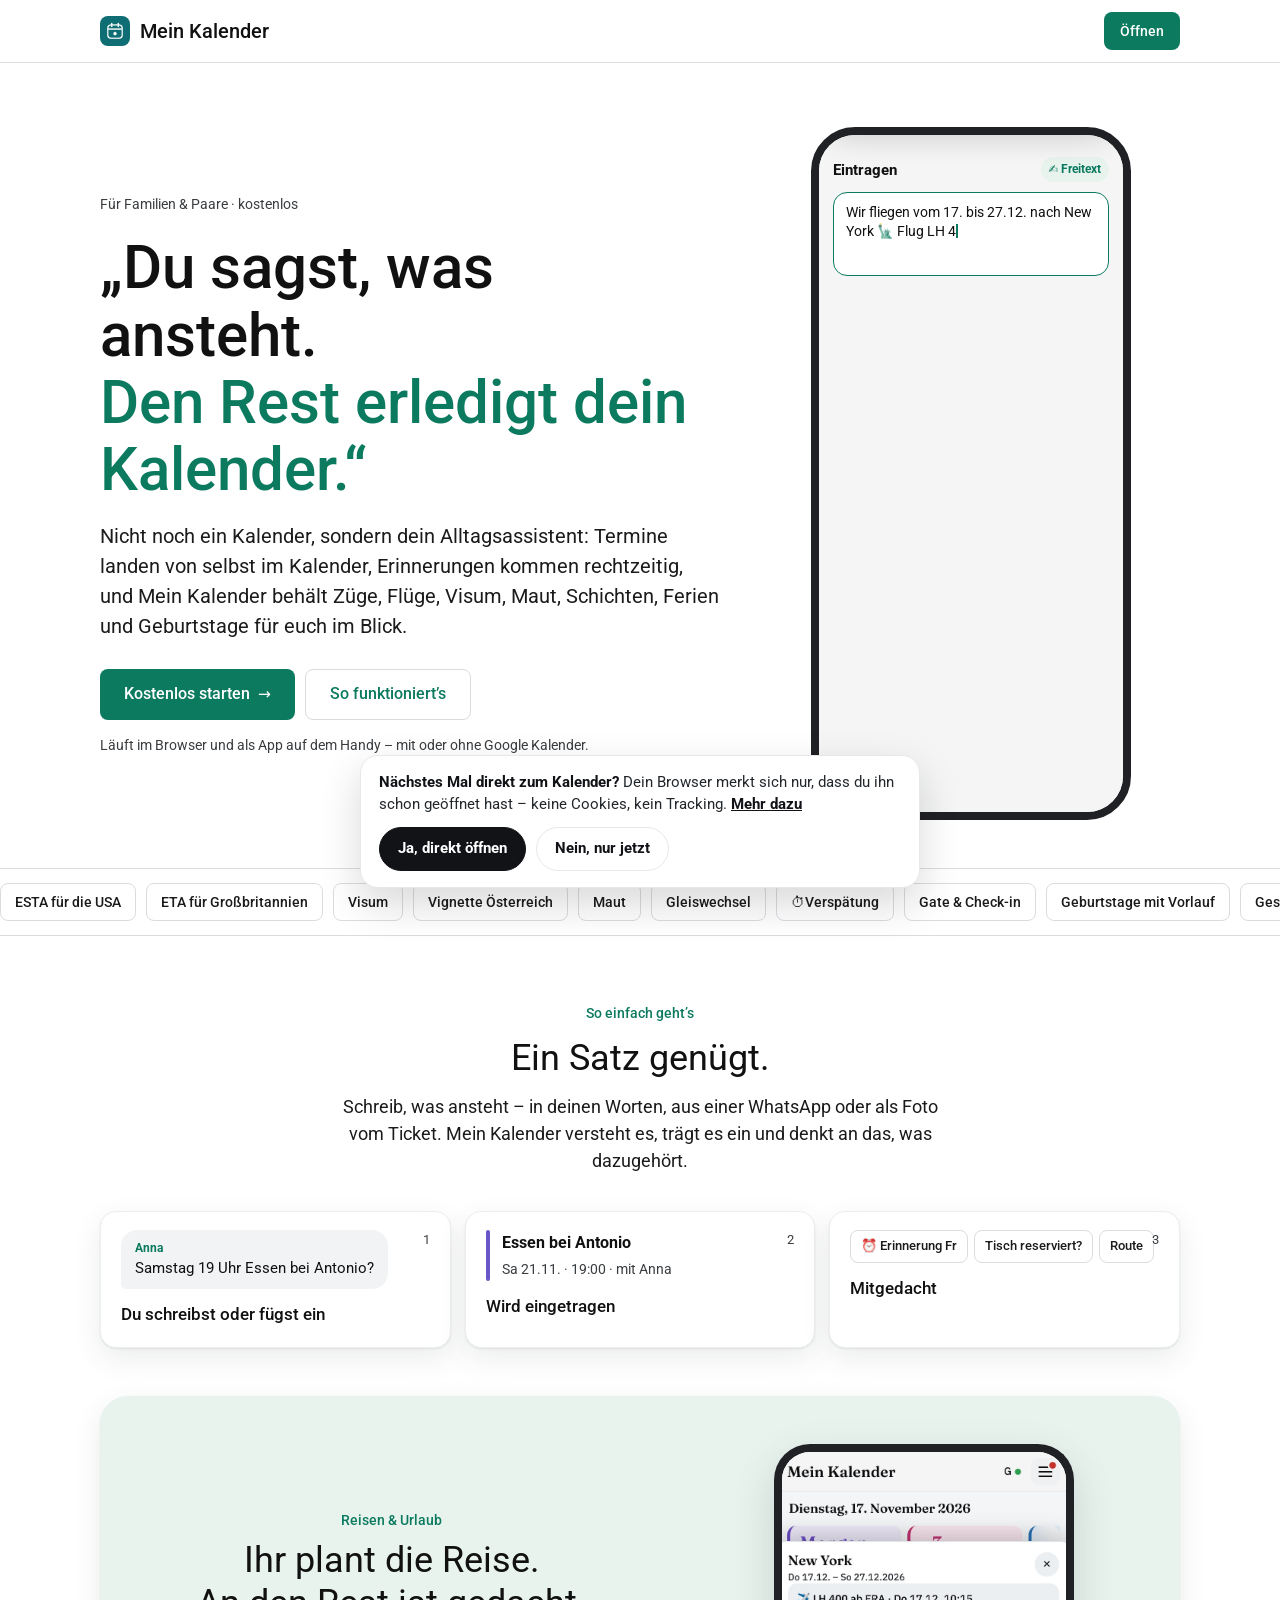
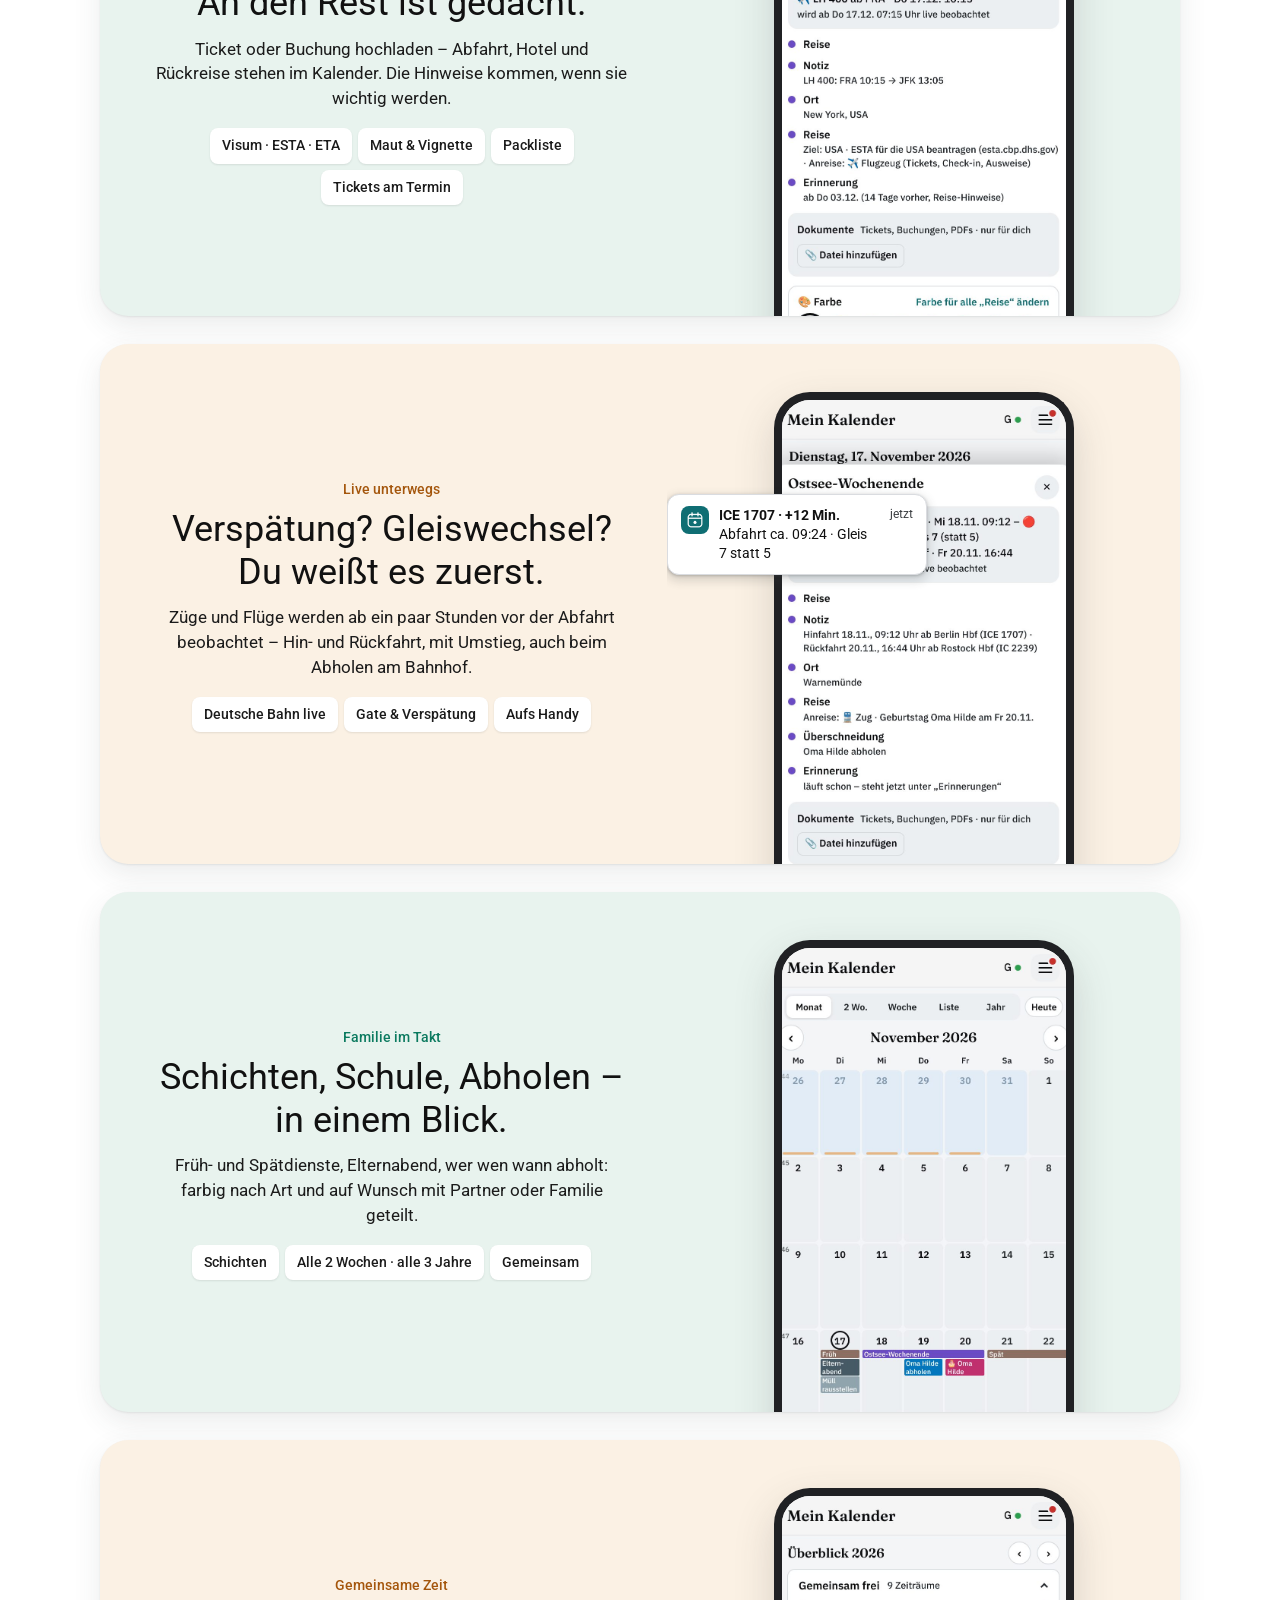
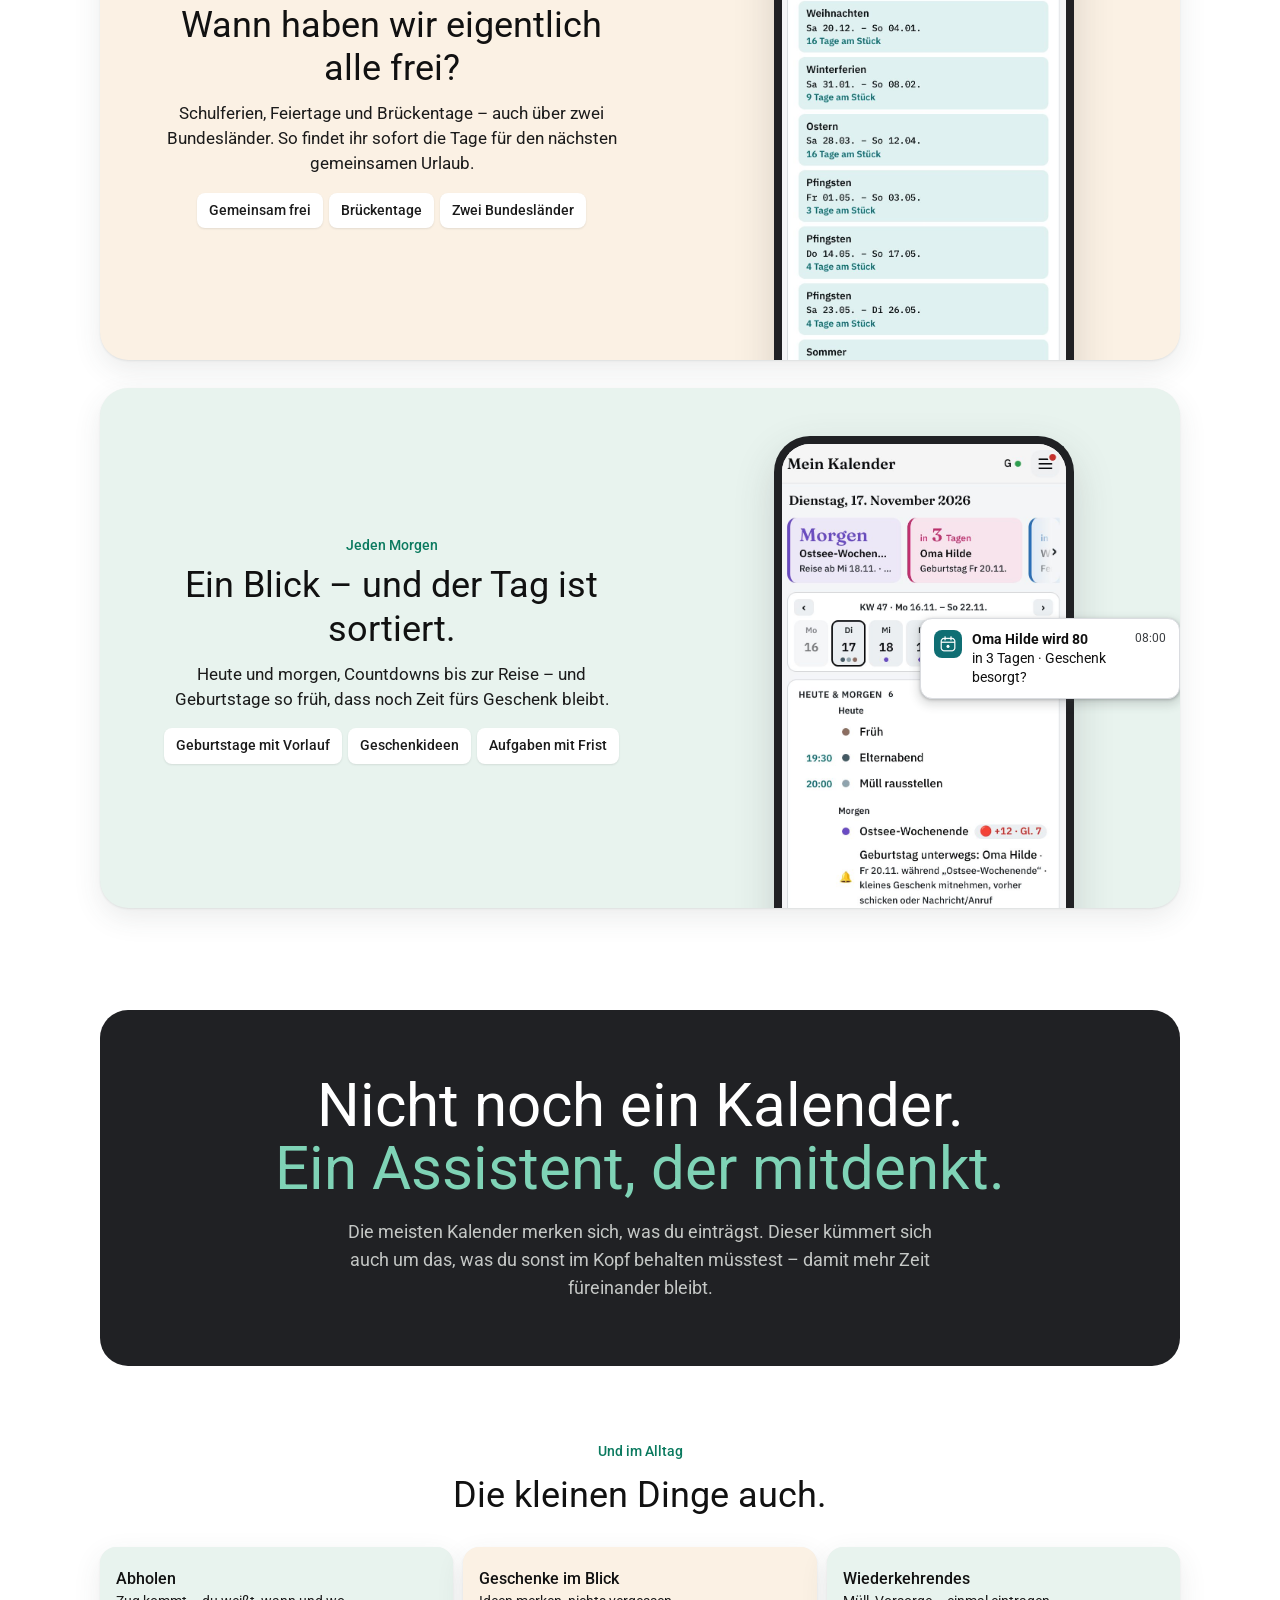
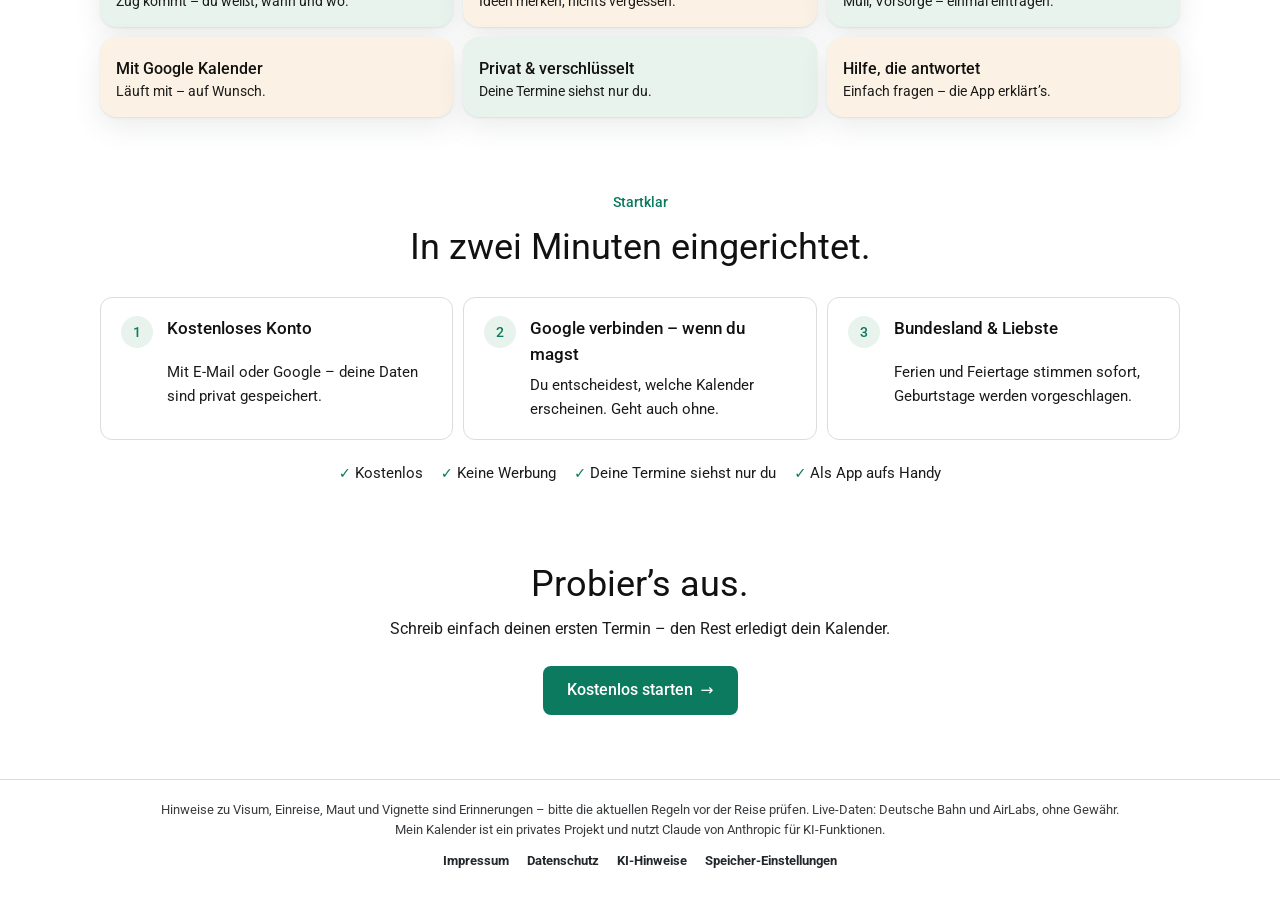
==== index.html @ 343e55b6 "Startseite: sattes Schwarz, Überschrift in Anführungszeichen und kräftiger, Karten „Ein Satz genügt“" ====
<!doctype html>
<html lang="de">
<head>
<script>if(/(^|[#&])(access_token|error)=|[?&]code=/.test(location.hash+"&"+location.search)&&!/^\/app/.test(location.pathname))location.replace("/app/"+location.search+location.hash)</script>
<script>if(/onrender\.com$/.test(location.hostname))location.replace("https://mein-kalender-czb.pages.dev"+location.pathname+location.search+location.hash)</script>
<meta charset="utf-8">
<meta name="viewport" content="width=device-width,initial-scale=1,viewport-fit=cover">
<title>Mein Kalender – dein Alltagsassistent für Familien und Paare</title>
<script>
  // Wer den Kalender schon einmal geöffnet hat (oder vom Startbildschirm kommt), landet direkt im Kalender.
  var CAL = /onrender\.com$/.test(location.hostname) ? "https://claude.ai/artifact/V4VhQBviYQpo7nLrFvfxC1" : "/app/";   // neue Domain: eigene App
  (function () { var q = new URLSearchParams(location.search), seen = false;
    try { seen = localStorage.getItem("mk-consent") === "yes" && localStorage.getItem("mk-open") === "1"; } catch (e) {}
    window.MK_INSTALL = q.has("install");
    if (window.MK_INSTALL) { history.replaceState(null, "", "/?app=1"); return; } // so öffnet das Symbol auf dem Startbildschirm direkt den Kalender
    if (!q.has("info") && (q.has("app") || seen) && !/^\/app/.test(location.pathname)) location.replace(CAL); })();
  function go() { try { if (localStorage.getItem("mk-consent") === "yes") localStorage.setItem("mk-open", "1"); } catch (e) {} location.href = CAL; }
  var GO_AFTER = false;
  function consent(v) { try { localStorage.setItem("mk-consent", v); if (v !== "yes") localStorage.removeItem("mk-open"); } catch (e) {} document.getElementById("consent").hidden = true; if (GO_AFTER) go(); }
  var BACK = new URLSearchParams(location.search).has("back"); // aus dem Kalender heraus geöffnet
  function openCal() { if (BACK) { backToApp(); return false; }
    var asked = true; try { asked = !!localStorage.getItem("mk-consent"); } catch (e) {}
    if (!asked) { GO_AFTER = true; document.getElementById("consent").hidden = false; return false; } // erst beim Öffnen fragen – nichts verdeckt den Button
    go(); return false; }
  function backToApp() { try { window.close(); } catch (e) {}
    setTimeout(function () { var h = document.getElementById("backhint"); if (h) h.hidden = false; }, 300); }
</script>
<meta name="description" content="Nicht noch ein Kalender, sondern dein Alltagsassistent: Du schreibst, was ansteht – Mein Kalender trägt ein, erinnert rechtzeitig und behält Züge, Flüge, Visum, Maut, Schichten, Ferien und Geburtstage im Blick.">
<meta name="theme-color" content="#0f6e73">
<meta property="og:type" content="website">
<meta property="og:site_name" content="Mein Kalender">
<meta property="og:title" content="Mein Kalender – dein Alltagsassistent">
<meta property="og:description" content="Du schreibst, was ansteht. Um den Rest kümmert sich Mein Kalender – Reisen, Zug- und Flug-Updates, Schichten, gemeinsame Ferien, Geburtstage.">
<meta property="og:image" content="https://mein-kalender-czb.pages.dev/og.png">
<meta property="og:image:width" content="1200">
<meta property="og:image:height" content="630">
<meta property="og:url" content="https://mein-kalender-czb.pages.dev/">
<meta name="twitter:card" content="summary_large_image">
<link rel="icon" href="/favicon.png">
<link rel="apple-touch-icon" href="/apple-touch-icon.png">
<meta name="apple-mobile-web-app-title" content="Kalender">
<link rel="stylesheet" href="/site.css">
<style>
  :root { --ink: #10161a; --text: #1f2a30; --soft: #4d5a61; --line: #dfe7e6; --bg: #ffffff; --card: #fff; --acc: #0f6e73; --acc-2: #e4f2f0; --acc-3: #c9e6e2; --warm: #b4610f; --warm-2: #fcefdc; --sh: 0 18px 50px rgba(15,60,62,.10), 0 2px 8px rgba(15,60,62,.06); }
  * { box-sizing: border-box; }
  html { scroll-behavior: smooth; }
  body { margin: 0; background: var(--bg); color: var(--ink); font: 16px/1.6 Inter, system-ui, -apple-system, sans-serif; -webkit-text-size-adjust: 100%; -webkit-font-smoothing: antialiased; overflow-x: hidden; }
  h1, h2, h3 { font-weight: 700; margin: 0; letter-spacing: -0.028em; }
  p { margin: 0; }
  .btn { display: inline-flex; align-items: center; gap: 8px; background: var(--ink); color: #fff; text-decoration: none; font-weight: 600; padding: 15px 26px; border-radius: 999px; font-size: 16.5px; border: 0; cursor: pointer; transition: transform .2s, box-shadow .2s; box-shadow: 0 8px 22px rgba(18,20,23,.18); }
  .btn:hover { transform: translateY(-1px); box-shadow: 0 12px 28px rgba(18,20,23,.22); }
  .btn.ghost { background: transparent; color: var(--ink); box-shadow: none; border: 1px solid var(--line); }
  .wrap { max-width: 1120px; margin: 0 auto; padding: 0 20px; }
  /* Navigation */
  .nav { position: sticky; top: 0; z-index: 20; background: color-mix(in srgb, var(--bg) 82%, transparent); -webkit-backdrop-filter: blur(12px); backdrop-filter: blur(12px); border-bottom: 1px solid transparent; transition: border-color .3s; }
  .nav.sc { border-color: var(--line); }
  .nav .wrap { display: flex; align-items: center; gap: 10px; padding-top: max(12px, env(safe-area-inset-top)); padding-bottom: 12px; font-weight: 700; font-size: 17px; }
  .nav img { width: 30px; height: 30px; border-radius: 9px; }
  .nav a.nb { margin-left: auto; font-size: 14px; font-weight: 600; text-decoration: none; color: #fff; background: var(--ink); padding: 8px 16px; border-radius: 999px; }
  /* Hero */
  .hero { padding: 36px 0 24px; }
  .hero .wrap { display: grid; gap: 36px; align-items: center; }
  .kick { display: inline-flex; align-items: center; gap: 8px; font-size: 13.5px; font-weight: 600; color: var(--acc); background: var(--acc-2); padding: 6px 13px; border-radius: 999px; }
  .hero h1 { font-size: clamp(40px, 7vw, 70px); line-height: 1.02; margin: 18px 0 18px; }
  .hero h1 em { font-style: normal; color: var(--acc); }
  .lead { font-size: clamp(17.5px, 2.2vw, 20px); line-height: 1.5; color: var(--text); max-width: 31em; }
  .ctas { display: flex; flex-wrap: wrap; gap: 10px; margin-top: 28px; }
  .free { margin-top: 14px; font-size: 14px; color: var(--soft); }
  /* Telefon */
  .phone { position: relative; width: min(78vw, 320px); aspect-ratio: 390/844; border-radius: 44px; border: 10px solid #15171b; background: #fff; overflow: hidden; box-shadow: 0 40px 80px rgba(18,20,23,.16), 0 8px 20px rgba(18,20,23,.08); justify-self: center; }
  .phone img { position: absolute; inset: 0; width: 100%; height: 100%; object-fit: cover; object-position: top; }
  /* Hero-Demo: Nachricht → Eintrag → Assistent */
  .demo { position: absolute; inset: 0; background: #f4f5f4; display: flex; flex-direction: column; padding: 22px 14px; gap: 10px; font-size: 13.5px; }
  .demo .hd { font-weight: 700; font-size: 15px; display: flex; justify-content: space-between; align-items: center; color: var(--ink); }
  .demo .hd span { font-weight: 600; font-size: 11.5px; color: var(--acc); background: var(--acc-2); padding: 3px 8px; border-radius: 999px; }
  .d-in { background: #fff; border: 1.5px solid var(--acc); border-radius: 14px; padding: 10px 12px; min-height: 84px; color: var(--ink); line-height: 1.45; }
  .d-in .cur { display: inline-block; width: 2px; height: 1.05em; background: var(--acc); vertical-align: -2px; animation: blink 1s steps(1) infinite; }
  @keyframes blink { 50% { opacity: 0; } }
  .d-st { opacity: 0; transform: translateY(8px); transition: opacity .8s ease, transform .8s ease; }
  .d-st.on { opacity: 1; transform: none; }
  .d-ev { background: #fff; border-radius: 14px; padding: 10px 12px; display: flex; gap: 10px; border: 1px solid var(--line); }
  .d-ev i { width: 4px; border-radius: 3px; background: #6b56c9; flex: none; }
  .d-ev b { display: block; font-size: 14.5px; } .d-ev small { color: var(--soft); font-size: 12.5px; }
  .d-lbl { font-size: 11px; font-weight: 700; letter-spacing: .08em; text-transform: uppercase; color: var(--soft); margin-top: 4px; }
  .d-ai { background: #fff; border-radius: 12px; padding: 8px 11px; border: 1px solid var(--line); display: flex; gap: 9px; align-items: flex-start; font-size: 12.8px; line-height: 1.4; }
  .d-ai .e { font-size: 15px; line-height: 1.2; }
  .d-ai b { color: var(--ink); }
  .d-push { position: absolute; left: 10px; right: 10px; top: 10px; background: rgba(255,255,255,.96); border-radius: 16px; padding: 10px 12px; box-shadow: 0 10px 30px rgba(0,0,0,.16); font-size: 12.8px; line-height: 1.4; display: flex; gap: 10px; transform: translateY(-130%); transition: transform .9s cubic-bezier(.2,.8,.2,1); }
  .d-push.on { transform: none; }
  .d-push img { width: 26px; height: 26px; border-radius: 7px; position: static; }
  .d-push b { display: block; font-size: 13px; }
  /* Laufband */
  .band { overflow: hidden; background: var(--acc-2); margin-top: 8px; }
  .band .rail { display: flex; gap: 10px; width: max-content; padding: 14px 0; animation: rail 70s linear infinite; }
  .band span { white-space: nowrap; font-size: 14.5px; font-weight: 600; color: #0b4f53; background: #fff; padding: 7px 14px; border-radius: 999px; box-shadow: 0 1px 3px rgba(15,60,62,.08); }
  @keyframes rail { to { transform: translateX(-50%); } }
  /* Abschnitte */
  section { padding: 64px 0 8px; }
  .eyebrow { display: inline-block; font-size: 13px; font-weight: 700; letter-spacing: .08em; text-transform: uppercase; color: var(--acc); margin-bottom: 12px; }
  .h2 { font-size: clamp(30px, 4.6vw, 46px); line-height: 1.08; }
  .sub { color: var(--text); font-size: 17.5px; line-height: 1.55; margin-top: 14px; max-width: 34em; }
  .center { text-align: center; } .center .sub { margin-left: auto; margin-right: auto; }
  /* Drei Schritte */
  .three { display: grid; gap: 14px; margin-top: 36px; }
  .s3 { background: var(--card); border: 1px solid var(--line); border-radius: 22px; padding: 18px 20px; text-align: left; position: relative; box-shadow: var(--sh); }
  .s3 .n { position: absolute; top: 18px; right: 20px; font-size: 13px; font-weight: 700; color: var(--soft); }
  .s3 h3 { font-size: 17px; margin: 12px 0 0; } .s3 p { display: none; }
  .bub { background: #e9f7ea; border-radius: 16px 16px 16px 5px; padding: 10px 14px; font-size: 15px; display: inline-block; line-height: 1.45; } .bub b { display: block; font-size: 12px; color: #2c7a3c; }
  .evc { display: flex; gap: 12px; } .evc i { width: 4px; border-radius: 4px; background: #6b56c9; } .evc b { display: block; } .evc span { color: var(--soft); font-size: 14px; }
  .chips { display: flex; flex-wrap: wrap; gap: 6px; } .chips span { font-size: 13px; font-weight: 600; background: var(--acc-2); color: var(--acc); padding: 5px 10px; border-radius: 999px; }
  /* Kapitel mit Handy */
  .ch { display: grid; gap: 34px; align-items: center; }
  .ch .txt { max-width: 34em; }
  .list { list-style: none; padding: 0; margin: 24px 0 0; display: grid; gap: 12px; }
  .list li { display: flex; gap: 12px; align-items: flex-start; font-size: 16px; color: var(--text); line-height: 1.5; }
  .list li .ic { flex: none; width: 36px; height: 36px; border-radius: 11px; background: var(--card); border: 1px solid var(--line); display: grid; place-items: center; font-size: 18px; }
  .list li b { color: var(--ink); display: block; font-size: 16px; }
  .stage { position: relative; justify-self: center; isolation: isolate; }
  .stage::before { content: ""; position: absolute; z-index: -1; inset: 10% -16% 6%; border-radius: 48px; background: var(--acc-2); transform: rotate(-3deg); }
  .ch.rev .stage::before { background: var(--warm-2); transform: rotate(3deg); }
  .note-card { position: absolute; background: #fff; border-radius: 16px; box-shadow: 0 16px 40px rgba(18,20,23,.14); padding: 11px 13px; font-size: 13.5px; line-height: 1.4; display: flex; gap: 10px; width: 260px; border: 1px solid var(--line); }
  .note-card img { width: 28px; height: 28px; border-radius: 8px; flex: none; position: static; }
  .note-card b { display: block; font-size: 13.5px; }
  .note-card .t { color: var(--soft); font-size: 11.5px; margin-left: auto; padding-left: 8px; white-space: nowrap; }
  .nc1 { left: -40px; top: 16%; } .nc2 { right: -46px; top: 46%; } .nc3 { left: -30px; bottom: 12%; }
  /* Kapitel als Karten, die sich beim Scrollen übereinanderschieben */
  .stack { position: relative; padding: 40px 0 10px; }
  .sk { position: sticky; top: calc(72px + var(--i) * 12px); margin: 0 auto 28px; max-width: 1080px; border-radius: 32px; background: var(--acc-2); box-shadow: var(--sh); overflow: hidden;
    display: grid; gap: 0; transform-origin: 50% 0; will-change: transform; }
  .sk:nth-child(even) { background: var(--warm-2); }
  .sk .tx { padding: 24px 22px 4px; }
  @media (max-width: 899px) { .sk p { font-size: 15.5px; margin-top: 10px; } .sk .chips { margin-top: 12px; } .sk .pv .phone { width: 240px; } }
  .sk h2 { font-size: clamp(28px, 4.4vw, 44px); line-height: 1.07; }
  .sk p { color: var(--text); font-size: 16.5px; line-height: 1.5; margin-top: 12px; max-width: 30em; }
  .sk .chips { margin-top: 16px; } .sk .chips span { background: #fff; color: #0b4f53; font-size: 13.5px; padding: 6px 11px; box-shadow: 0 1px 3px rgba(15,60,62,.08); }
  .sk:nth-child(even) .chips span { color: #7a420a; }
  .sk .eyebrow { margin-bottom: 8px; } .sk:nth-child(even) .eyebrow { color: var(--warm); }
  .sk .pv { position: relative; height: min(300px, calc(100svh - 470px)); min-height: 220px; overflow: hidden; display: flex; justify-content: center; padding-top: 18px; }
  .sk .pv .phone { width: 270px; height: auto; aspect-ratio: 390/844; border-bottom: 0; border-radius: 36px 36px 0 0; box-shadow: 0 20px 50px rgba(15,60,62,.18); align-self: flex-start; flex: none; }
  .sk .note-card { z-index: 2; }
  .sk .nc1 { left: 8px; top: 120px; } .sk .nc3 { left: auto; right: 8px; top: 150px; bottom: auto; }
  @media (min-width: 900px) {
    .sk { grid-template-columns: 1.05fr .95fr; align-items: center; min-height: 520px; }
    .sk .tx { padding: 48px 20px 48px 56px; }
    .sk .pv { height: 520px; padding-top: 48px; } .sk .pv .phone { width: 300px; }
    .sk .nc1 { left: 0; top: 150px; } .sk .nc3 { right: 0; top: 230px; }
  }
  /* Band in Farbe */
  .claim { background: var(--ink); color: #fff; border-radius: 32px; padding: 64px 26px; text-align: center; }
  .claim h2 { font-size: clamp(32px, 5.6vw, 60px); line-height: 1.05; } .claim h2 span { color: #8fd3cf; }
  .claim p { color: #c8ced4; max-width: 34em; margin: 18px auto 0; font-size: 17.5px; }
  /* Kacheln */
  .tiles { display: grid; gap: 10px; margin-top: 30px; grid-template-columns: repeat(2, minmax(0, 1fr)); text-align: left; }
  .tile { background: var(--acc-2); border-radius: 20px; padding: 16px; } .tile:nth-child(even) { background: var(--warm-2); }
  .tile .ic { font-size: 22px; } .tile b { display: block; font-size: 15.5px; margin: 6px 0 2px; line-height: 1.3; } .tile span { color: var(--text); font-size: 13.8px; line-height: 1.45; }
  /* Start */
  .steps { display: grid; gap: 10px; grid-template-columns: repeat(auto-fit, minmax(260px, 1fr)); margin-top: 28px; text-align: left; }
  .step { background: var(--card); border-radius: 20px; padding: 18px 20px; color: var(--text); font-size: 15px; box-shadow: var(--sh); display: grid; grid-template-columns: 32px 1fr; gap: 0 14px; } .step b { grid-row: span 2; margin: 0 !important; }
  .step b { display: grid; place-items: center; width: 32px; height: 32px; border-radius: 50%; background: var(--acc); color: #fff; font-size: 14px; margin-bottom: 12px; }
  .step strong { display: block; color: var(--ink); font-size: 16.5px; margin-bottom: 4px; }
  .trust { display: flex; flex-wrap: wrap; gap: 8px 18px; justify-content: center; margin-top: 22px; color: var(--text); font-size: 14.5px; } .trust span::before { content: "✓ "; color: var(--acc); font-weight: 700; }
  .cta { text-align: center; padding: 70px 20px 24px; } .cta h2 { font-size: clamp(30px, 4.6vw, 44px); margin-bottom: 10px; } .cta p { color: var(--text); margin-bottom: 24px; }
  footer { text-align: center; color: var(--soft); font-size: 13px; padding: 20px 20px max(36px, env(safe-area-inset-bottom)); line-height: 1.6; }
  /* Einblenden beim Scrollen – ruhig und langsam */
  .rv { opacity: 0; transform: translateY(26px); transition: opacity 1.1s ease, transform 1.1s cubic-bezier(.2,.7,.2,1); }
  .rv.in { opacity: 1; transform: none; }
  .rv.d1 { transition-delay: .25s; } .rv.d2 { transition-delay: .5s; } .rv.d3 { transition-delay: .75s; }
  .note-card.rv { transform: translateY(20px) scale(.97); } .note-card.rv.in { transform: none; }
  @media (prefers-reduced-motion: reduce) { .rv, .d-st, .d-push { opacity: 1 !important; transform: none !important; transition: none !important; } .band .rail { animation: none; } html { scroll-behavior: auto; } }
  @media (min-width: 900px) {
    .hero { padding: 64px 0 40px; } .hero .wrap { grid-template-columns: 1.2fr .8fr; }
    .three { grid-template-columns: repeat(3, 1fr); }
    .ch { grid-template-columns: 1fr 1fr; gap: 60px; } .ch.rev .stage { order: -1; }
    .tiles { grid-template-columns: repeat(3, 1fr); }
  }
  @media (max-width: 899px) {
    .note-card { width: 230px; font-size: 12.8px; } .nc1 { left: -14px; } .nc2 { right: -14px; } .nc3 { left: -10px; }
    .ch .stage { margin-top: 10px; }
  }
</style>
<style id="klar">
  @font-face { font-family: Roboto; font-weight: 300; font-display: swap; src: url(/fonts/roboto-latin-300-normal.woff2) format("woff2"); }
  @font-face { font-family: Roboto; font-weight: 400; font-display: swap; src: url(/fonts/roboto-latin-400-normal.woff2) format("woff2"); }
  @font-face { font-family: Roboto; font-weight: 500; font-display: swap; src: url(/fonts/roboto-latin-500-normal.woff2) format("woff2"); }
  @font-face { font-family: Roboto; font-weight: 700; font-display: swap; src: url(/fonts/roboto-latin-700-normal.woff2) format("woff2"); }
  :root { --ink: #111; --text: #1b1b1b; --soft: #3a3d40; --line: #dadce0; --bg: #fff; --card: #fff; --gray: #f1f3f4; --acc: #0b7a5f; --acc-2: #e8f3ee; --warm-2: #fbf1e4; --sh: none; --lift: 0 1px 2px rgba(60,64,67,.10), 0 10px 28px rgba(60,64,67,.10); }
  body { font-family: Roboto, system-ui, sans-serif; background: #fff; color: var(--ink); -webkit-font-smoothing: auto; }
  h1, h2, h3, .h2 { font-weight: 400; letter-spacing: 0; }
  .hero h1 { font-size: clamp(36px, 6vw, 60px); line-height: 1.12; font-weight: 500; } .hero h1 em { color: var(--acc); }
  .h2, .sk h2, .cta h2 { font-size: clamp(26px, 3.6vw, 36px); line-height: 1.2; }
  h3, .s3 h3, .step strong, .tile b, .list li b { font-weight: 500; }
  .lead, .sub, .sk p { color: var(--text); }
  .btn { border-radius: 8px; box-shadow: none; background: var(--acc); font-weight: 500; padding: 12px 24px; font-size: 15.5px; } .btn:hover { transform: none; box-shadow: none; background: #08664f; }
  .btn.ghost { background: #fff; color: var(--acc); border: 1px solid var(--line); } .btn.ghost:hover { background: var(--acc-2); }
  .nav { background: #fff; -webkit-backdrop-filter: none; backdrop-filter: none; border-bottom: 1px solid var(--line); }
  .nav .wrap { font-weight: 500; font-size: 20px; color: var(--ink); } .nav img { border-radius: 8px; }
  .nav a.nb { border-radius: 8px; background: var(--acc); font-weight: 500; }
  .kick { background: none; padding: 0; color: var(--soft); font-weight: 400; font-size: 14px; }
  .eyebrow { color: var(--acc); font-weight: 500; letter-spacing: 0; text-transform: none; font-size: 14px; }
  .free { color: var(--soft); }
  .band { background: #fff; border-top: 1px solid var(--line); border-bottom: 1px solid var(--line); }
  .band span { background: #fff; box-shadow: none; border: 1px solid var(--line); border-radius: 8px; color: var(--text); font-weight: 500; font-size: 14px; }
  .s3 { background: #fff; border: 1px solid #eceef0; border-radius: 16px; box-shadow: var(--lift); } .step { background: #fff; border: 1px solid var(--line); border-radius: 12px; box-shadow: none; }
  .s3 .n { color: var(--soft); font-weight: 400; }
  .bub { background: var(--gray); } .bub b { color: var(--acc); }
  .chips span, .sk .chips span, .sk:nth-child(even) .chips span { background: #fff; border: 1px solid var(--line); border-radius: 8px; color: var(--text); font-weight: 500; box-shadow: none; }
  .stage::before { display: none; }
  .phone { border-width: 8px; border-color: #202124; box-shadow: none; }
  .note-card { border-radius: 12px; box-shadow: 0 1px 3px rgba(60,64,67,.3), 0 4px 8px 3px rgba(60,64,67,.15); }
  /* Kapitel: helle Karten wie Store-Screenshots */
  .sk { background: var(--acc-2); box-shadow: var(--lift); border-radius: 28px; } .sk:nth-child(even) { background: var(--warm-2); }
  .sk .eyebrow { color: var(--acc); } .sk:nth-child(even) .eyebrow { color: #a4560c; }
  .sk .chips span, .sk:nth-child(even) .chips span { border-color: transparent; box-shadow: 0 1px 2px rgba(60,64,67,.12); }
  .sk .pv .phone { box-shadow: 0 16px 40px rgba(60,64,67,.18); }
  .sk .tx { text-align: center; } .sk .tx p { margin-left: auto; margin-right: auto; } .sk .chips { justify-content: center; }
  @media (min-width: 900px) { .sk .tx { padding: 48px 40px 48px 56px; } }
  .claim { background: #202124; color: #fff; border-radius: 28px; } .claim h2 { font-weight: 400; } .claim h2 span { color: #7fd3b6; } .claim p { color: #c4c7c5; }
  .tile { background: var(--acc-2); border: 0; border-radius: 16px; box-shadow: var(--lift); } .tile:nth-child(even) { background: var(--warm-2); }
  .tile .ic { display: none; } .tile > span:last-child { display: block; color: var(--text); }
  .step b { background: var(--acc-2); color: var(--acc); font-weight: 500; }
  .trust span::before { color: var(--acc); }
  .list li .ic { border-radius: 8px; }
  footer { border-top: 1px solid var(--line); margin-top: 40px; }
</style>
<script>
  document.addEventListener("DOMContentLoaded", function () {
    var re = /[\u{1F000}-\u{1FAFF}\u{2600}-\u{27BF}\u{2B00}-\u{2BFF}\u{FE0F}\u{200D}]+\s*/gu, w = document.createTreeWalker(document.body, NodeFilter.SHOW_TEXT), n;
    while ((n = w.nextNode())) { if (n.parentElement.closest(".phone,script,style")) continue; n.nodeValue = n.nodeValue.replace(re, ""); }
  });
</script>
</head>
<body>
<script>if (/[?&]geloescht=1/.test(location.search)) document.addEventListener("DOMContentLoaded", function () { var d = document.createElement("div"); d.setAttribute("role", "status"); d.style.cssText = "background:#0f6e73;color:#fff;padding:12px 16px;text-align:center;font-weight:600"; d.textContent = "Dein Konto und alle Daten wurden gelöscht. Danke, dass du Mein Kalender ausprobiert hast."; document.body.prepend(d); try { history.replaceState(null, "", "/?info"); } catch (e) {} });</script>
<div id="backhint" hidden style="position:fixed;left:12px;right:12px;top:max(12px,env(safe-area-inset-top));z-index:60;max-width:520px;margin:0 auto;background:#111317;color:#fff;border-radius:16px;padding:14px 16px;font-size:15px;line-height:1.5;box-shadow:0 12px 30px rgba(0,0,0,.25)">Tippe oben links auf <b>✕</b> bzw. „Zurück“ – dann bist du wieder in deinem Kalender.</div>

<nav class="nav" id="nav"><div class="wrap"><img src="icon-192.png" alt=""> Mein Kalender<a class="nb" href="https://claude.ai/artifact/V4VhQBviYQpo7nLrFvfxC1" onclick="return openCal()">Öffnen</a></div></nav>

<header class="hero">
  <div class="wrap">
    <div>
      <span class="kick">Für Familien &amp; Paare · kostenlos</span>
      <h1>„Du sagst, was ansteht.<br><em>Den Rest erledigt dein Kalender.“</em></h1>
      <p class="lead">Nicht noch ein Kalender, sondern dein Alltagsassistent: Termine landen von selbst im Kalender, Erinnerungen kommen rechtzeitig, und Mein Kalender behält Züge, Flüge, Visum, Maut, Schichten, Ferien und Geburtstage für euch im Blick.</p>
      <div class="ctas"><a class="btn" href="https://claude.ai/artifact/V4VhQBviYQpo7nLrFvfxC1" onclick="return openCal()">Kostenlos starten <span aria-hidden="true">→</span></a><a class="btn ghost" href="#so">So funktioniert’s</a></div>
      <p class="free">Läuft im Browser und als App auf dem Handy – mit oder ohne Google Kalender.</p>
    </div>
    <div class="phone" aria-label="Beispiel: Aus einer Nachricht wird eine Reise mit allem Drumherum">
      <div class="demo" id="demo" aria-hidden="true">
        <div class="hd">Eintragen <span>✍️ Freitext</span></div>
        <div class="d-in" id="d-in"><span id="d-txt"></span><span class="cur"></span></div>
        <div class="d-st" id="d1"><div class="d-lbl">Eingetragen</div><div class="d-ev"><i></i><div><b>New York</b><small>Do 17.12. – So 27.12. · ✈️ LH 400 ab Frankfurt 10:15</small></div></div></div>
        <div class="d-st" id="d2"><div class="d-lbl">Daran wird für euch gedacht</div></div>
        <div class="d-st" id="d3"><div class="d-ai"><span class="e">🛂</span><div><b>ESTA beantragen</b> – spätestens 72 Std. vor Abflug</div></div></div>
        <div class="d-st" id="d4"><div class="d-ai"><span class="e">🎒</span><div><b>Packliste</b> für 10 Tage USA im Winter</div></div></div>
        <div class="d-st" id="d5"><div class="d-ai"><span class="e">✈️</span><div><b>Flug wird live beobachtet</b> – Gate, Verspätung, Check-in</div></div></div>
        <div class="d-push" id="d-push"><img src="icon-192.png" alt=""><div><b>✈️ LH 400 · Gate Z25</b>Boarding 09:35 · pünktlich</div></div>
      </div>
    </div>
  </div>
</header>

<div class="band" aria-label="Woran Mein Kalender denkt"><div class="rail" id="rail">
  <span>🛂 ESTA für die USA</span><span>🇬🇧 ETA für Großbritannien</span><span>📄 Visum</span><span>🚗 Vignette Österreich</span><span>🛣️ Maut</span><span>🚆 Gleiswechsel</span><span>⏱️ Verspätung</span><span>✈️ Gate &amp; Check-in</span><span>🎂 Geburtstage mit Vorlauf</span><span>🎁 Geschenkideen</span><span>🎒 Packliste</span><span>🏖️ Gemeinsam frei in den Ferien</span><span>🕐 Schichten</span><span>🚉 Abholen am Bahnhof</span><span>🗑️ Müll alle 2 Wochen</span><span>📌 Fristen</span>
</div></div>

<section id="so">
  <div class="wrap center">
    <span class="eyebrow rv">So einfach geht’s</span>
    <h2 class="h2 rv">Ein Satz genügt.</h2>
    <p class="sub rv d1">Schreib, was ansteht – in deinen Worten, aus einer WhatsApp oder als Foto vom Ticket. Mein Kalender versteht es, trägt es ein und denkt an das, was dazugehört.</p>
    <div class="three">
      <div class="s3 rv"><span class="n">1</span><div class="bub"><b>Anna</b>Samstag 19 Uhr Essen bei Antonio? 🍝</div><h3>Du schreibst oder fügst ein</h3><p>Nachricht, Mail, Buchungsbestätigung oder ein Foto vom Ticket – egal wie.</p></div>
      <div class="s3 rv d1"><span class="n">2</span><div class="evc"><i></i><div><b>Essen bei Antonio</b><span>Sa 21.11. · 19:00 · mit Anna</span></div></div><h3>Wird eingetragen</h3><p>Datum, Uhrzeit, Ort und Personen landen an der richtigen Stelle – auch in Google Kalender.</p></div>
      <div class="s3 rv d2"><span class="n">3</span><div class="chips"><span>⏰ Erinnerung Fr</span><span>🍷 Tisch reserviert?</span><span>🗺️ Route</span></div><h3>Mitgedacht</h3><p>Rechtzeitig erinnert, mit dem, was dazugehört – und bei Reisen mit Live-Updates.</p></div>
    </div>
  </div>
</section>

<div class="stack wrap" id="stack">
  <article class="sk" style="--i:0">
    <div class="tx"><span class="eyebrow">Reisen &amp; Urlaub</span><h2>Ihr plant die Reise.<br>An den Rest ist gedacht.</h2>
      <p>Ticket oder Buchung hochladen – Abfahrt, Hotel und Rückreise stehen im Kalender. Die Hinweise kommen, wenn sie wichtig werden.</p>
      <div class="chips"><span>🛂 Visum · ESTA · ETA</span><span>🚗 Maut &amp; Vignette</span><span>🎒 Packliste</span><span>📎 Tickets am Termin</span></div></div>
    <div class="pv"><div class="phone"><img src="img/s-usa.jpg" alt="Reise nach New York mit Flugüberwachung und ESTA-Hinweis" loading="lazy"></div></div>
  </article>
  <article class="sk" style="--i:1">
    <div class="tx"><span class="eyebrow">Live unterwegs</span><h2>Verspätung? Gleiswechsel?<br>Du weißt es zuerst.</h2>
      <p>Züge und Flüge werden ab ein paar Stunden vor der Abfahrt beobachtet – Hin- und Rückfahrt, mit Umstieg, auch beim Abholen am Bahnhof.</p>
      <div class="chips"><span>🚆 Deutsche Bahn live</span><span>✈️ Gate &amp; Verspätung</span><span>🔔 Aufs Handy</span></div></div>
    <div class="pv"><div class="phone"><img src="img/s-reise.jpg" alt="Ostsee-Wochenende mit Live-Status von Hin- und Rückfahrt" loading="lazy"></div>
      <div class="note-card nc1"><img src="icon-192.png" alt=""><div><b>🚆 ICE 1707 · +12 Min.</b>Abfahrt ca. 09:24 · Gleis 7 statt 5</div><span class="t">jetzt</span></div></div>
  </article>
  <article class="sk" style="--i:2">
    <div class="tx"><span class="eyebrow">Familie im Takt</span><h2>Schichten, Schule, Abholen – in einem Blick.</h2>
      <p>Früh- und Spätdienste, Elternabend, wer wen wann abholt: farbig nach Art und auf Wunsch mit Partner oder Familie geteilt.</p>
      <div class="chips"><span>🕐 Schichten</span><span>🔁 Alle 2 Wochen · alle 3 Jahre</span><span>👨‍👩‍👧 Gemeinsam</span></div></div>
    <div class="pv"><div class="phone"><img src="img/s-monat.jpg" alt="Monatsansicht mit Schichten, Reise und Geburtstagen" loading="lazy"></div></div>
  </article>
  <article class="sk" style="--i:3">
    <div class="tx"><span class="eyebrow">Gemeinsame Zeit</span><h2>Wann haben wir eigentlich alle frei?</h2>
      <p>Schulferien, Feiertage und Brückentage – auch über zwei Bundesländer. So findet ihr sofort die Tage für den nächsten gemeinsamen Urlaub.</p>
      <div class="chips"><span>🏖️ Gemeinsam frei</span><span>🌉 Brückentage</span><span>🗺️ Zwei Bundesländer</span></div></div>
    <div class="pv"><div class="phone"><img src="img/s-ueberblick.jpg" alt="Gemeinsam freie Zeiträume für Berlin und Brandenburg" loading="lazy"></div></div>
  </article>
  <article class="sk" style="--i:4">
    <div class="tx"><span class="eyebrow">Jeden Morgen</span><h2>Ein Blick – und der Tag ist sortiert.</h2>
      <p>Heute und morgen, Countdowns bis zur Reise – und Geburtstage so früh, dass noch Zeit fürs Geschenk bleibt.</p>
      <div class="chips"><span>🎂 Geburtstage mit Vorlauf</span><span>🎁 Geschenkideen</span><span>✅ Aufgaben mit Frist</span></div></div>
    <div class="pv"><div class="phone"><img src="img/s-heute.jpg" alt="Heute-Seite mit Countdowns, Terminen, Aufgaben und Zug-Status" loading="lazy"></div>
      <div class="note-card nc3"><img src="icon-192.png" alt=""><div><b>🎂 Oma Hilde wird 80</b>in 3 Tagen · Geschenk besorgt?</div><span class="t">08:00</span></div></div>
  </article>
</div>

<section>
  <div class="wrap">
    <div class="claim rv"><h2>Nicht noch ein Kalender.<br><span>Ein Assistent, der mitdenkt.</span></h2>
      <p>Die meisten Kalender merken sich, was du einträgst. Dieser kümmert sich auch um das, was du sonst im Kopf behalten müsstest – damit mehr Zeit füreinander bleibt.</p></div>
  </div>
</section>

<section class="center">
  <div class="wrap">
    <span class="eyebrow rv">Und im Alltag</span>
    <h2 class="h2 rv">Die kleinen Dinge auch.</h2>
    <div class="tiles">
      <div class="tile rv"><span class="ic">🚉</span><b>Abholen</b><span>Zug kommt – du weißt, wann und wo.</span></div>
      <div class="tile rv d1"><span class="ic">🎁</span><b>Geschenke im Blick</b><span>Ideen merken, nichts vergessen.</span></div>
      <div class="tile rv d2"><span class="ic">🔁</span><b>Wiederkehrendes</b><span>Müll, Vorsorge – einmal eintragen.</span></div>
      <div class="tile rv"><span class="ic">📅</span><b>Mit Google Kalender</b><span>Läuft mit – auf Wunsch.</span></div>
      <div class="tile rv d1"><span class="ic">🔒</span><b>Privat &amp; verschlüsselt</b><span>Deine Termine siehst nur du.</span></div>
      <div class="tile rv d2"><span class="ic">❓</span><b>Hilfe, die antwortet</b><span>Einfach fragen – die App erklärt’s.</span></div>
    </div>
  </div>
</section>

<section class="center">
  <div class="wrap">
    <span class="eyebrow rv">Startklar</span>
    <h2 class="h2 rv">In zwei Minuten eingerichtet.</h2>
    <div class="steps">
      <div class="step rv"><b>1</b><strong>Kostenloses Konto</strong>Mit E-Mail oder Google – deine Daten sind privat gespeichert.</div>
      <div class="step rv d1"><b>2</b><strong>Google verbinden – wenn du magst</strong>Du entscheidest, welche Kalender erscheinen. Geht auch ohne.</div>
      <div class="step rv d2"><b>3</b><strong>Bundesland &amp; Liebste</strong>Ferien und Feiertage stimmen sofort, Geburtstage werden vorgeschlagen.</div>
    </div>
    <div class="trust"><span>Kostenlos</span><span>Keine Werbung</span><span>Deine Termine siehst nur du</span><span>Als App aufs Handy</span></div>
  </div>
</section>

<div class="cta"><h2>Probier’s aus.</h2><p>Schreib einfach deinen ersten Termin – den Rest erledigt dein Kalender.</p><a class="btn" href="https://claude.ai/artifact/V4VhQBviYQpo7nLrFvfxC1" onclick="return openCal()">Kostenlos starten <span aria-hidden="true">→</span></a></div>
<footer>Hinweise zu Visum, Einreise, Maut und Vignette sind Erinnerungen – bitte die aktuellen Regeln vor der Reise prüfen. Live-Daten: Deutsche Bahn und AirLabs, ohne Gewähr.<br>
  Mein Kalender ist ein privates Projekt und nutzt Claude von Anthropic für KI-Funktionen.
  <div class="foot-links"><a href="/impressum.html">Impressum</a><a href="/datenschutz.html">Datenschutz</a><a href="/ki-hinweise.html">KI-Hinweise</a><a href="#" onclick="document.getElementById('consent').hidden=false;return false">Speicher-Einstellungen</a></div></footer>
<div class="consent" id="consent" hidden role="dialog" aria-label="Speicher-Einstellungen">
  <b>Nächstes Mal direkt zum Kalender?</b> Dein Browser merkt sich nur, dass du ihn schon geöffnet hast – keine Cookies, kein Tracking. <a href="/datenschutz.html">Mehr dazu</a>
  <div class="row"><button class="ok" onclick="consent('yes')">Ja, direkt öffnen</button><button onclick="consent('no')">Nein, nur jetzt</button></div></div>
<script>if (BACK) document.querySelectorAll('a[onclick="return openCal()"]').forEach(function (a) { a.innerHTML = a.classList.contains("nb") ? "Zurück" : "← Zurück zum Kalender"; });</script>
<script>if (!/onrender\.com$/.test(location.hostname)) document.querySelectorAll('a[href^="https://claude.ai/artifact/"]').forEach(function (a) { a.href = "/app/"; });</script>
<script>if (BACK) document.querySelectorAll('a[onclick="return openCal()"]').forEach(function (a) { a.innerHTML = a.classList.contains("nb") ? "Zurück" : "← Zurück zum Kalender"; });</script>
<script>if (!/onrender\.com$/.test(location.hostname)) document.querySelectorAll('a[href^="https://claude.ai/artifact/"]').forEach(function (a) { a.href = "/app/"; });</script>
<script>
(function () {
  var reduce = matchMedia("(prefers-reduced-motion: reduce)").matches;
  // Navigation bekommt beim Scrollen eine feine Linie
  var nav = document.getElementById("nav"); addEventListener("scroll", function () { nav.classList.toggle("sc", scrollY > 8); }, { passive: true });
  // Laufband doppeln, damit es nahtlos läuft
  var rail = document.getElementById("rail"); rail.innerHTML += rail.innerHTML;
  // Einblenden beim Scrollen
  var els = document.querySelectorAll(".rv");
  if (reduce || !("IntersectionObserver" in window)) els.forEach(function (e) { e.classList.add("in"); });
  else { var io = new IntersectionObserver(function (es) { es.forEach(function (x) { if (x.isIntersecting) { x.target.classList.add("in"); io.unobserve(x.target); } }); }, { rootMargin: "0px 0px -12% 0px", threshold: .12 }); els.forEach(function (e) { io.observe(e); }); }
  // Hero-Demo: ruhig getaktet, damit man jeden Schritt mitlesen kann
  var T = "Wir fliegen vom 17. bis 27.12. nach New York 🗽 Flug LH 400 ab Frankfurt um 10:15", txt = document.getElementById("d-txt"), st = ["d1", "d2", "d3", "d4", "d5"].map(function (i) { return document.getElementById(i); }), push = document.getElementById("d-push");
  if (reduce) { txt.textContent = T; st.forEach(function (e) { e.classList.add("on"); }); return; }
  var timers = []; function at(ms, f) { timers.push(setTimeout(f, ms)); }
  function run() {
    timers.forEach(clearTimeout); timers = []; txt.textContent = ""; st.forEach(function (e) { e.classList.remove("on"); }); push.classList.remove("on");
    var i = 0; (function type() { if (i <= T.length) { txt.textContent = T.slice(0, i++); timers.push(setTimeout(type, 55)); } })();
    var t0 = T.length * 55 + 1200;
    at(t0, function () { st[0].classList.add("on"); });
    at(t0 + 2200, function () { st[1].classList.add("on"); });
    at(t0 + 3200, function () { st[2].classList.add("on"); });
    at(t0 + 5000, function () { st[3].classList.add("on"); });
    at(t0 + 6800, function () { st[4].classList.add("on"); });
    at(t0 + 9500, function () { push.classList.add("on"); });
    at(t0 + 15500, run);
  }
  try { if (!localStorage.getItem("mk-consent") && !BACK) setTimeout(function () { document.getElementById("consent").hidden = false; }, 1800); } catch (e) {}
  // gestapelte Karten: die untere Karte tritt leicht zurück, wenn die nächste darüber gleitet
  var cards = [].slice.call(document.querySelectorAll(".sk"));
  if (!reduce && cards.length) { var tick = false; function upd() { tick = false; cards.forEach(function (c, i) { var n = cards[i + 1]; if (!n) return; var r = n.getBoundingClientRect(), top = parseFloat(getComputedStyle(n).top) || 80, h = c.offsetHeight || 1; var p = Math.min(1, Math.max(0, 1 - (r.top - top) / h)); c.style.transform = p ? "scale(" + (1 - p * .06) + ")" : ""; c.style.filter = p ? "brightness(" + (1 - p * .08) + ")" : ""; }); }
    addEventListener("scroll", function () { if (!tick) { tick = true; requestAnimationFrame(upd); } }, { passive: true }); upd(); }
  var started = false, demo = document.getElementById("demo");
  var io2 = new IntersectionObserver(function (es) { if (es[0].isIntersecting && !started) { started = true; run(); } }, { threshold: .3 }); io2.observe(demo);
})();
</script>
</body>
</html>
---- site.css ----
@font-face { font-family: Inter; font-weight: 400; font-display: swap; src: url(/fonts/inter-latin-400-normal.woff2) format("woff2"); }
@font-face { font-family: Inter; font-weight: 500; font-display: swap; src: url(/fonts/inter-latin-500-normal.woff2) format("woff2"); }
@font-face { font-family: Inter; font-weight: 600; font-display: swap; src: url(/fonts/inter-latin-600-normal.woff2) format("woff2"); }
@font-face { font-family: Inter; font-weight: 700; font-display: swap; src: url(/fonts/inter-latin-700-normal.woff2) format("woff2"); }
.legal { max-width: 760px; margin: 0 auto; padding: 24px 20px 60px; }
.legal h1 { font-size: clamp(30px, 5vw, 40px); margin: 28px 0 8px; }
.legal h2 { font-size: 20px; margin: 30px 0 8px; letter-spacing: -0.01em; }
.legal p, .legal li { color: #22272c; font-size: 16px; line-height: 1.65; }
.legal .ph { background: #fff4cc; padding: 0 4px; border-radius: 4px; }
.legal .back { display: inline-block; margin-top: 8px; font-weight: 600; color: #111317; }
.foot-links { display: flex; flex-wrap: wrap; gap: 8px 18px; justify-content: center; margin-top: 10px; }
.foot-links a { color: #22272c; text-decoration: none; font-weight: 600; } .foot-links a:hover { text-decoration: underline; }
.consent { position: fixed; left: 12px; right: 12px; bottom: max(12px, env(safe-area-inset-bottom)); z-index: 40; max-width: 560px; margin: 0 auto; background: #fff; border: 1px solid #e7e8ea; border-radius: 18px; box-shadow: 0 16px 40px rgba(17,19,23,.16); padding: 16px 18px; font-size: 14.5px; line-height: 1.5; color: #22272c; }
.consent[hidden] { display: none; }
.consent b { color: #111317; } .consent a { color: #111317; font-weight: 600; }
.consent .row { display: flex; gap: 10px; margin-top: 12px; flex-wrap: wrap; }
.consent button { font: inherit; font-weight: 600; border-radius: 999px; padding: 10px 18px; cursor: pointer; border: 1px solid #e7e8ea; background: #fff; color: #111317; }
.consent button.ok { background: #111317; color: #fff; border-color: #111317; }
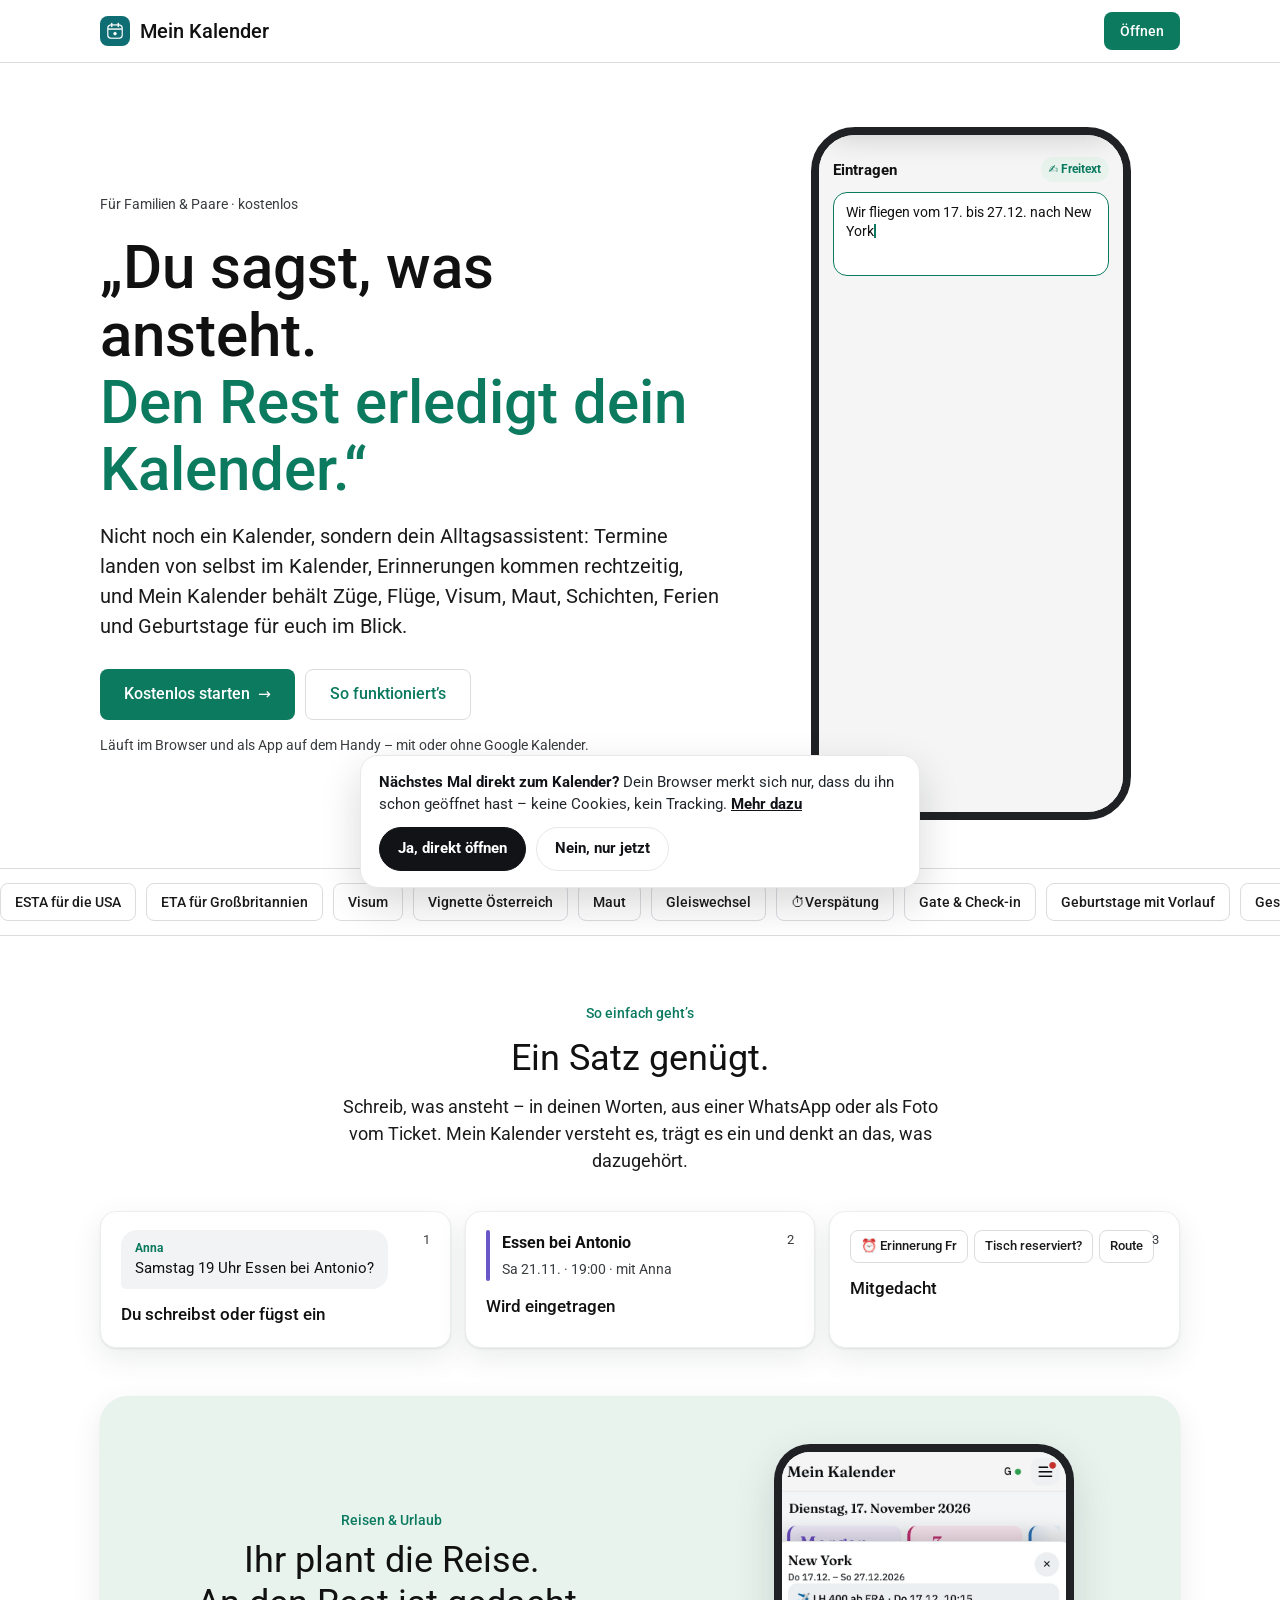
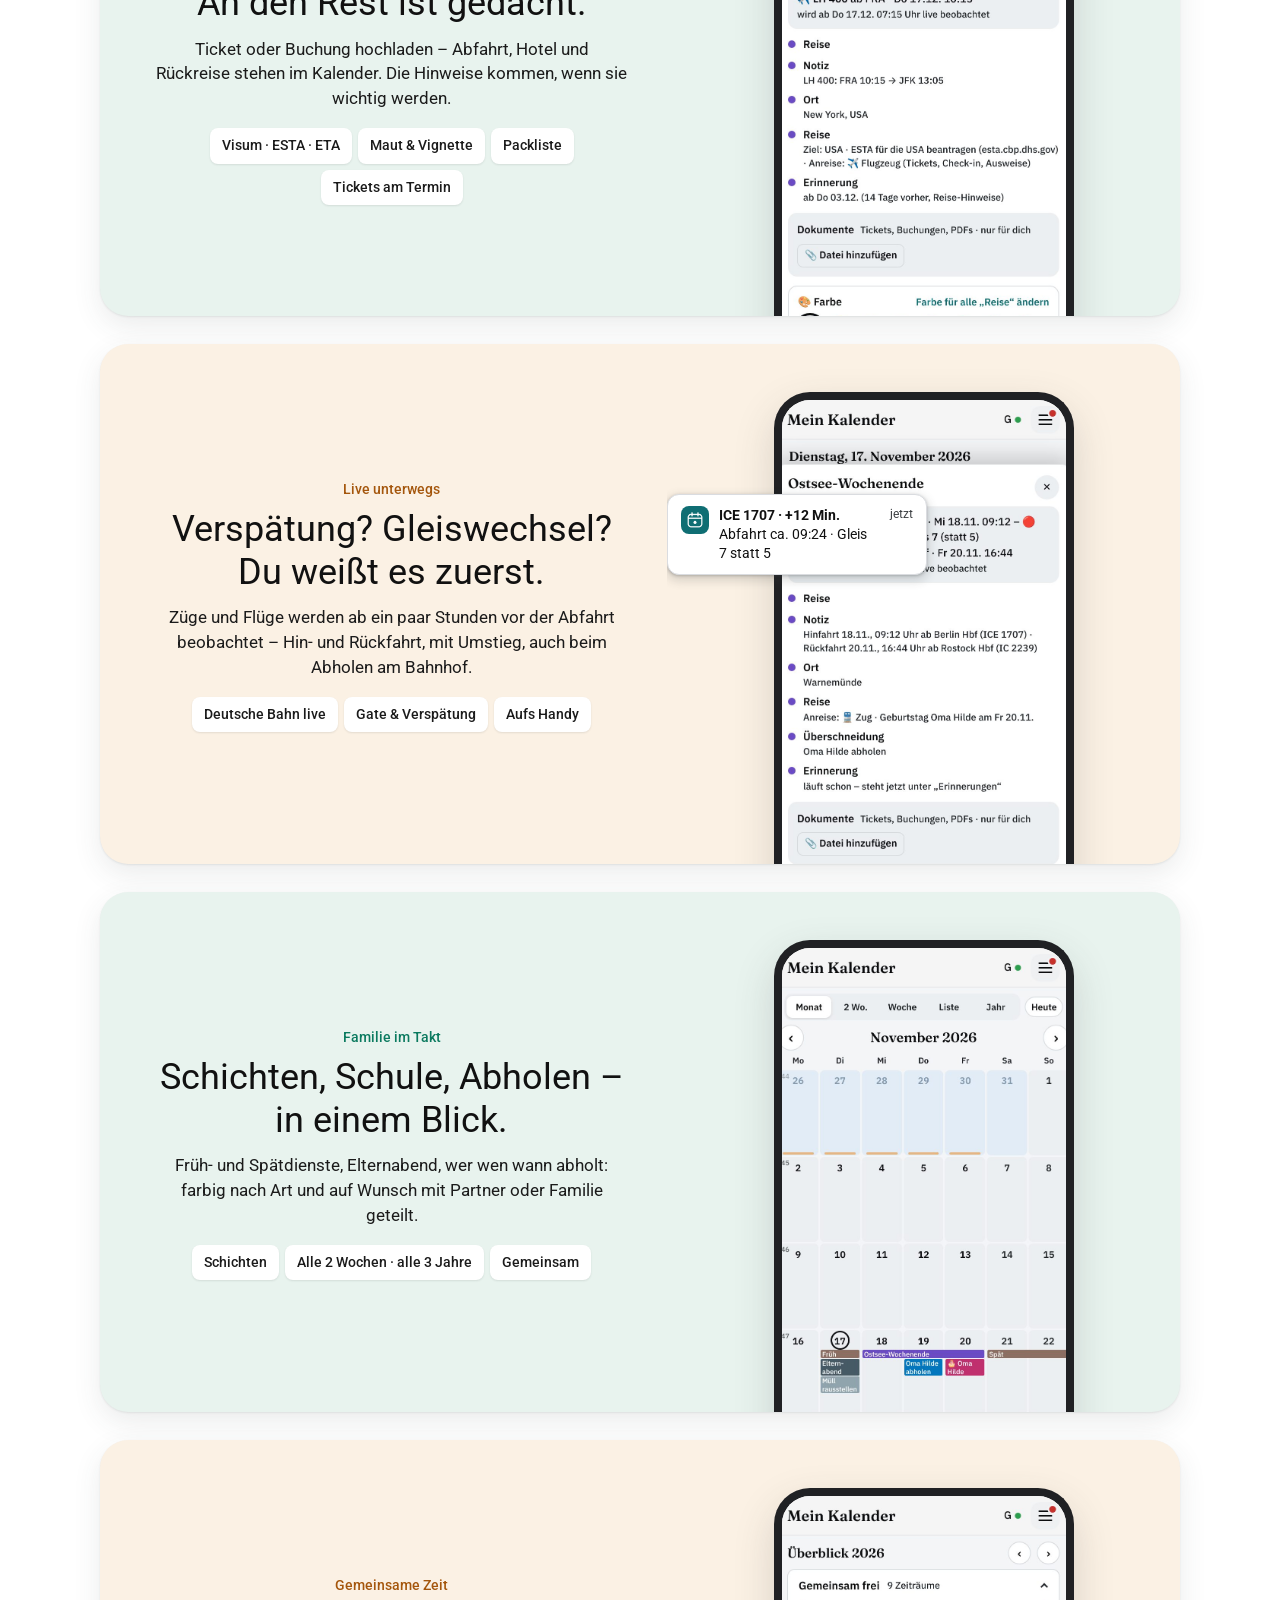
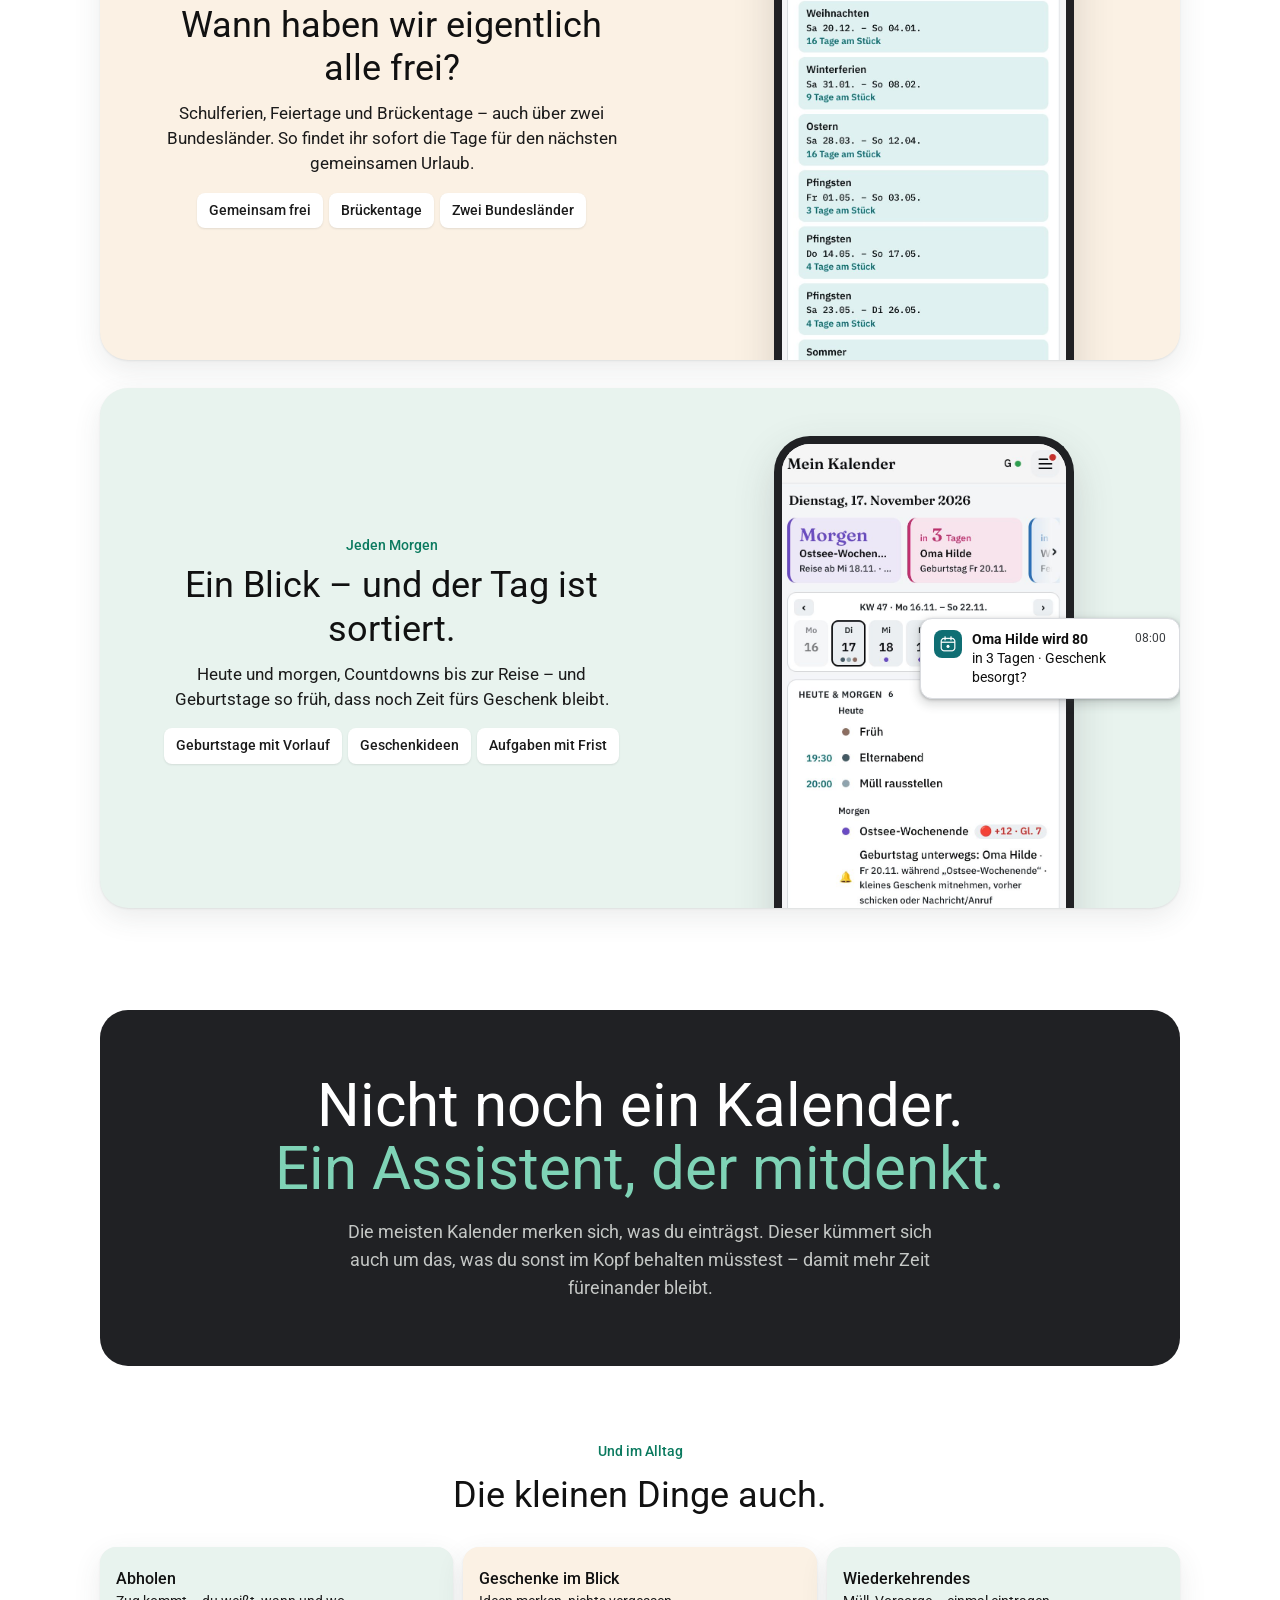
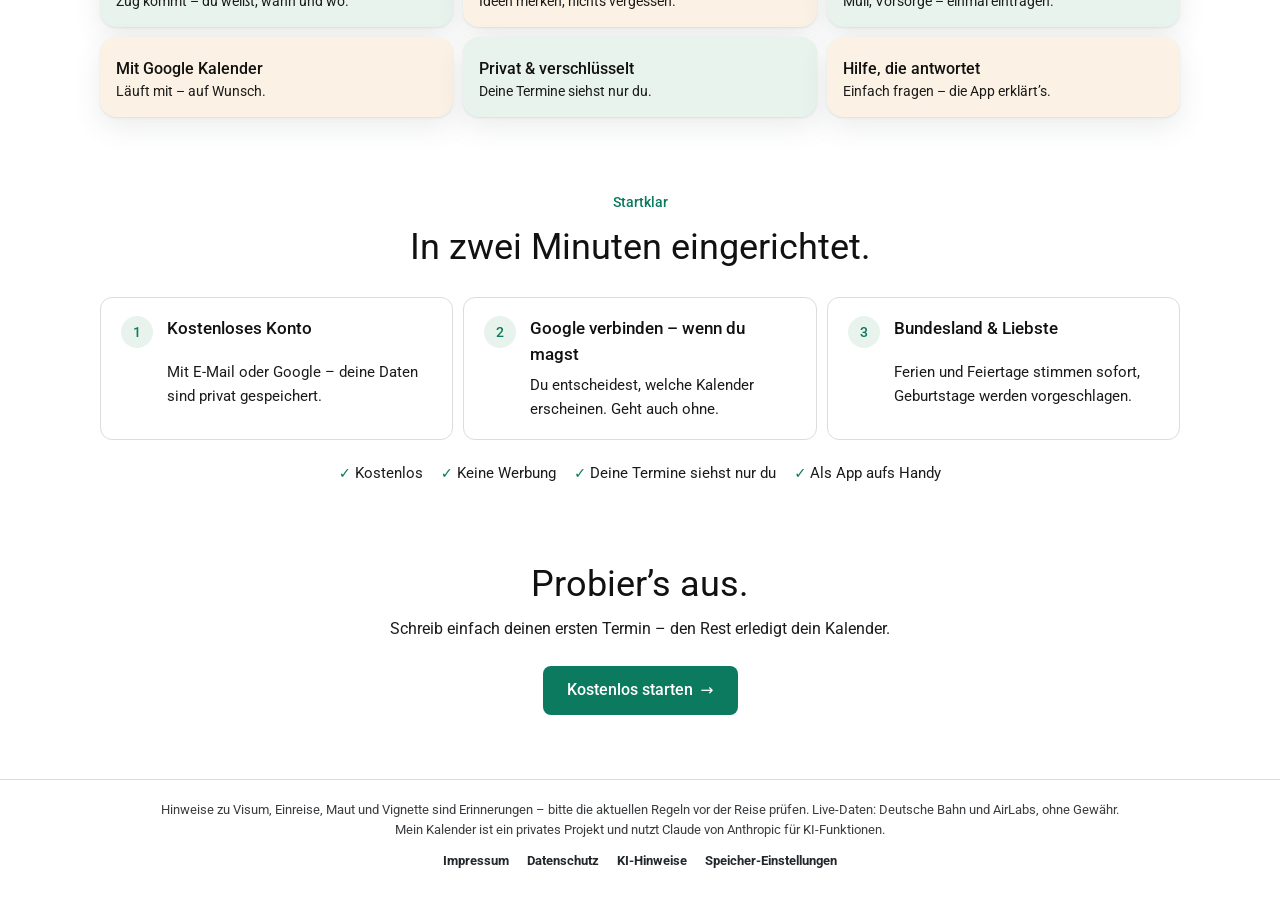
==== commit ba8e65ba: "Umzug auf planflink.de: alte Adressen und www leiten weiter, Hinweis nach dem Umzug, Vorschaubilder/" ====
--- a/index.html
+++ b/index.html
@@ -2,7 +2,7 @@
 <html lang="de">
 <head>
 <script>if(/(^|[#&])(access_token|error)=|[?&]code=/.test(location.hash+"&"+location.search)&&!/^\/app/.test(location.pathname))location.replace("/app/"+location.search+location.hash)</script>
-<script>if(/onrender\.com$/.test(location.hostname))location.replace("https://mein-kalender-czb.pages.dev"+location.pathname+location.search+location.hash)</script>
+<script>if(/onrender\.com$|pages\.dev$|^www\./.test(location.hostname))location.replace("https://planflink.de"+location.pathname+location.search+location.hash)</script>
 <meta charset="utf-8">
 <meta name="viewport" content="width=device-width,initial-scale=1,viewport-fit=cover">
 <title>Mein Kalender – dein Alltagsassistent für Familien und Paare</title>
@@ -31,10 +31,10 @@
 <meta property="og:site_name" content="Mein Kalender">
 <meta property="og:title" content="Mein Kalender – dein Alltagsassistent">
 <meta property="og:description" content="Du schreibst, was ansteht. Um den Rest kümmert sich Mein Kalender – Reisen, Zug- und Flug-Updates, Schichten, gemeinsame Ferien, Geburtstage.">
-<meta property="og:image" content="https://mein-kalender-czb.pages.dev/og.png">
+<meta property="og:image" content="https://planflink.de/og.png">
 <meta property="og:image:width" content="1200">
 <meta property="og:image:height" content="630">
-<meta property="og:url" content="https://mein-kalender-czb.pages.dev/">
+<meta property="og:url" content="https://planflink.de/">
 <meta name="twitter:card" content="summary_large_image">
 <link rel="icon" href="/favicon.png">
 <link rel="apple-touch-icon" href="/apple-touch-icon.png">
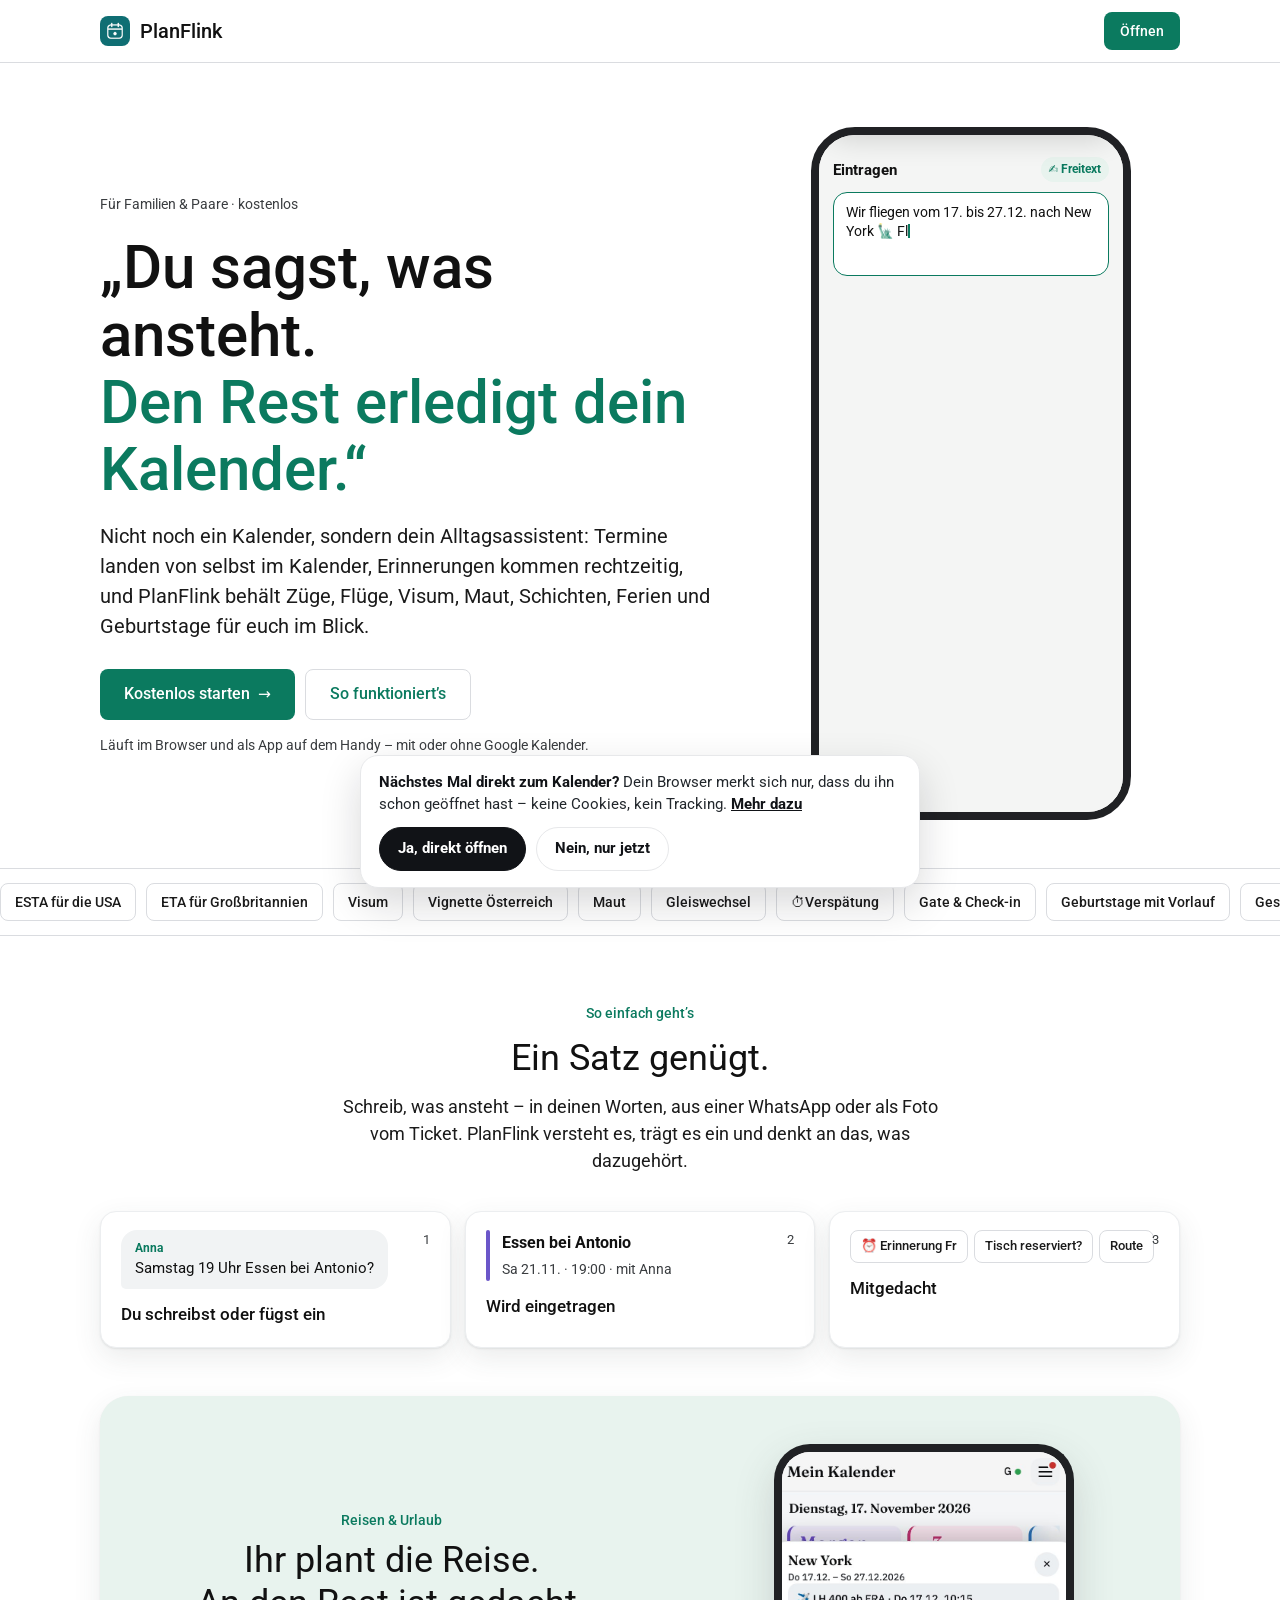
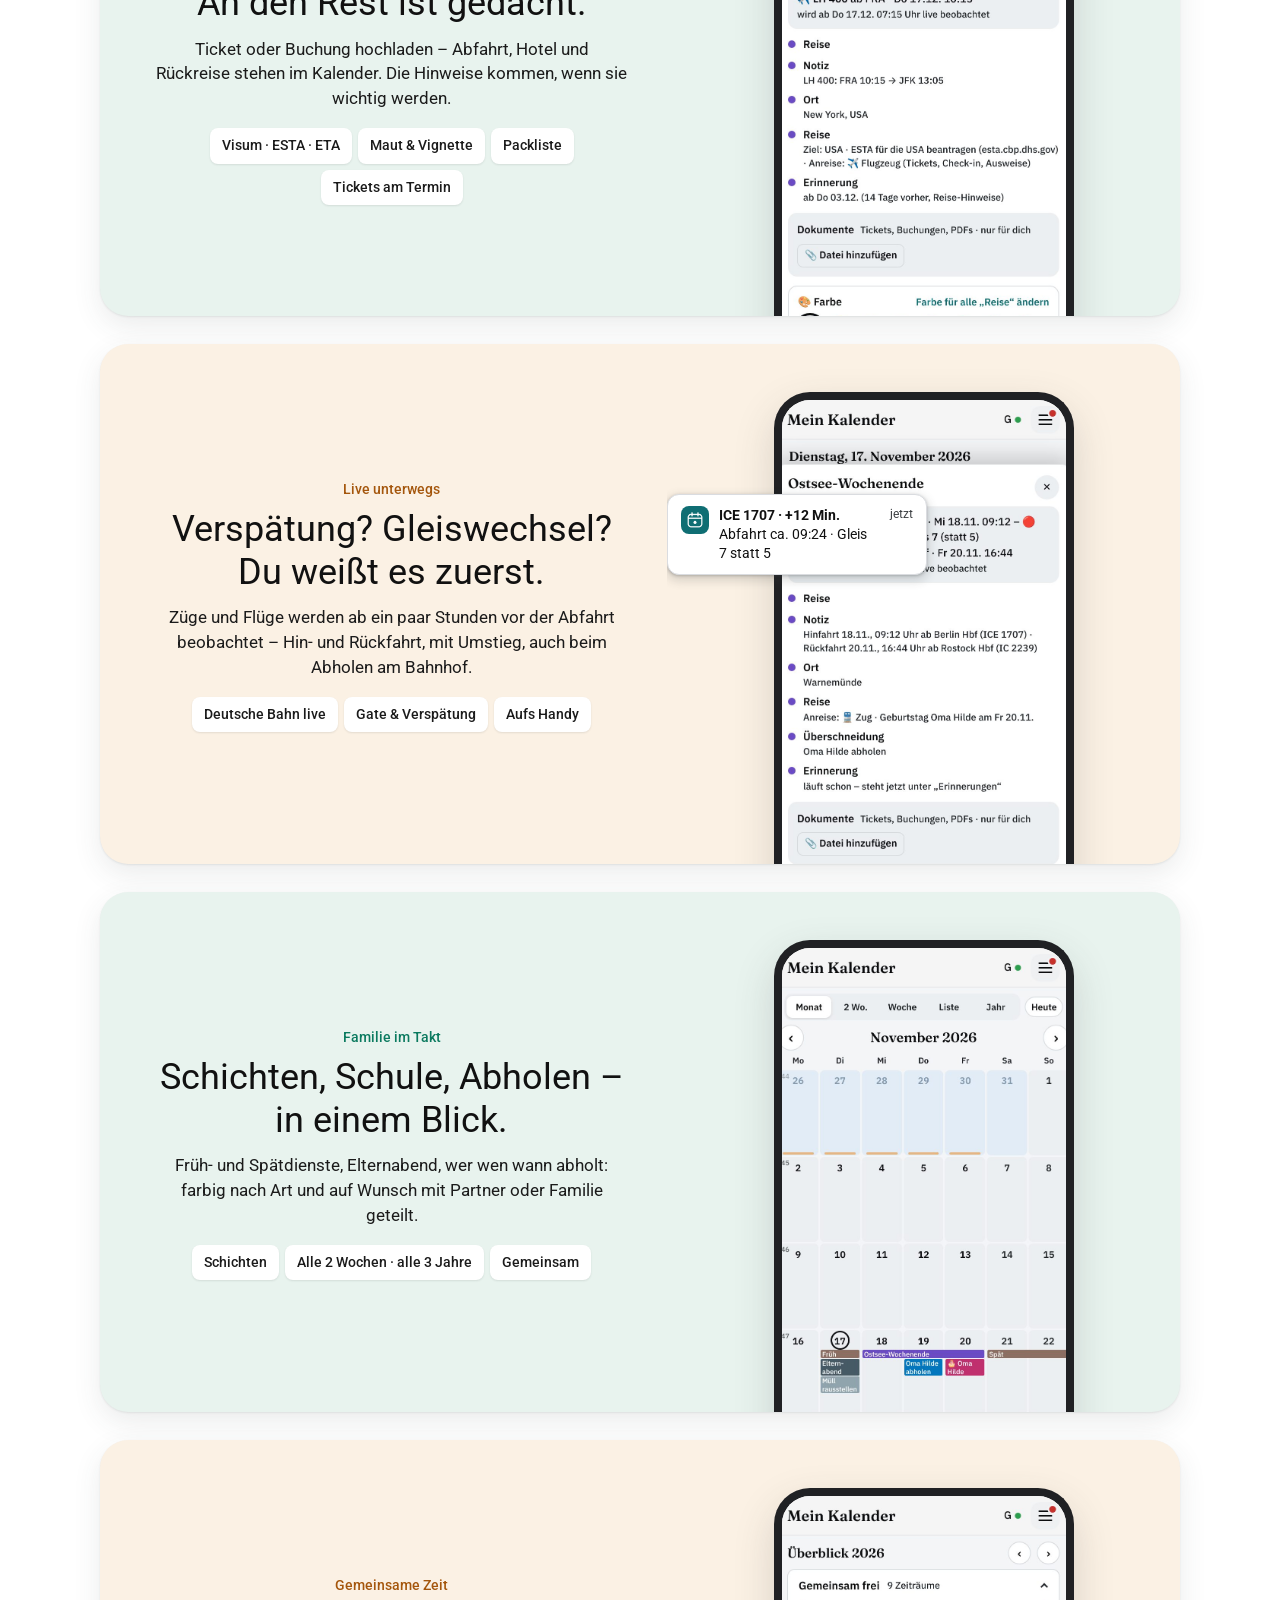
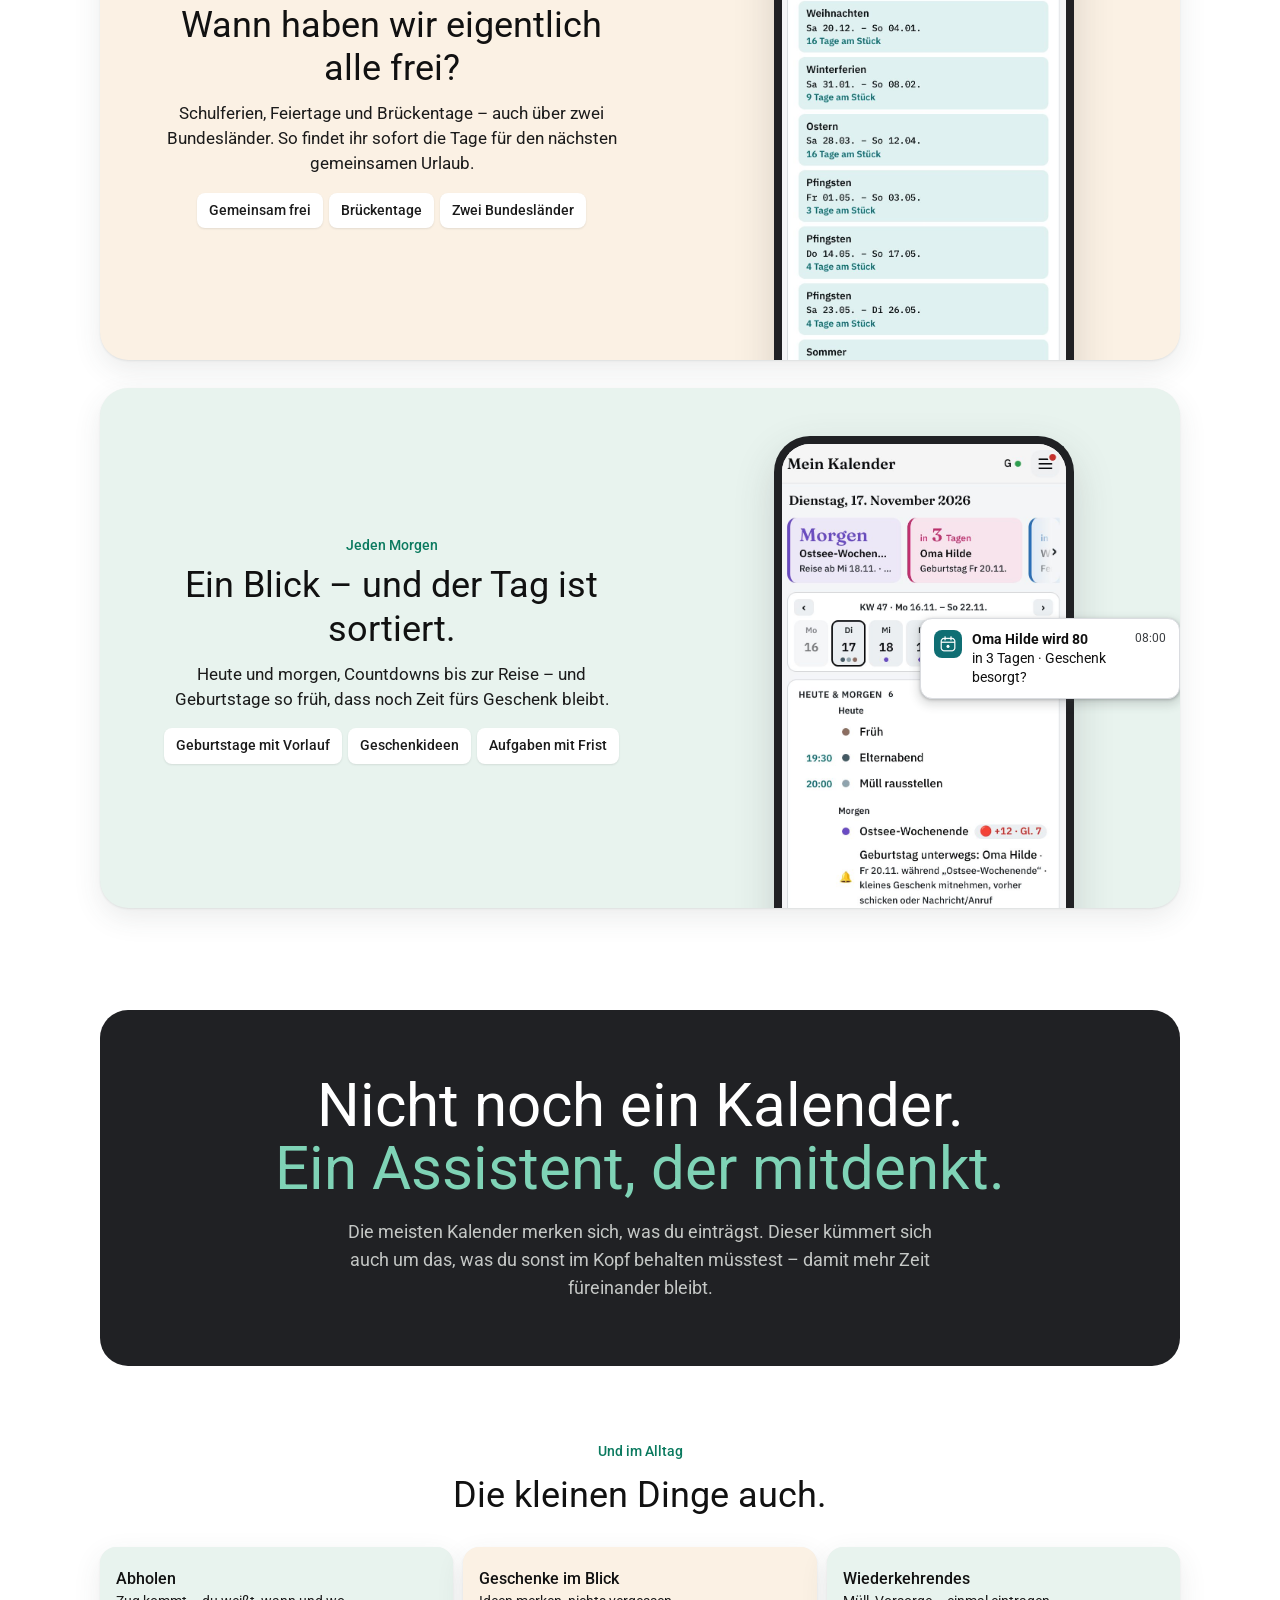
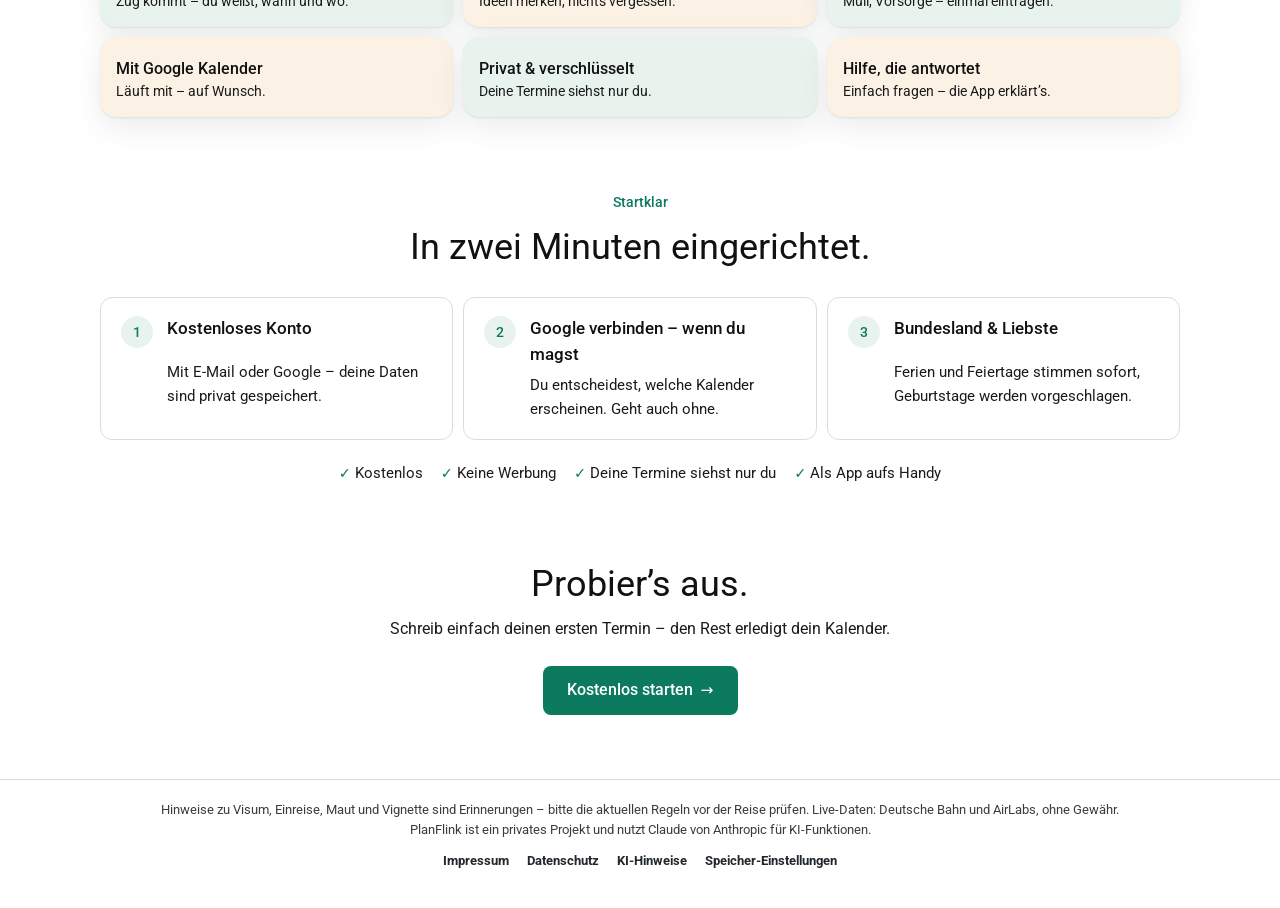
==== commit dcbe4942: "Umbenennung: Mein Kalender → PlanFlink (App, Startseite, Rechtliches, Manifest, Benachrichtigungen, " ====
--- a/index.html
+++ b/index.html
@@ -5,7 +5,7 @@
 <script>if(/onrender\.com$|pages\.dev$|^www\./.test(location.hostname))location.replace("https://planflink.de"+location.pathname+location.search+location.hash)</script>
 <meta charset="utf-8">
 <meta name="viewport" content="width=device-width,initial-scale=1,viewport-fit=cover">
-<title>Mein Kalender – dein Alltagsassistent für Familien und Paare</title>
+<title>PlanFlink – dein Alltagsassistent für Familien und Paare</title>
 <script>
   // Wer den Kalender schon einmal geöffnet hat (oder vom Startbildschirm kommt), landet direkt im Kalender.
   var CAL = /onrender\.com$/.test(location.hostname) ? "https://claude.ai/artifact/V4VhQBviYQpo7nLrFvfxC1" : "/app/";   // neue Domain: eigene App
@@ -25,12 +25,12 @@
   function backToApp() { try { window.close(); } catch (e) {}
     setTimeout(function () { var h = document.getElementById("backhint"); if (h) h.hidden = false; }, 300); }
 </script>
-<meta name="description" content="Nicht noch ein Kalender, sondern dein Alltagsassistent: Du schreibst, was ansteht – Mein Kalender trägt ein, erinnert rechtzeitig und behält Züge, Flüge, Visum, Maut, Schichten, Ferien und Geburtstage im Blick.">
+<meta name="description" content="Nicht noch ein Kalender, sondern dein Alltagsassistent: Du schreibst, was ansteht – PlanFlink trägt ein, erinnert rechtzeitig und behält Züge, Flüge, Visum, Maut, Schichten, Ferien und Geburtstage im Blick.">
 <meta name="theme-color" content="#0f6e73">
 <meta property="og:type" content="website">
-<meta property="og:site_name" content="Mein Kalender">
-<meta property="og:title" content="Mein Kalender – dein Alltagsassistent">
-<meta property="og:description" content="Du schreibst, was ansteht. Um den Rest kümmert sich Mein Kalender – Reisen, Zug- und Flug-Updates, Schichten, gemeinsame Ferien, Geburtstage.">
+<meta property="og:site_name" content="PlanFlink">
+<meta property="og:title" content="PlanFlink – dein Alltagsassistent">
+<meta property="og:description" content="Du schreibst, was ansteht. Um den Rest kümmert sich PlanFlink – Reisen, Zug- und Flug-Updates, Schichten, gemeinsame Ferien, Geburtstage.">
 <meta property="og:image" content="https://planflink.de/og.png">
 <meta property="og:image:width" content="1200">
 <meta property="og:image:height" content="630">
@@ -230,17 +230,17 @@
 </script>
 </head>
 <body>
-<script>if (/[?&]geloescht=1/.test(location.search)) document.addEventListener("DOMContentLoaded", function () { var d = document.createElement("div"); d.setAttribute("role", "status"); d.style.cssText = "background:#0f6e73;color:#fff;padding:12px 16px;text-align:center;font-weight:600"; d.textContent = "Dein Konto und alle Daten wurden gelöscht. Danke, dass du Mein Kalender ausprobiert hast."; document.body.prepend(d); try { history.replaceState(null, "", "/?info"); } catch (e) {} });</script>
+<script>if (/[?&]geloescht=1/.test(location.search)) document.addEventListener("DOMContentLoaded", function () { var d = document.createElement("div"); d.setAttribute("role", "status"); d.style.cssText = "background:#0f6e73;color:#fff;padding:12px 16px;text-align:center;font-weight:600"; d.textContent = "Dein Konto und alle Daten wurden gelöscht. Danke, dass du PlanFlink ausprobiert hast."; document.body.prepend(d); try { history.replaceState(null, "", "/?info"); } catch (e) {} });</script>
 <div id="backhint" hidden style="position:fixed;left:12px;right:12px;top:max(12px,env(safe-area-inset-top));z-index:60;max-width:520px;margin:0 auto;background:#111317;color:#fff;border-radius:16px;padding:14px 16px;font-size:15px;line-height:1.5;box-shadow:0 12px 30px rgba(0,0,0,.25)">Tippe oben links auf <b>✕</b> bzw. „Zurück“ – dann bist du wieder in deinem Kalender.</div>
 
-<nav class="nav" id="nav"><div class="wrap"><img src="icon-192.png" alt=""> Mein Kalender<a class="nb" href="https://claude.ai/artifact/V4VhQBviYQpo7nLrFvfxC1" onclick="return openCal()">Öffnen</a></div></nav>
+<nav class="nav" id="nav"><div class="wrap"><img src="icon-192.png" alt=""> PlanFlink<a class="nb" href="https://claude.ai/artifact/V4VhQBviYQpo7nLrFvfxC1" onclick="return openCal()">Öffnen</a></div></nav>
 
 <header class="hero">
   <div class="wrap">
     <div>
       <span class="kick">Für Familien &amp; Paare · kostenlos</span>
       <h1>„Du sagst, was ansteht.<br><em>Den Rest erledigt dein Kalender.“</em></h1>
-      <p class="lead">Nicht noch ein Kalender, sondern dein Alltagsassistent: Termine landen von selbst im Kalender, Erinnerungen kommen rechtzeitig, und Mein Kalender behält Züge, Flüge, Visum, Maut, Schichten, Ferien und Geburtstage für euch im Blick.</p>
+      <p class="lead">Nicht noch ein Kalender, sondern dein Alltagsassistent: Termine landen von selbst im Kalender, Erinnerungen kommen rechtzeitig, und PlanFlink behält Züge, Flüge, Visum, Maut, Schichten, Ferien und Geburtstage für euch im Blick.</p>
       <div class="ctas"><a class="btn" href="https://claude.ai/artifact/V4VhQBviYQpo7nLrFvfxC1" onclick="return openCal()">Kostenlos starten <span aria-hidden="true">→</span></a><a class="btn ghost" href="#so">So funktioniert’s</a></div>
       <p class="free">Läuft im Browser und als App auf dem Handy – mit oder ohne Google Kalender.</p>
     </div>
@@ -259,7 +259,7 @@
   </div>
 </header>
 
-<div class="band" aria-label="Woran Mein Kalender denkt"><div class="rail" id="rail">
+<div class="band" aria-label="Woran PlanFlink denkt"><div class="rail" id="rail">
   <span>🛂 ESTA für die USA</span><span>🇬🇧 ETA für Großbritannien</span><span>📄 Visum</span><span>🚗 Vignette Österreich</span><span>🛣️ Maut</span><span>🚆 Gleiswechsel</span><span>⏱️ Verspätung</span><span>✈️ Gate &amp; Check-in</span><span>🎂 Geburtstage mit Vorlauf</span><span>🎁 Geschenkideen</span><span>🎒 Packliste</span><span>🏖️ Gemeinsam frei in den Ferien</span><span>🕐 Schichten</span><span>🚉 Abholen am Bahnhof</span><span>🗑️ Müll alle 2 Wochen</span><span>📌 Fristen</span>
 </div></div>
 
@@ -267,7 +267,7 @@
   <div class="wrap center">
     <span class="eyebrow rv">So einfach geht’s</span>
     <h2 class="h2 rv">Ein Satz genügt.</h2>
-    <p class="sub rv d1">Schreib, was ansteht – in deinen Worten, aus einer WhatsApp oder als Foto vom Ticket. Mein Kalender versteht es, trägt es ein und denkt an das, was dazugehört.</p>
+    <p class="sub rv d1">Schreib, was ansteht – in deinen Worten, aus einer WhatsApp oder als Foto vom Ticket. PlanFlink versteht es, trägt es ein und denkt an das, was dazugehört.</p>
     <div class="three">
       <div class="s3 rv"><span class="n">1</span><div class="bub"><b>Anna</b>Samstag 19 Uhr Essen bei Antonio? 🍝</div><h3>Du schreibst oder fügst ein</h3><p>Nachricht, Mail, Buchungsbestätigung oder ein Foto vom Ticket – egal wie.</p></div>
       <div class="s3 rv d1"><span class="n">2</span><div class="evc"><i></i><div><b>Essen bei Antonio</b><span>Sa 21.11. · 19:00 · mit Anna</span></div></div><h3>Wird eingetragen</h3><p>Datum, Uhrzeit, Ort und Personen landen an der richtigen Stelle – auch in Google Kalender.</p></div>
@@ -348,7 +348,7 @@
 
 <div class="cta"><h2>Probier’s aus.</h2><p>Schreib einfach deinen ersten Termin – den Rest erledigt dein Kalender.</p><a class="btn" href="https://claude.ai/artifact/V4VhQBviYQpo7nLrFvfxC1" onclick="return openCal()">Kostenlos starten <span aria-hidden="true">→</span></a></div>
 <footer>Hinweise zu Visum, Einreise, Maut und Vignette sind Erinnerungen – bitte die aktuellen Regeln vor der Reise prüfen. Live-Daten: Deutsche Bahn und AirLabs, ohne Gewähr.<br>
-  Mein Kalender ist ein privates Projekt und nutzt Claude von Anthropic für KI-Funktionen.
+  PlanFlink ist ein privates Projekt und nutzt Claude von Anthropic für KI-Funktionen.
   <div class="foot-links"><a href="/impressum.html">Impressum</a><a href="/datenschutz.html">Datenschutz</a><a href="/ki-hinweise.html">KI-Hinweise</a><a href="#" onclick="document.getElementById('consent').hidden=false;return false">Speicher-Einstellungen</a></div></footer>
 <div class="consent" id="consent" hidden role="dialog" aria-label="Speicher-Einstellungen">
   <b>Nächstes Mal direkt zum Kalender?</b> Dein Browser merkt sich nur, dass du ihn schon geöffnet hast – keine Cookies, kein Tracking. <a href="/datenschutz.html">Mehr dazu</a>
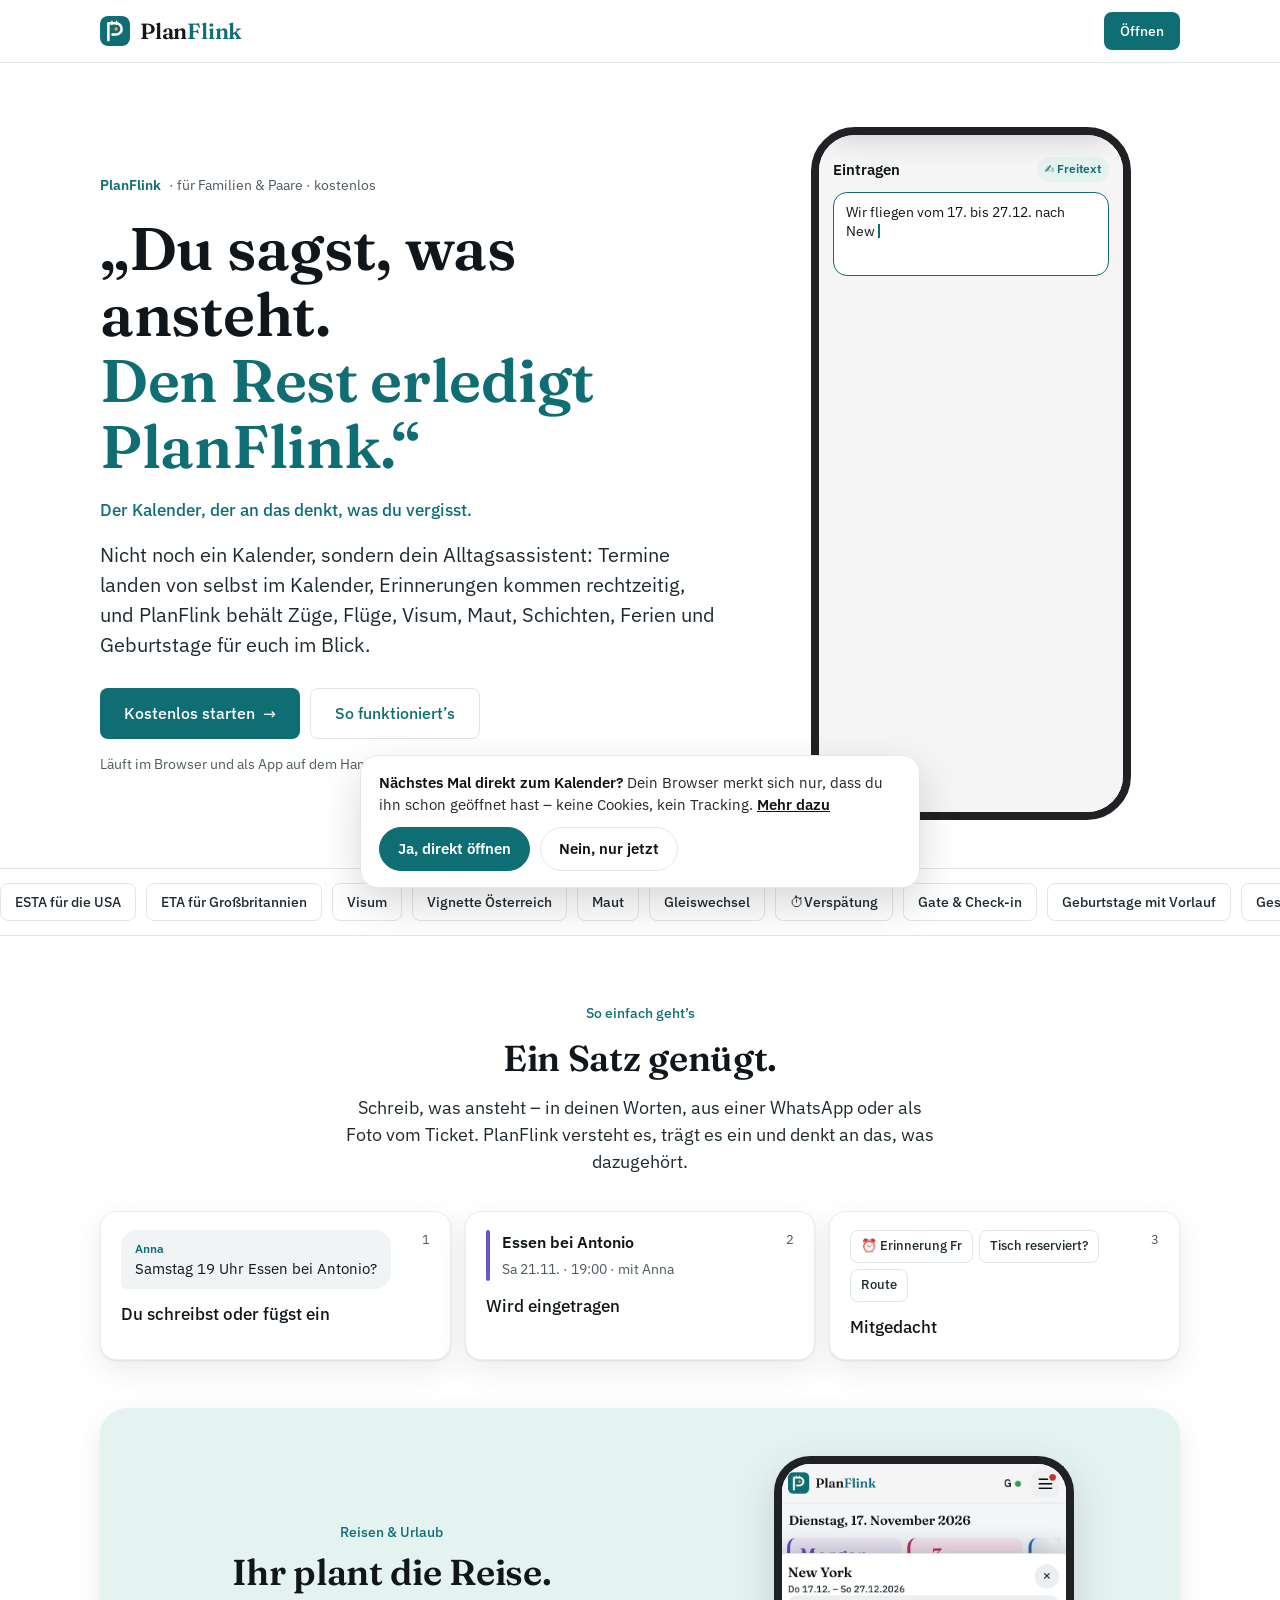
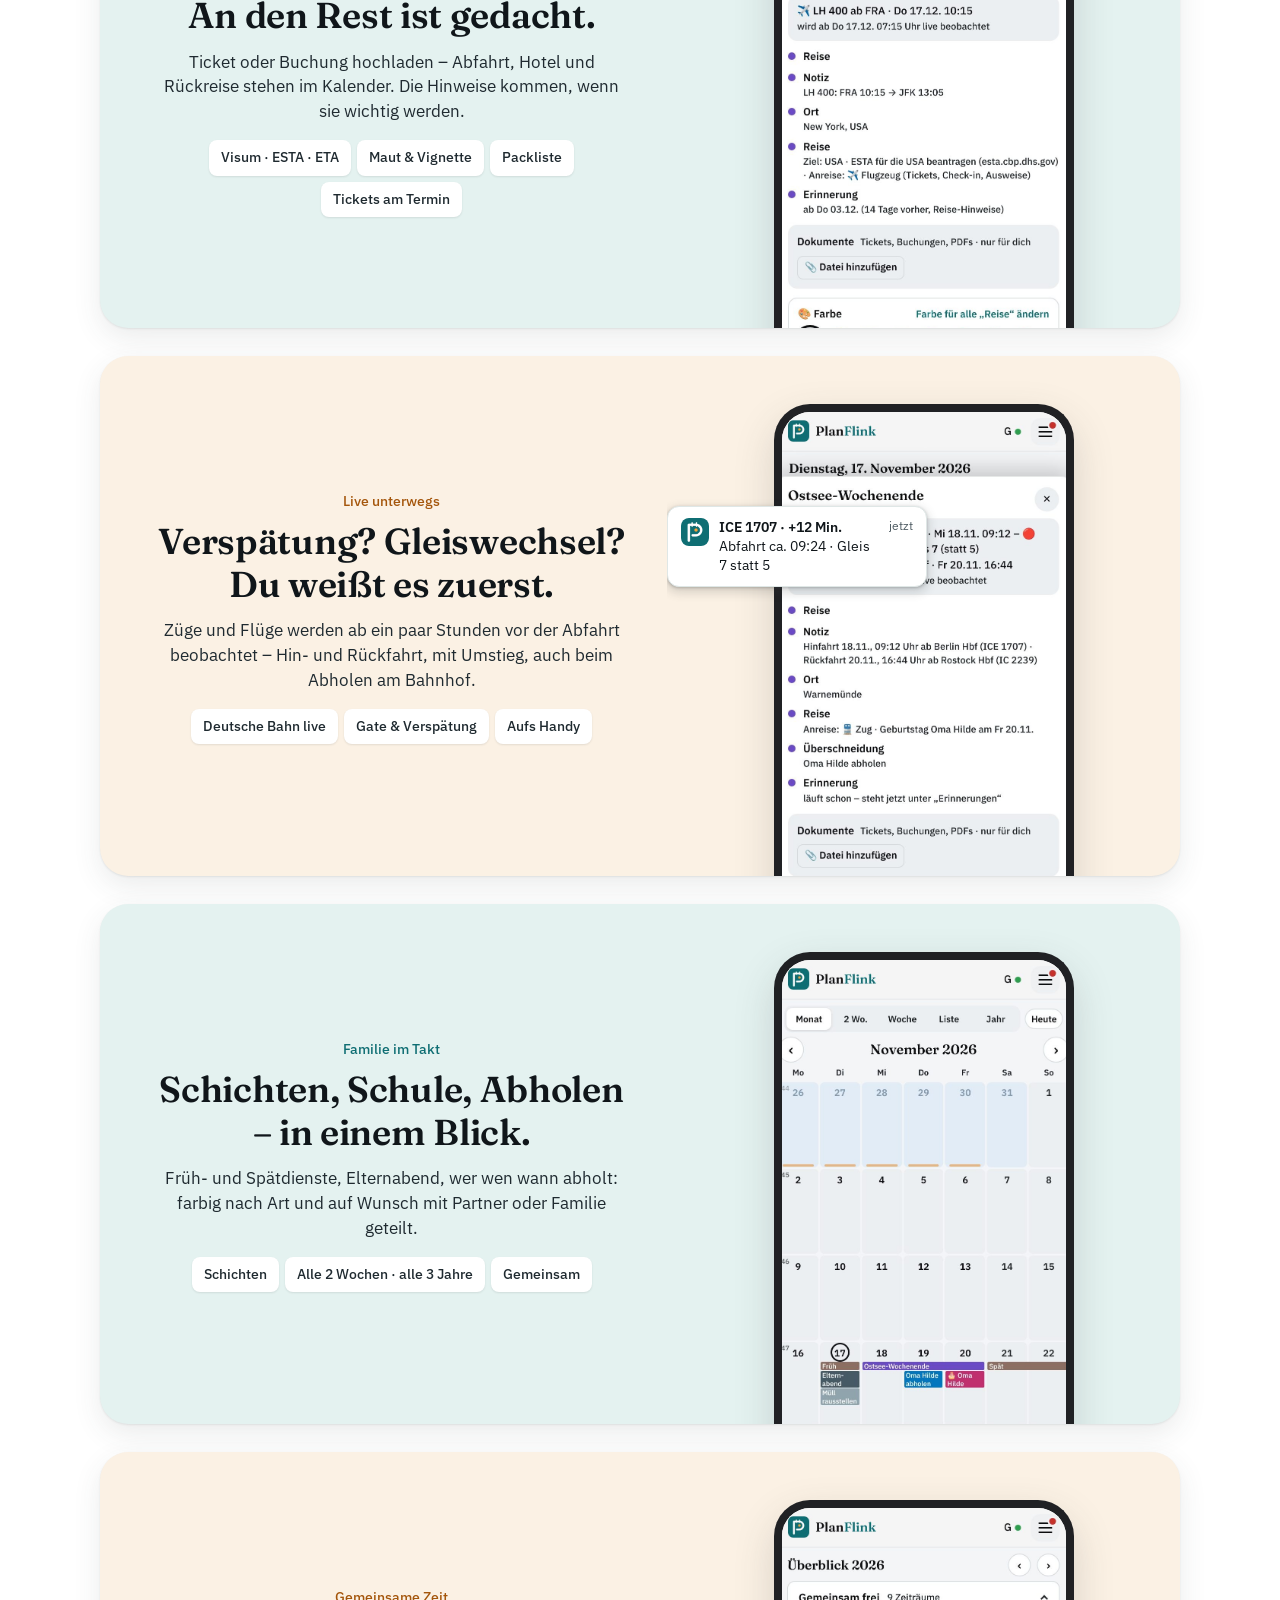
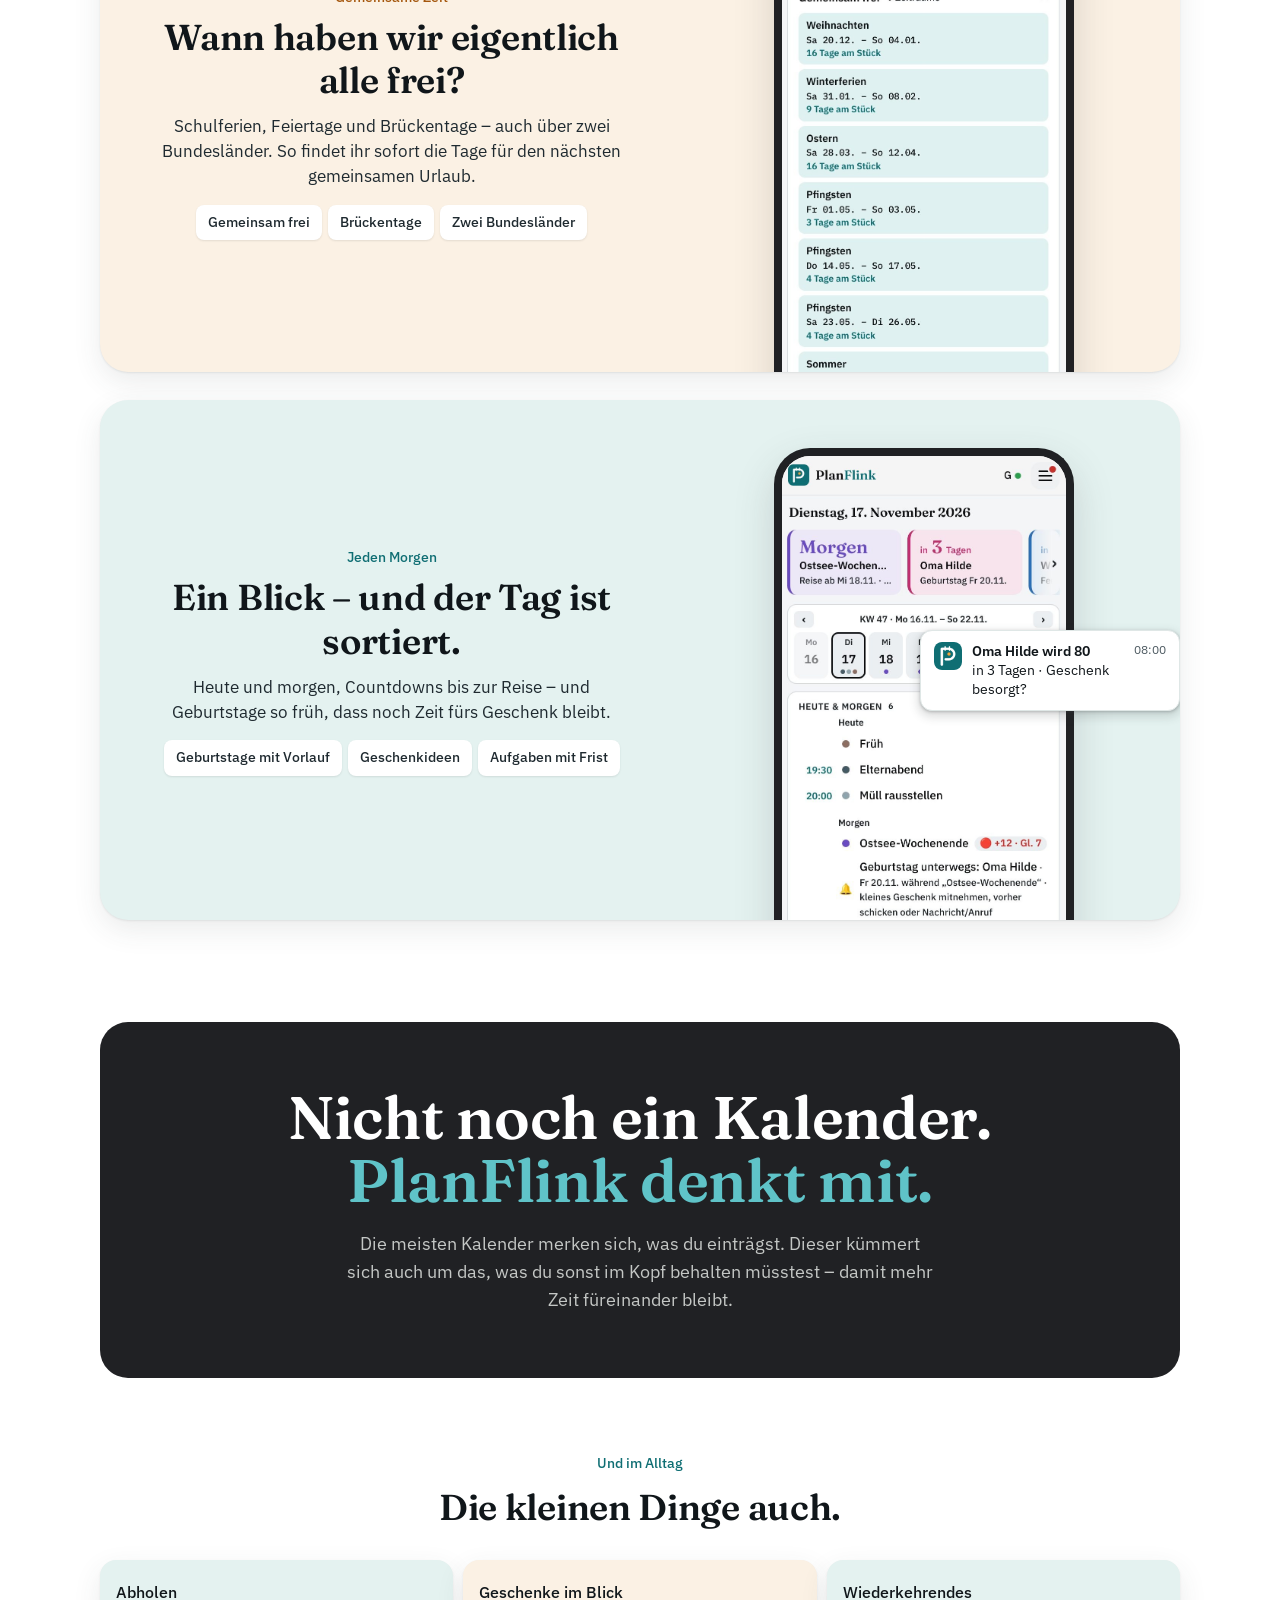
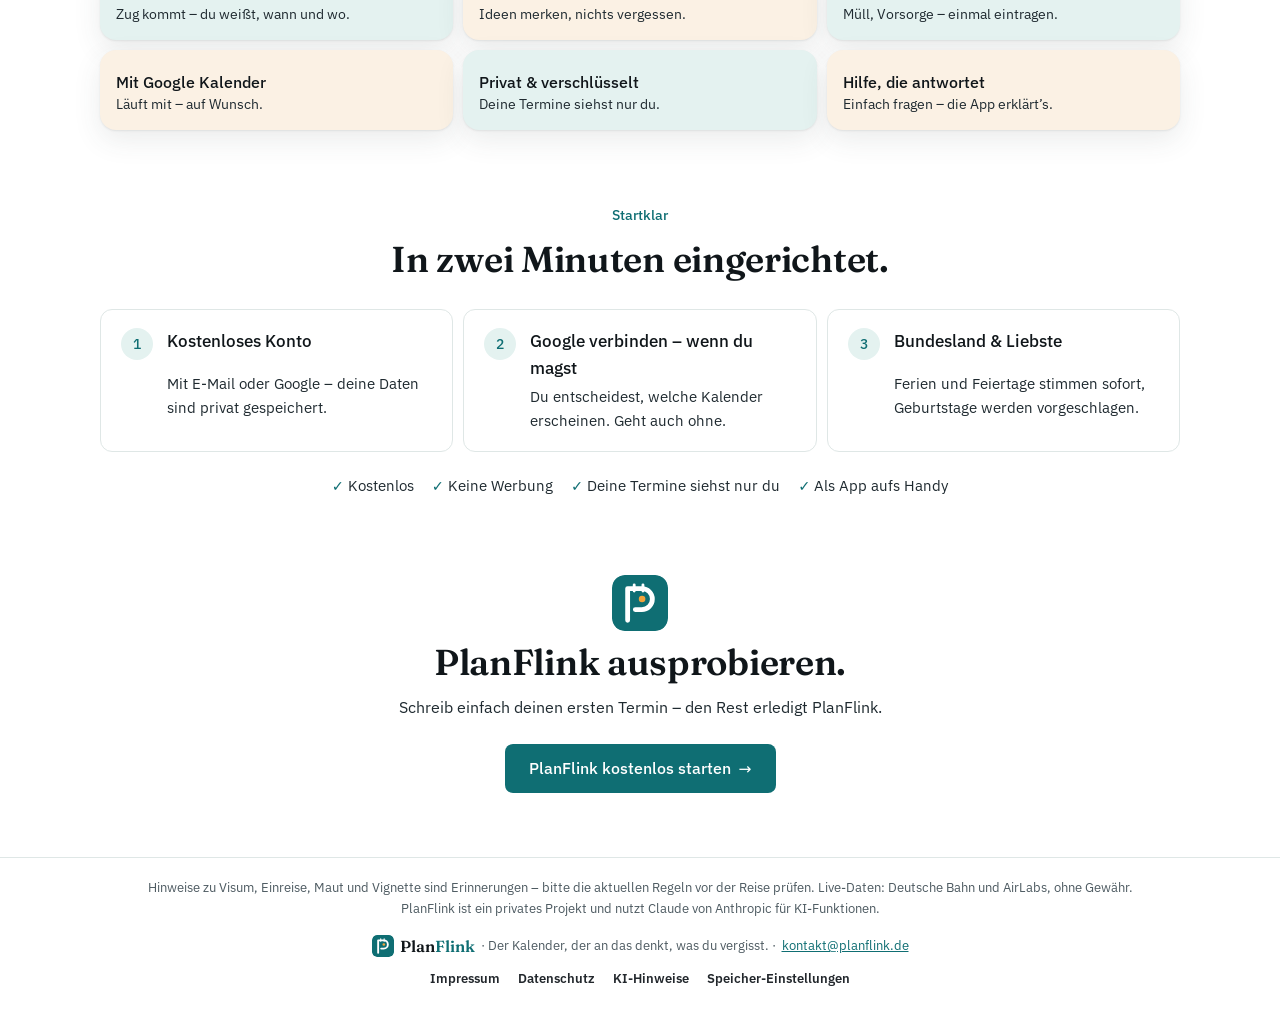
==== commit 9bfdc6fa: "PlanFlink-Marke: Logo (P als Kalenderblatt) für Favicon/App-Symbole/maskable, Startseite in Petrol +" ====
--- a/index.html
+++ b/index.html
@@ -8,7 +8,7 @@
 <title>PlanFlink – dein Alltagsassistent für Familien und Paare</title>
 <script>
   // Wer den Kalender schon einmal geöffnet hat (oder vom Startbildschirm kommt), landet direkt im Kalender.
-  var CAL = /onrender\.com$/.test(location.hostname) ? "https://claude.ai/artifact/V4VhQBviYQpo7nLrFvfxC1" : "/app/";   // neue Domain: eigene App
+  var CAL = /onrender\.com$/.test(location.hostname) ? "/app/" : "/app/";   // neue Domain: eigene App
   (function () { var q = new URLSearchParams(location.search), seen = false;
     try { seen = localStorage.getItem("mk-consent") === "yes" && localStorage.getItem("mk-open") === "1"; } catch (e) {}
     window.MK_INSTALL = q.has("install");
@@ -36,9 +36,9 @@
 <meta property="og:image:height" content="630">
 <meta property="og:url" content="https://planflink.de/">
 <meta name="twitter:card" content="summary_large_image">
-<link rel="icon" href="/favicon.png">
+<link rel="icon" href="/favicon.svg" type="image/svg+xml"><link rel="icon" href="/favicon.png" sizes="32x32">
 <link rel="apple-touch-icon" href="/apple-touch-icon.png">
-<meta name="apple-mobile-web-app-title" content="Kalender">
+<meta name="apple-mobile-web-app-title" content="PlanFlink">
 <link rel="stylesheet" href="/site.css">
 <style>
   :root { --ink: #10161a; --text: #1f2a30; --soft: #4d5a61; --line: #dfe7e6; --bg: #ffffff; --card: #fff; --acc: #0f6e73; --acc-2: #e4f2f0; --acc-3: #c9e6e2; --warm: #b4610f; --warm-2: #fcefdc; --sh: 0 18px 50px rgba(15,60,62,.10), 0 2px 8px rgba(15,60,62,.06); }
@@ -183,14 +183,24 @@
   @font-face { font-family: Roboto; font-weight: 400; font-display: swap; src: url(/fonts/roboto-latin-400-normal.woff2) format("woff2"); }
   @font-face { font-family: Roboto; font-weight: 500; font-display: swap; src: url(/fonts/roboto-latin-500-normal.woff2) format("woff2"); }
   @font-face { font-family: Roboto; font-weight: 700; font-display: swap; src: url(/fonts/roboto-latin-700-normal.woff2) format("woff2"); }
-  :root { --ink: #111; --text: #1b1b1b; --soft: #3a3d40; --line: #dadce0; --bg: #fff; --card: #fff; --gray: #f1f3f4; --acc: #0b7a5f; --acc-2: #e8f3ee; --warm-2: #fbf1e4; --sh: none; --lift: 0 1px 2px rgba(60,64,67,.10), 0 10px 28px rgba(60,64,67,.10); }
-  body { font-family: Roboto, system-ui, sans-serif; background: #fff; color: var(--ink); -webkit-font-smoothing: auto; }
+  @font-face { font-family: "IBM Plex Sans"; font-weight: 400; font-display: swap; src: url(/app/vendor/fonts/ibm-plex-sans-latin-400-normal.woff2) format("woff2"); }
+  @font-face { font-family: "IBM Plex Sans"; font-weight: 500; font-display: swap; src: url(/app/vendor/fonts/ibm-plex-sans-latin-500-normal.woff2) format("woff2"); }
+  @font-face { font-family: "IBM Plex Sans"; font-weight: 600; font-display: swap; src: url(/app/vendor/fonts/ibm-plex-sans-latin-600-normal.woff2) format("woff2"); }
+  @font-face { font-family: Fraunces; font-weight: 600; font-display: swap; src: url(/app/vendor/fonts/fraunces-latin-600-normal.woff2) format("woff2"); }
+  :root { --ink: #10161a; --text: #1f2a30; --soft: #4d5a61; --line: #dfe7e6; --bg: #fff; --card: #fff; --gray: #f1f4f4; --acc: #0f6e73; --acc-2: #e4f2f0; --warm-2: #fbf1e4; --sh: none; --lift: 0 1px 2px rgba(60,64,67,.10), 0 10px 28px rgba(60,64,67,.10); }
+  body { font-family: "IBM Plex Sans", system-ui, sans-serif; background: #fff; color: var(--ink); -webkit-font-smoothing: auto; }
   h1, h2, h3, .h2 { font-weight: 400; letter-spacing: 0; }
-  .hero h1 { font-size: clamp(36px, 6vw, 60px); line-height: 1.12; font-weight: 500; } .hero h1 em { color: var(--acc); }
+  h1, h2, .h2, .sk h2, .cta h2, .claim h2 { font-family: Fraunces, Georgia, serif; font-weight: 600; letter-spacing: -.3px; }
+  .hero h1 { font-size: clamp(36px, 6vw, 60px); line-height: 1.1; } .hero h1 em { color: var(--acc); font-style: normal; }
+  .claimline { margin: 10px 0 16px; font-size: 17px; color: var(--acc); font-weight: 500; }
+  .kick .kb { color: var(--acc); font-weight: 600; }
+  .brand { font-family: Fraunces, Georgia, serif; font-weight: 600; font-size: 22px; letter-spacing: -.2px; } .brand span, .foot-brand b span { color: var(--acc); }
+  .foot-brand { margin-top: 14px; display: flex; flex-wrap: wrap; align-items: center; justify-content: center; gap: 6px; color: var(--soft); } .foot-brand img { width: 22px; height: 22px; border-radius: 5px; } .foot-brand b { font-family: Fraunces, Georgia, serif; font-weight: 600; color: var(--ink); font-size: 16px; } .foot-brand a { color: var(--acc); }
+  .cta-logo { width: 56px; height: 56px; border-radius: 13px; display: block; margin: 0 auto 10px; }
   .h2, .sk h2, .cta h2 { font-size: clamp(26px, 3.6vw, 36px); line-height: 1.2; }
   h3, .s3 h3, .step strong, .tile b, .list li b { font-weight: 500; }
   .lead, .sub, .sk p { color: var(--text); }
-  .btn { border-radius: 8px; box-shadow: none; background: var(--acc); font-weight: 500; padding: 12px 24px; font-size: 15.5px; } .btn:hover { transform: none; box-shadow: none; background: #08664f; }
+  .btn { border-radius: 8px; box-shadow: none; background: var(--acc); font-weight: 500; padding: 12px 24px; font-size: 15.5px; } .btn:hover { transform: none; box-shadow: none; background: #0b4f53; }
   .btn.ghost { background: #fff; color: var(--acc); border: 1px solid var(--line); } .btn.ghost:hover { background: var(--acc-2); }
   .nav { background: #fff; -webkit-backdrop-filter: none; backdrop-filter: none; border-bottom: 1px solid var(--line); }
   .nav .wrap { font-weight: 500; font-size: 20px; color: var(--ink); } .nav img { border-radius: 8px; }
@@ -214,7 +224,7 @@
   .sk .pv .phone { box-shadow: 0 16px 40px rgba(60,64,67,.18); }
   .sk .tx { text-align: center; } .sk .tx p { margin-left: auto; margin-right: auto; } .sk .chips { justify-content: center; }
   @media (min-width: 900px) { .sk .tx { padding: 48px 40px 48px 56px; } }
-  .claim { background: #202124; color: #fff; border-radius: 28px; } .claim h2 { font-weight: 400; } .claim h2 span { color: #7fd3b6; } .claim p { color: #c4c7c5; }
+  .claim { background: #202124; color: #fff; border-radius: 28px; } .claim h2 { font-weight: 400; } .claim h2 span { color: #5fc3c8; } .claim p { color: #c4c7c5; }
   .tile { background: var(--acc-2); border: 0; border-radius: 16px; box-shadow: var(--lift); } .tile:nth-child(even) { background: var(--warm-2); }
   .tile .ic { display: none; } .tile > span:last-child { display: block; color: var(--text); }
   .step b { background: var(--acc-2); color: var(--acc); font-weight: 500; }
@@ -233,15 +243,16 @@
 <script>if (/[?&]geloescht=1/.test(location.search)) document.addEventListener("DOMContentLoaded", function () { var d = document.createElement("div"); d.setAttribute("role", "status"); d.style.cssText = "background:#0f6e73;color:#fff;padding:12px 16px;text-align:center;font-weight:600"; d.textContent = "Dein Konto und alle Daten wurden gelöscht. Danke, dass du PlanFlink ausprobiert hast."; document.body.prepend(d); try { history.replaceState(null, "", "/?info"); } catch (e) {} });</script>
 <div id="backhint" hidden style="position:fixed;left:12px;right:12px;top:max(12px,env(safe-area-inset-top));z-index:60;max-width:520px;margin:0 auto;background:#111317;color:#fff;border-radius:16px;padding:14px 16px;font-size:15px;line-height:1.5;box-shadow:0 12px 30px rgba(0,0,0,.25)">Tippe oben links auf <b>✕</b> bzw. „Zurück“ – dann bist du wieder in deinem Kalender.</div>
 
-<nav class="nav" id="nav"><div class="wrap"><img src="icon-192.png" alt=""> PlanFlink<a class="nb" href="https://claude.ai/artifact/V4VhQBviYQpo7nLrFvfxC1" onclick="return openCal()">Öffnen</a></div></nav>
+<nav class="nav" id="nav"><div class="wrap"><img src="favicon.svg" alt=""> <span class="brand">Plan<span>Flink</span></span><a class="nb" href="/app/" onclick="return openCal()">Öffnen</a></div></nav>
 
 <header class="hero">
   <div class="wrap">
     <div>
-      <span class="kick">Für Familien &amp; Paare · kostenlos</span>
-      <h1>„Du sagst, was ansteht.<br><em>Den Rest erledigt dein Kalender.“</em></h1>
+      <span class="kick"><b class="kb">PlanFlink</b> · für Familien &amp; Paare · kostenlos</span>
+      <h1>„Du sagst, was ansteht.<br><em>Den Rest erledigt PlanFlink.“</em></h1>
+      <p class="claimline">Der Kalender, der an das denkt, was du vergisst.</p>
       <p class="lead">Nicht noch ein Kalender, sondern dein Alltagsassistent: Termine landen von selbst im Kalender, Erinnerungen kommen rechtzeitig, und PlanFlink behält Züge, Flüge, Visum, Maut, Schichten, Ferien und Geburtstage für euch im Blick.</p>
-      <div class="ctas"><a class="btn" href="https://claude.ai/artifact/V4VhQBviYQpo7nLrFvfxC1" onclick="return openCal()">Kostenlos starten <span aria-hidden="true">→</span></a><a class="btn ghost" href="#so">So funktioniert’s</a></div>
+      <div class="ctas"><a class="btn" href="/app/" onclick="return openCal()">Kostenlos starten <span aria-hidden="true">→</span></a><a class="btn ghost" href="#so">So funktioniert’s</a></div>
       <p class="free">Läuft im Browser und als App auf dem Handy – mit oder ohne Google Kalender.</p>
     </div>
     <div class="phone" aria-label="Beispiel: Aus einer Nachricht wird eine Reise mit allem Drumherum">
@@ -313,7 +324,7 @@
 
 <section>
   <div class="wrap">
-    <div class="claim rv"><h2>Nicht noch ein Kalender.<br><span>Ein Assistent, der mitdenkt.</span></h2>
+    <div class="claim rv"><h2>Nicht noch ein Kalender.<br><span>PlanFlink denkt mit.</span></h2>
       <p>Die meisten Kalender merken sich, was du einträgst. Dieser kümmert sich auch um das, was du sonst im Kopf behalten müsstest – damit mehr Zeit füreinander bleibt.</p></div>
   </div>
 </section>
@@ -346,17 +357,15 @@
   </div>
 </section>
 
-<div class="cta"><h2>Probier’s aus.</h2><p>Schreib einfach deinen ersten Termin – den Rest erledigt dein Kalender.</p><a class="btn" href="https://claude.ai/artifact/V4VhQBviYQpo7nLrFvfxC1" onclick="return openCal()">Kostenlos starten <span aria-hidden="true">→</span></a></div>
+<div class="cta"><img class="cta-logo" src="favicon.svg" alt=""><h2>PlanFlink ausprobieren.</h2><p>Schreib einfach deinen ersten Termin – den Rest erledigt PlanFlink.</p><a class="btn" href="/app/" onclick="return openCal()">PlanFlink kostenlos starten <span aria-hidden="true">→</span></a></div>
 <footer>Hinweise zu Visum, Einreise, Maut und Vignette sind Erinnerungen – bitte die aktuellen Regeln vor der Reise prüfen. Live-Daten: Deutsche Bahn und AirLabs, ohne Gewähr.<br>
   PlanFlink ist ein privates Projekt und nutzt Claude von Anthropic für KI-Funktionen.
+  <div class="foot-brand"><img src="favicon.svg" alt=""> <b>Plan<span>Flink</span></b> · Der Kalender, der an das denkt, was du vergisst. · <a href="mailto:kontakt@planflink.de">kontakt@planflink.de</a></div>
   <div class="foot-links"><a href="/impressum.html">Impressum</a><a href="/datenschutz.html">Datenschutz</a><a href="/ki-hinweise.html">KI-Hinweise</a><a href="#" onclick="document.getElementById('consent').hidden=false;return false">Speicher-Einstellungen</a></div></footer>
 <div class="consent" id="consent" hidden role="dialog" aria-label="Speicher-Einstellungen">
   <b>Nächstes Mal direkt zum Kalender?</b> Dein Browser merkt sich nur, dass du ihn schon geöffnet hast – keine Cookies, kein Tracking. <a href="/datenschutz.html">Mehr dazu</a>
   <div class="row"><button class="ok" onclick="consent('yes')">Ja, direkt öffnen</button><button onclick="consent('no')">Nein, nur jetzt</button></div></div>
 <script>if (BACK) document.querySelectorAll('a[onclick="return openCal()"]').forEach(function (a) { a.innerHTML = a.classList.contains("nb") ? "Zurück" : "← Zurück zum Kalender"; });</script>
-<script>if (!/onrender\.com$/.test(location.hostname)) document.querySelectorAll('a[href^="https://claude.ai/artifact/"]').forEach(function (a) { a.href = "/app/"; });</script>
-<script>if (BACK) document.querySelectorAll('a[onclick="return openCal()"]').forEach(function (a) { a.innerHTML = a.classList.contains("nb") ? "Zurück" : "← Zurück zum Kalender"; });</script>
-<script>if (!/onrender\.com$/.test(location.hostname)) document.querySelectorAll('a[href^="https://claude.ai/artifact/"]').forEach(function (a) { a.href = "/app/"; });</script>
 <script>
 (function () {
   var reduce = matchMedia("(prefers-reduced-motion: reduce)").matches;
--- a/site.css
+++ b/site.css
@@ -15,4 +15,4 @@
 .consent b { color: #111317; } .consent a { color: #111317; font-weight: 600; }
 .consent .row { display: flex; gap: 10px; margin-top: 12px; flex-wrap: wrap; }
 .consent button { font: inherit; font-weight: 600; border-radius: 999px; padding: 10px 18px; cursor: pointer; border: 1px solid #e7e8ea; background: #fff; color: #111317; }
-.consent button.ok { background: #111317; color: #fff; border-color: #111317; }
+.consent button.ok { background: #0f6e73; color: #fff; border-color: #0f6e73; }
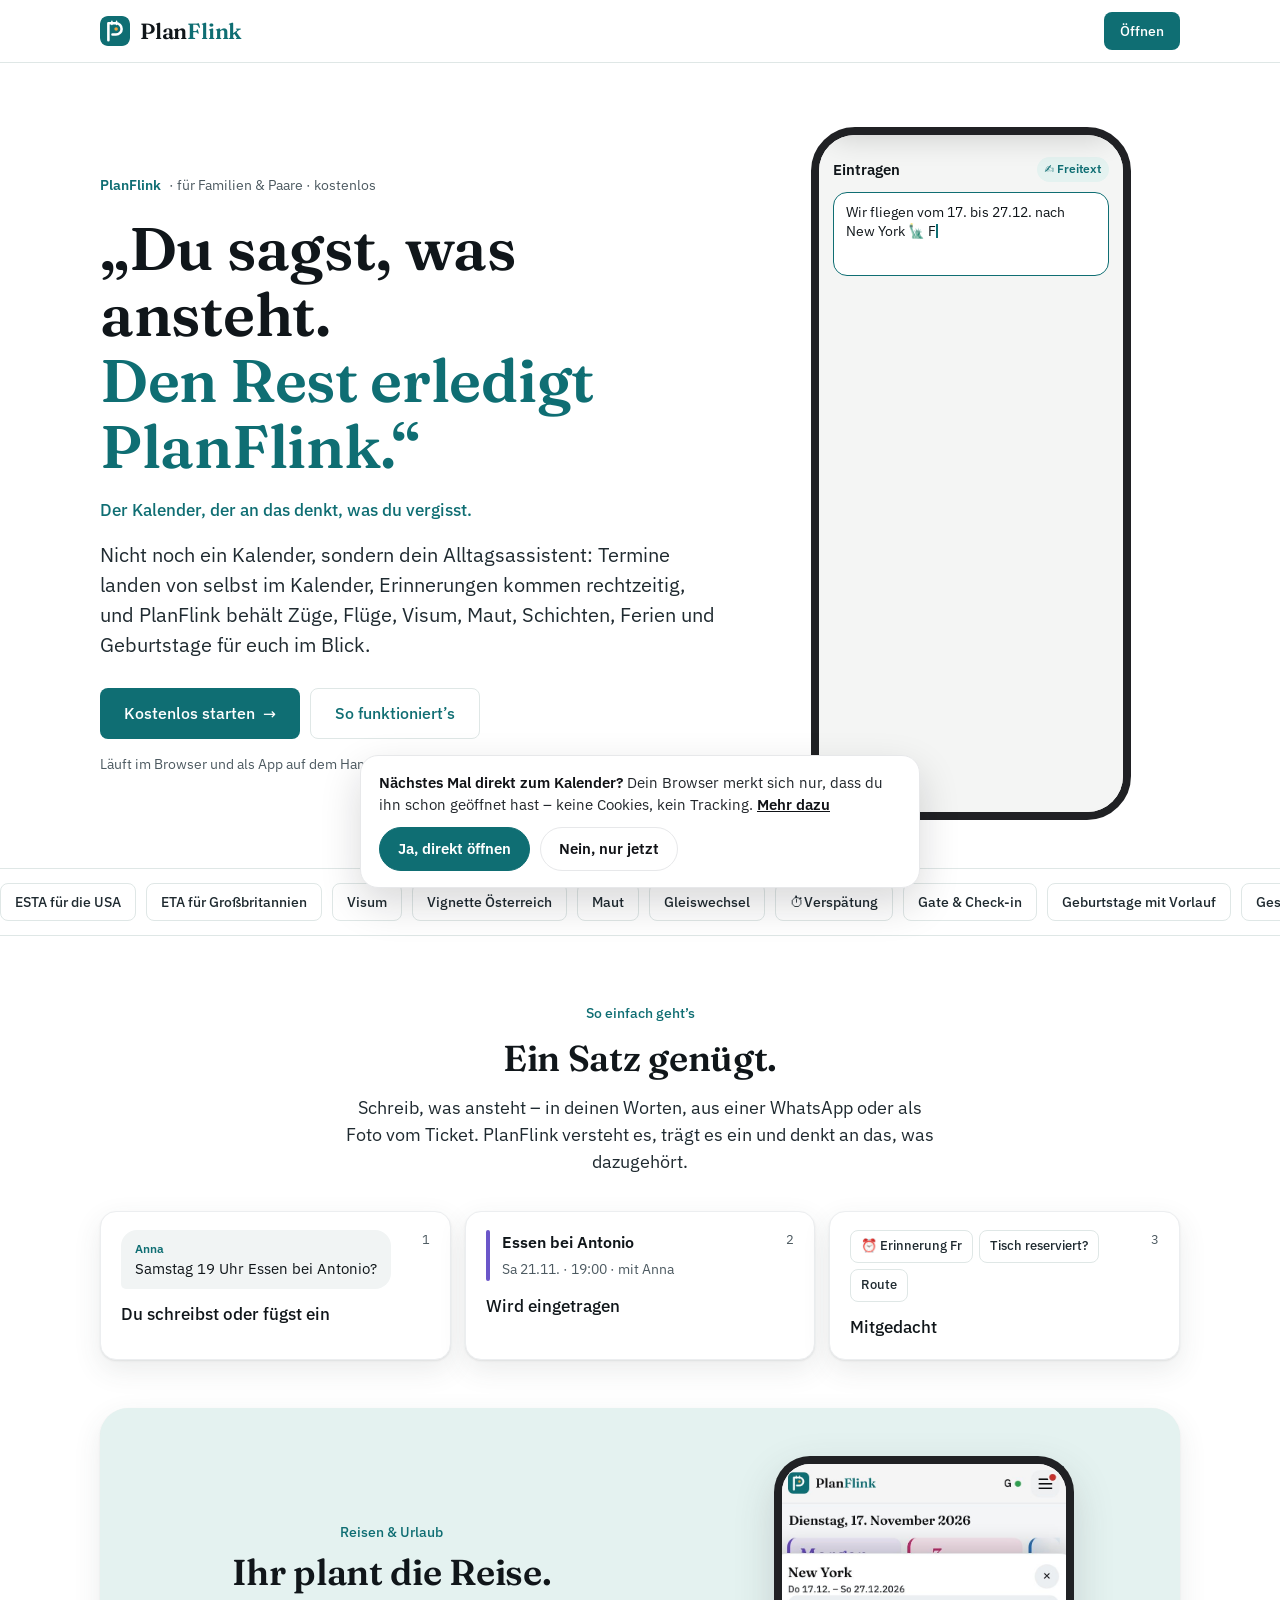
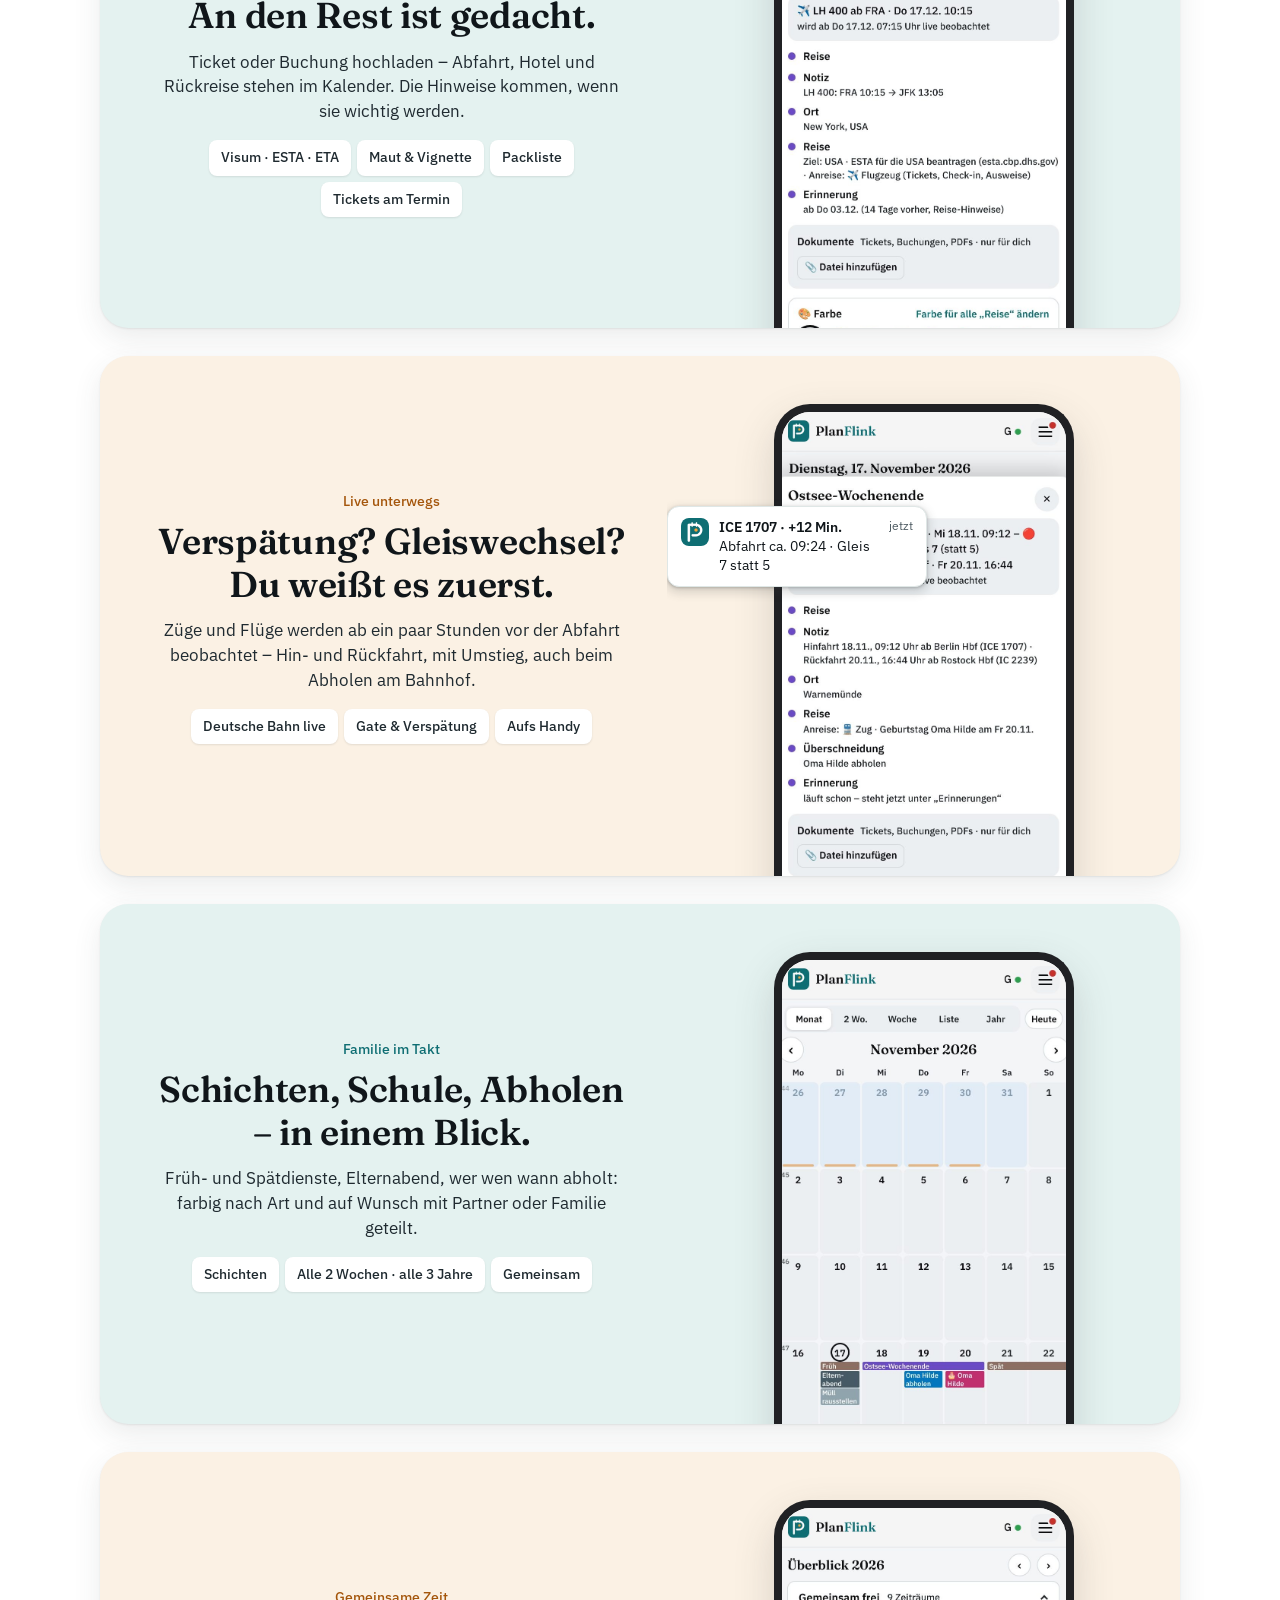
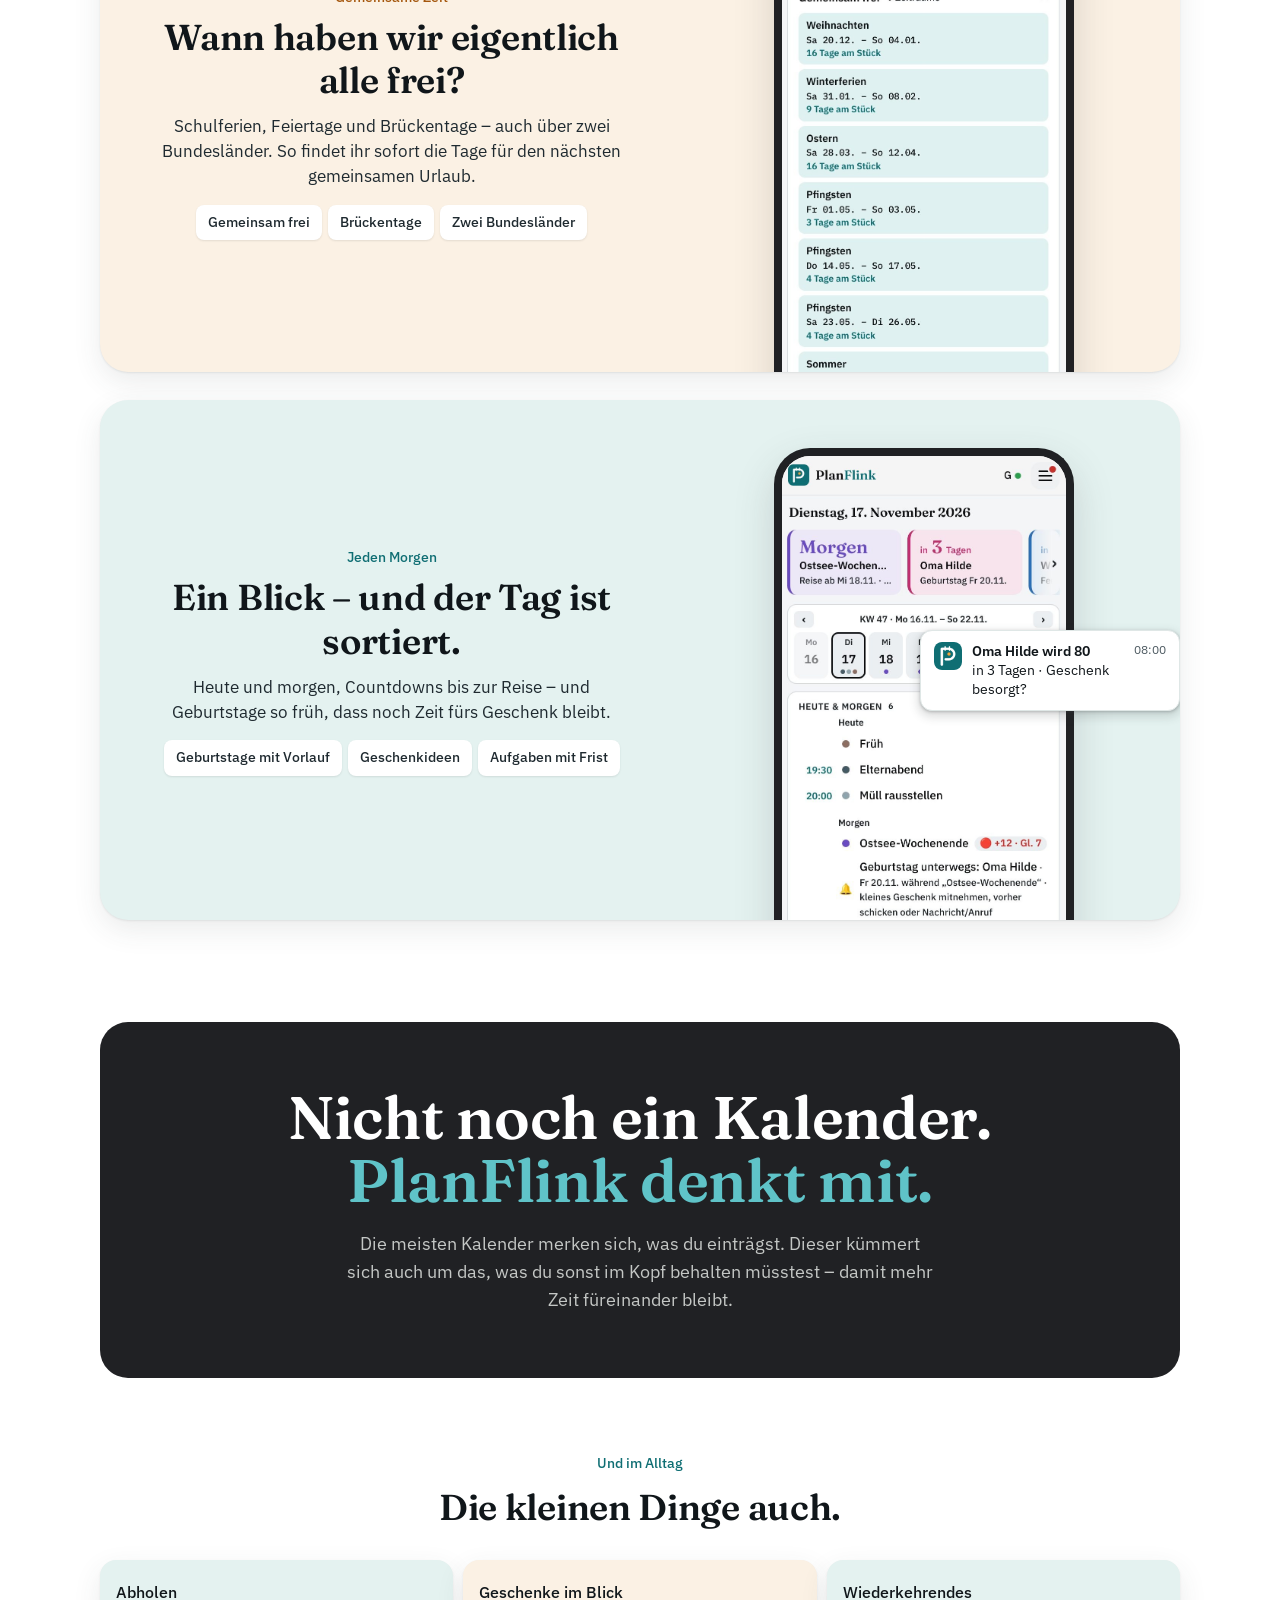
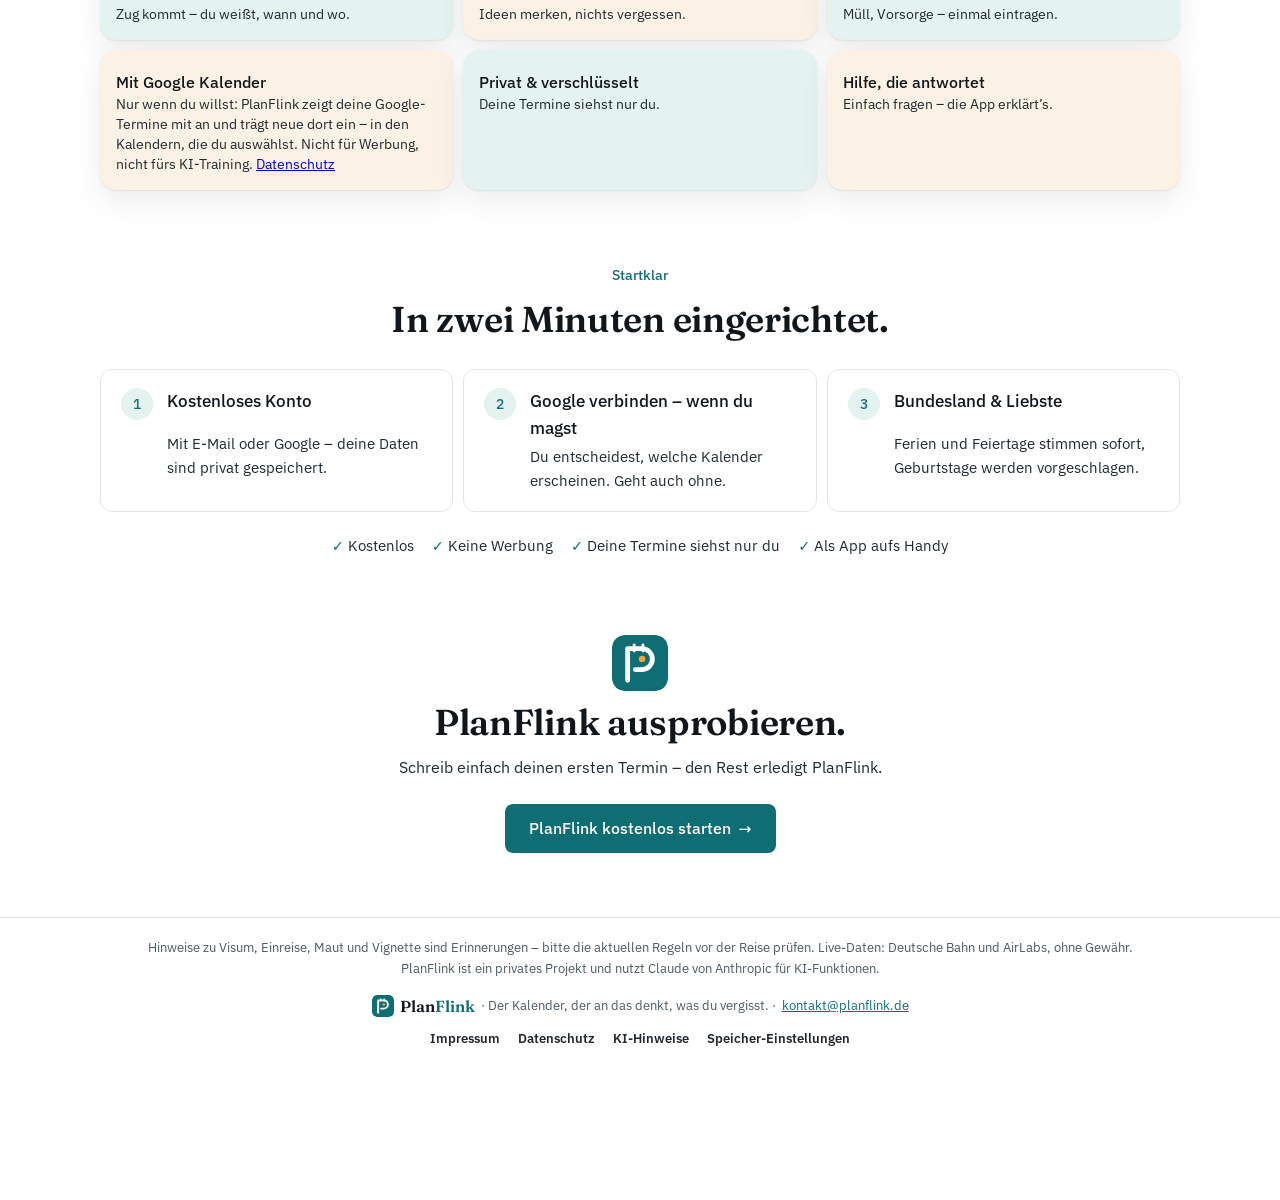
==== commit b03eff62: "Test-Team Runde 1: Nachtdienst über Mitternacht (auch Google), 14-Tage-Liste vollständig, Fristen-Vo" ====
--- a/index.html
+++ b/index.html
@@ -337,7 +337,7 @@
       <div class="tile rv"><span class="ic">🚉</span><b>Abholen</b><span>Zug kommt – du weißt, wann und wo.</span></div>
       <div class="tile rv d1"><span class="ic">🎁</span><b>Geschenke im Blick</b><span>Ideen merken, nichts vergessen.</span></div>
       <div class="tile rv d2"><span class="ic">🔁</span><b>Wiederkehrendes</b><span>Müll, Vorsorge – einmal eintragen.</span></div>
-      <div class="tile rv"><span class="ic">📅</span><b>Mit Google Kalender</b><span>Läuft mit – auf Wunsch.</span></div>
+      <div class="tile rv"><span class="ic">📅</span><b>Mit Google Kalender</b><span>Nur wenn du willst: PlanFlink zeigt deine Google-Termine mit an und trägt neue dort ein – in den Kalendern, die du auswählst. Nicht für Werbung, nicht fürs KI-Training. <a href="datenschutz.html">Datenschutz</a></span></div>
       <div class="tile rv d1"><span class="ic">🔒</span><b>Privat &amp; verschlüsselt</b><span>Deine Termine siehst nur du.</span></div>
       <div class="tile rv d2"><span class="ic">❓</span><b>Hilfe, die antwortet</b><span>Einfach fragen – die App erklärt’s.</span></div>
     </div>
--- a/site.css
+++ b/site.css
@@ -10,6 +10,7 @@
 .legal .back { display: inline-block; margin-top: 8px; font-weight: 600; color: #111317; }
 .foot-links { display: flex; flex-wrap: wrap; gap: 8px 18px; justify-content: center; margin-top: 10px; }
 .foot-links a { color: #22272c; text-decoration: none; font-weight: 600; } .foot-links a:hover { text-decoration: underline; }
+body:has(.consent:not([hidden])) footer { padding-bottom: 150px; }
 .consent { position: fixed; left: 12px; right: 12px; bottom: max(12px, env(safe-area-inset-bottom)); z-index: 40; max-width: 560px; margin: 0 auto; background: #fff; border: 1px solid #e7e8ea; border-radius: 18px; box-shadow: 0 16px 40px rgba(17,19,23,.16); padding: 16px 18px; font-size: 14.5px; line-height: 1.5; color: #22272c; }
 .consent[hidden] { display: none; }
 .consent b { color: #111317; } .consent a { color: #111317; font-weight: 600; }
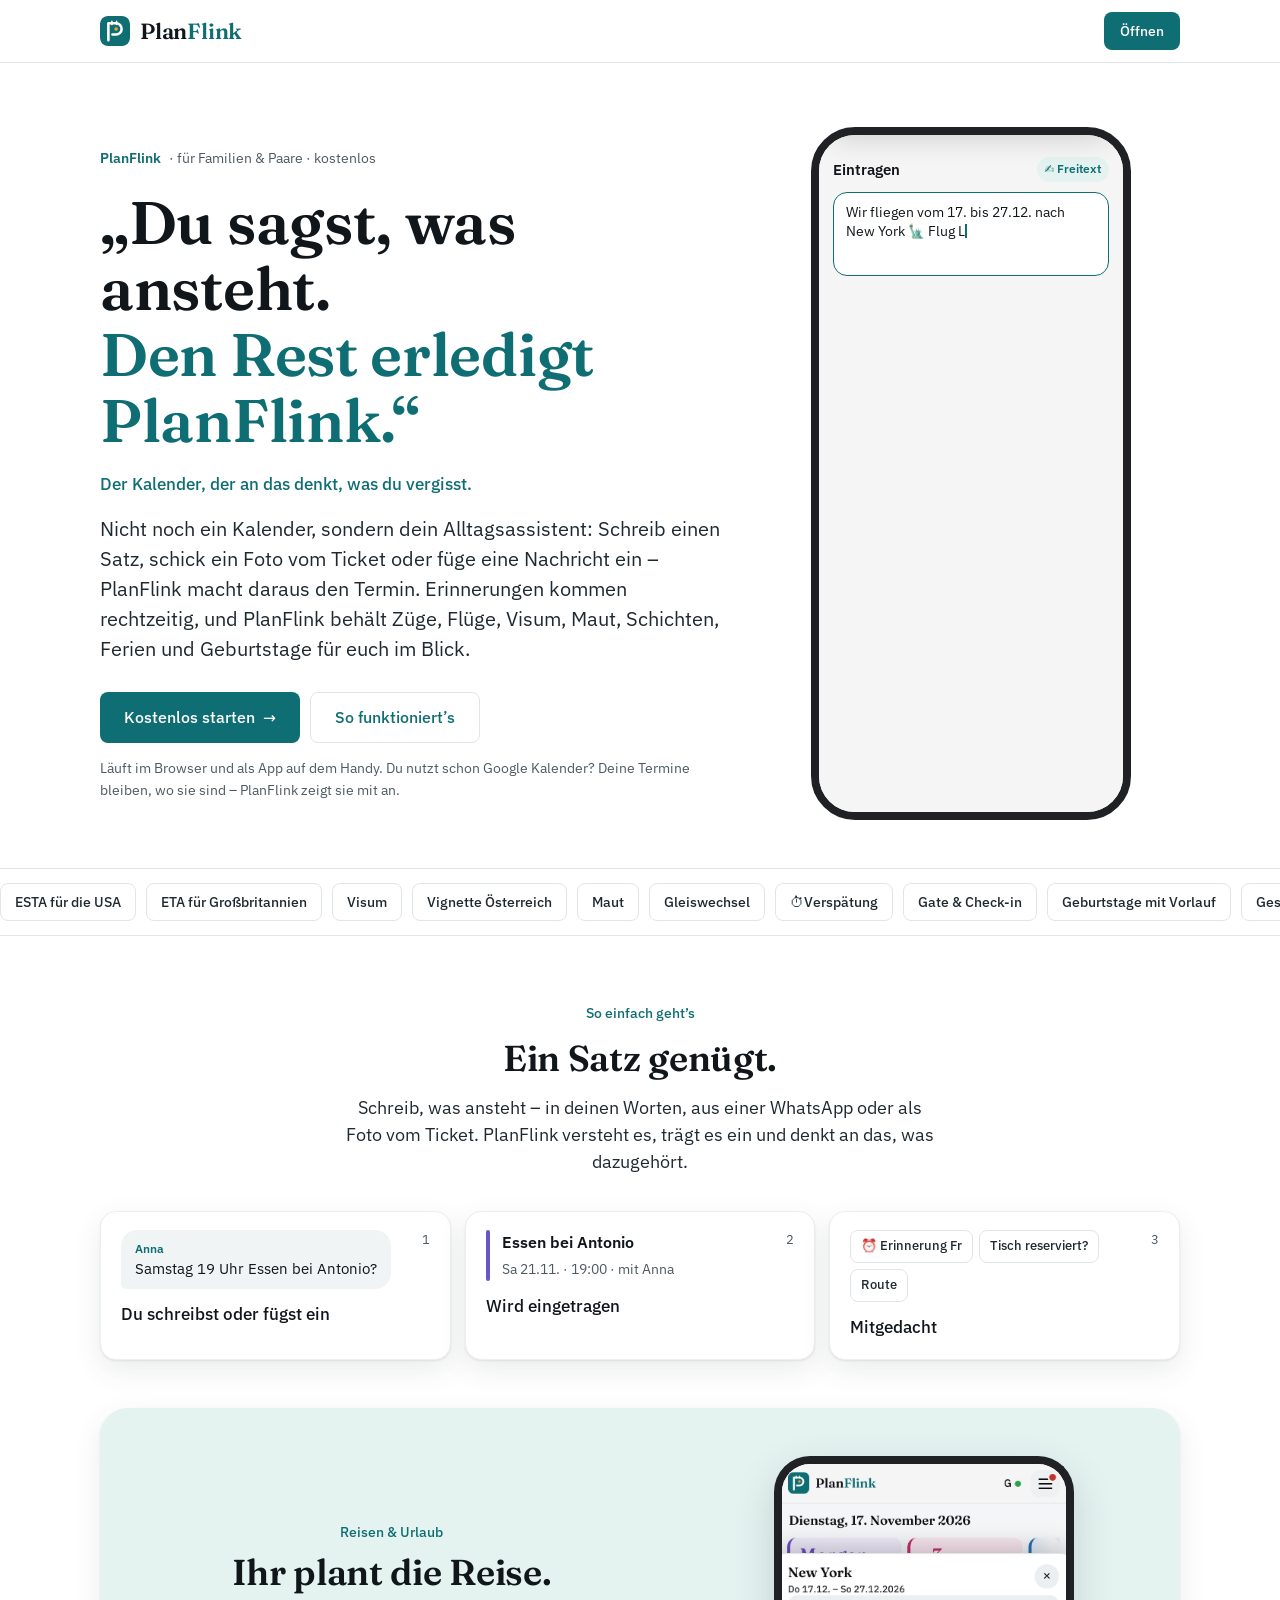
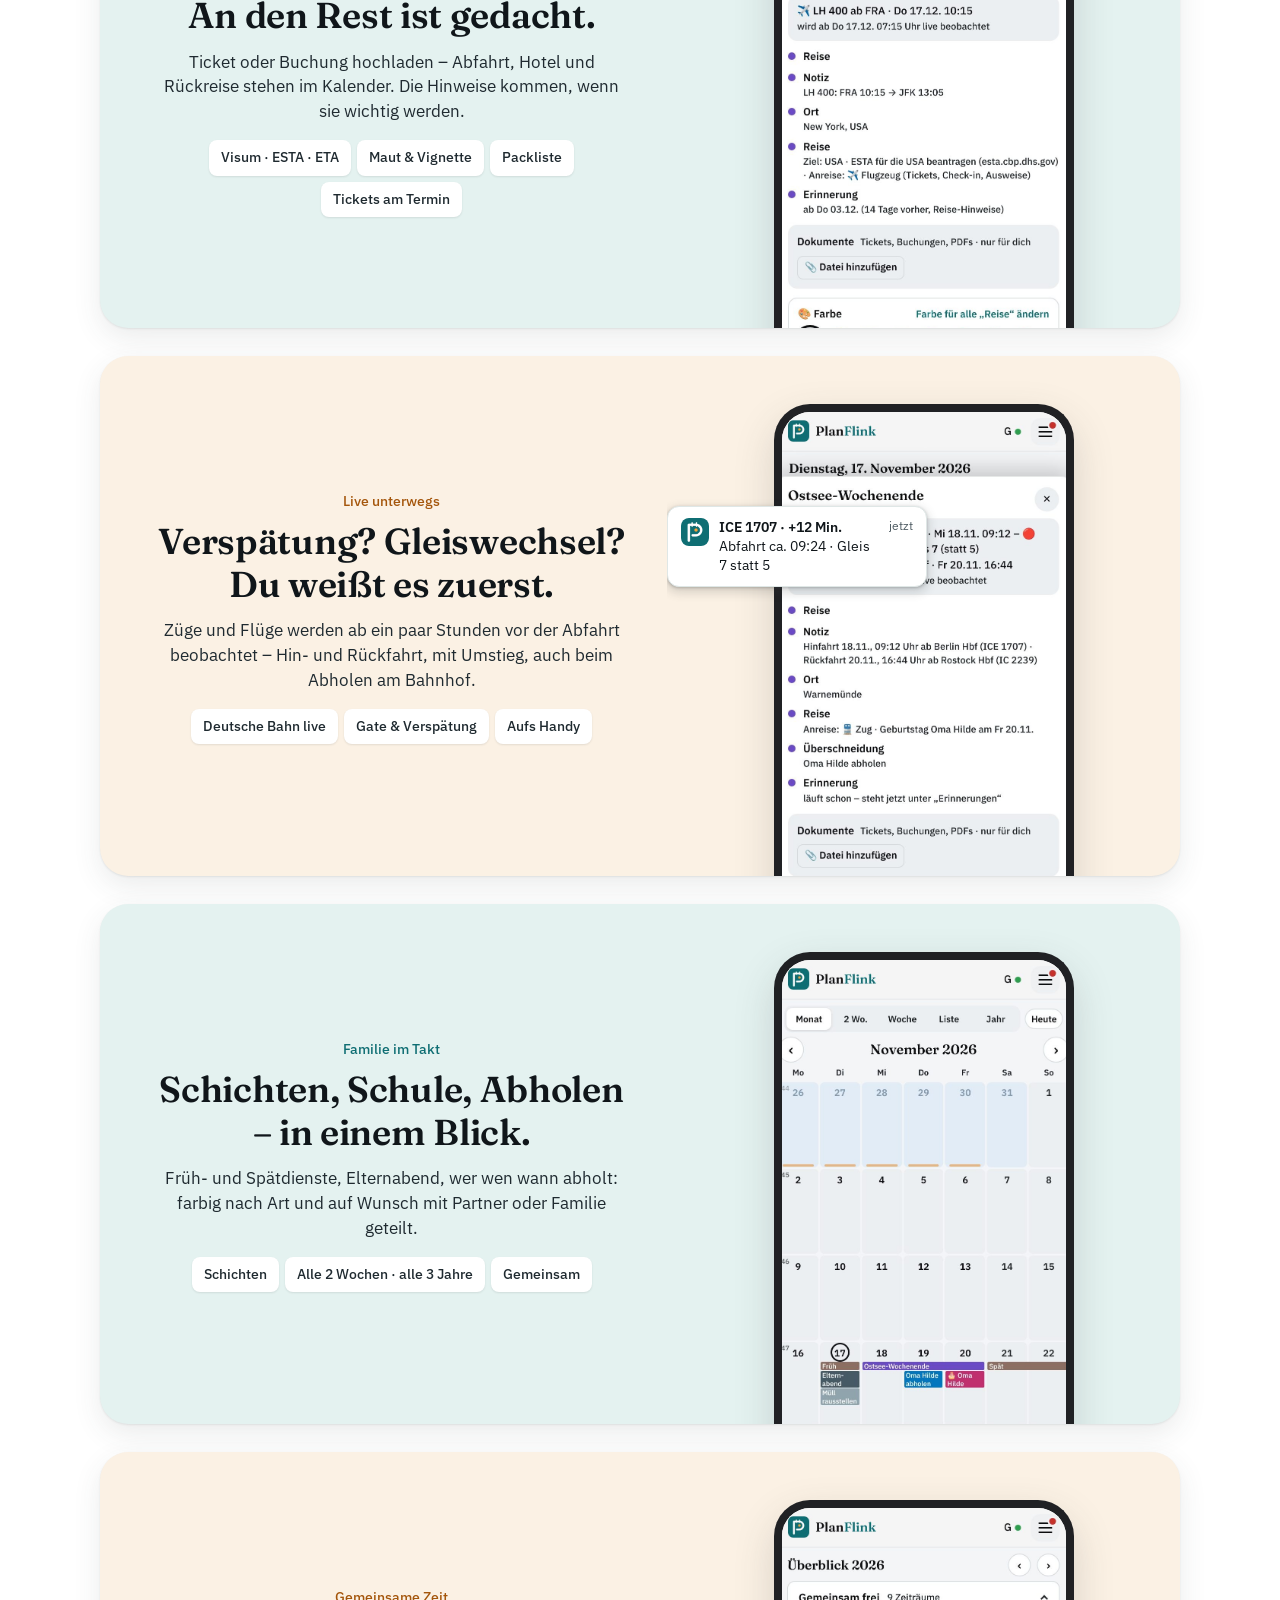
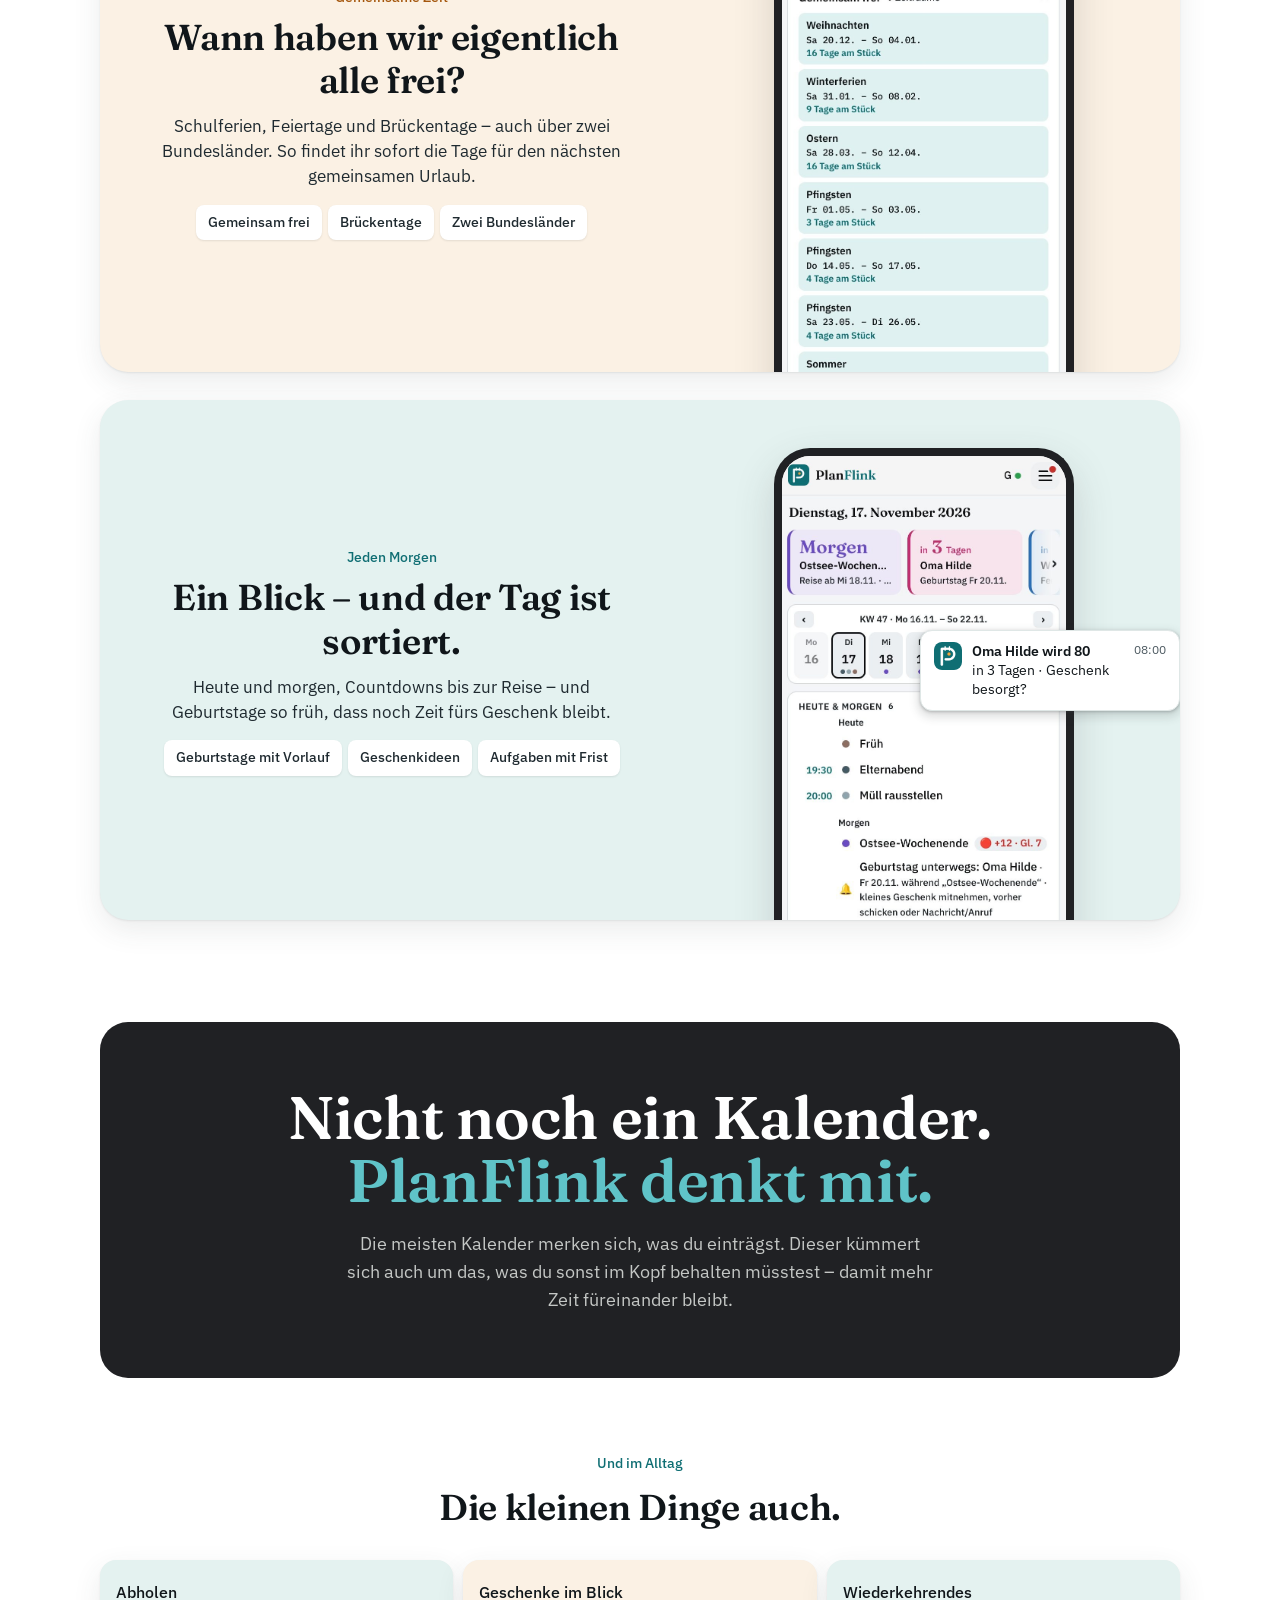
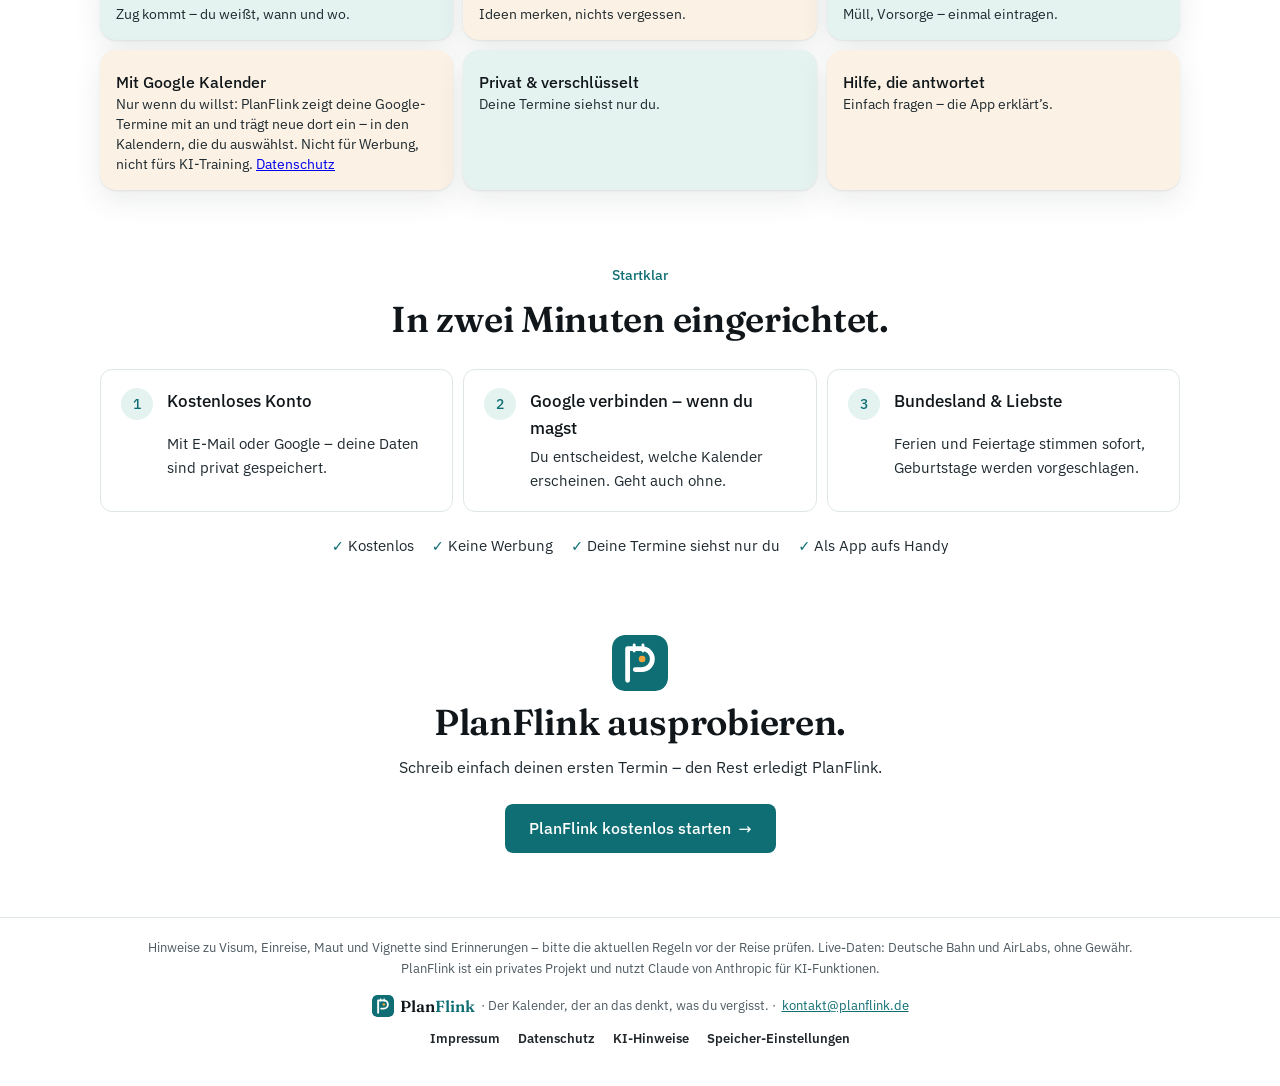
==== commit 1de42464: "Bernds Funde: Start ohne Zwischenfrage, Meldung mit Anzeigen, Lupe, Tag antippen, Dauer bleibt - Sta" ====
--- a/index.html
+++ b/index.html
@@ -19,9 +19,7 @@
   function consent(v) { try { localStorage.setItem("mk-consent", v); if (v !== "yes") localStorage.removeItem("mk-open"); } catch (e) {} document.getElementById("consent").hidden = true; if (GO_AFTER) go(); }
   var BACK = new URLSearchParams(location.search).has("back"); // aus dem Kalender heraus geöffnet
   function openCal() { if (BACK) { backToApp(); return false; }
-    var asked = true; try { asked = !!localStorage.getItem("mk-consent"); } catch (e) {}
-    if (!asked) { GO_AFTER = true; document.getElementById("consent").hidden = false; return false; } // erst beim Öffnen fragen – nichts verdeckt den Button
-    go(); return false; }
+    go(); return false; } // kein Zwischenschritt: die Frage „direkt öffnen?“ gibt es in der App unter ☰ und unten bei „Speicher-Einstellungen“
   function backToApp() { try { window.close(); } catch (e) {}
     setTimeout(function () { var h = document.getElementById("backhint"); if (h) h.hidden = false; }, 300); }
 </script>
@@ -251,9 +249,9 @@
       <span class="kick"><b class="kb">PlanFlink</b> · für Familien &amp; Paare · kostenlos</span>
       <h1>„Du sagst, was ansteht.<br><em>Den Rest erledigt PlanFlink.“</em></h1>
       <p class="claimline">Der Kalender, der an das denkt, was du vergisst.</p>
-      <p class="lead">Nicht noch ein Kalender, sondern dein Alltagsassistent: Termine landen von selbst im Kalender, Erinnerungen kommen rechtzeitig, und PlanFlink behält Züge, Flüge, Visum, Maut, Schichten, Ferien und Geburtstage für euch im Blick.</p>
+      <p class="lead">Nicht noch ein Kalender, sondern dein Alltagsassistent: Schreib einen Satz, schick ein Foto vom Ticket oder füge eine Nachricht ein – PlanFlink macht daraus den Termin. Erinnerungen kommen rechtzeitig, und PlanFlink behält Züge, Flüge, Visum, Maut, Schichten, Ferien und Geburtstage für euch im Blick.</p>
       <div class="ctas"><a class="btn" href="/app/" onclick="return openCal()">Kostenlos starten <span aria-hidden="true">→</span></a><a class="btn ghost" href="#so">So funktioniert’s</a></div>
-      <p class="free">Läuft im Browser und als App auf dem Handy – mit oder ohne Google Kalender.</p>
+      <p class="free">Läuft im Browser und als App auf dem Handy. Du nutzt schon Google Kalender? Deine Termine bleiben, wo sie sind – PlanFlink zeigt sie mit an.</p>
     </div>
     <div class="phone" aria-label="Beispiel: Aus einer Nachricht wird eine Reise mit allem Drumherum">
       <div class="demo" id="demo" aria-hidden="true">
@@ -393,7 +391,6 @@
     at(t0 + 9500, function () { push.classList.add("on"); });
     at(t0 + 15500, run);
   }
-  try { if (!localStorage.getItem("mk-consent") && !BACK) setTimeout(function () { document.getElementById("consent").hidden = false; }, 1800); } catch (e) {}
   // gestapelte Karten: die untere Karte tritt leicht zurück, wenn die nächste darüber gleitet
   var cards = [].slice.call(document.querySelectorAll(".sk"));
   if (!reduce && cards.length) { var tick = false; function upd() { tick = false; cards.forEach(function (c, i) { var n = cards[i + 1]; if (!n) return; var r = n.getBoundingClientRect(), top = parseFloat(getComputedStyle(n).top) || 80, h = c.offsetHeight || 1; var p = Math.min(1, Math.max(0, 1 - (r.top - top) / h)); c.style.transform = p ? "scale(" + (1 - p * .06) + ")" : ""; c.style.filter = p ? "brightness(" + (1 - p * .08) + ")" : ""; }); }
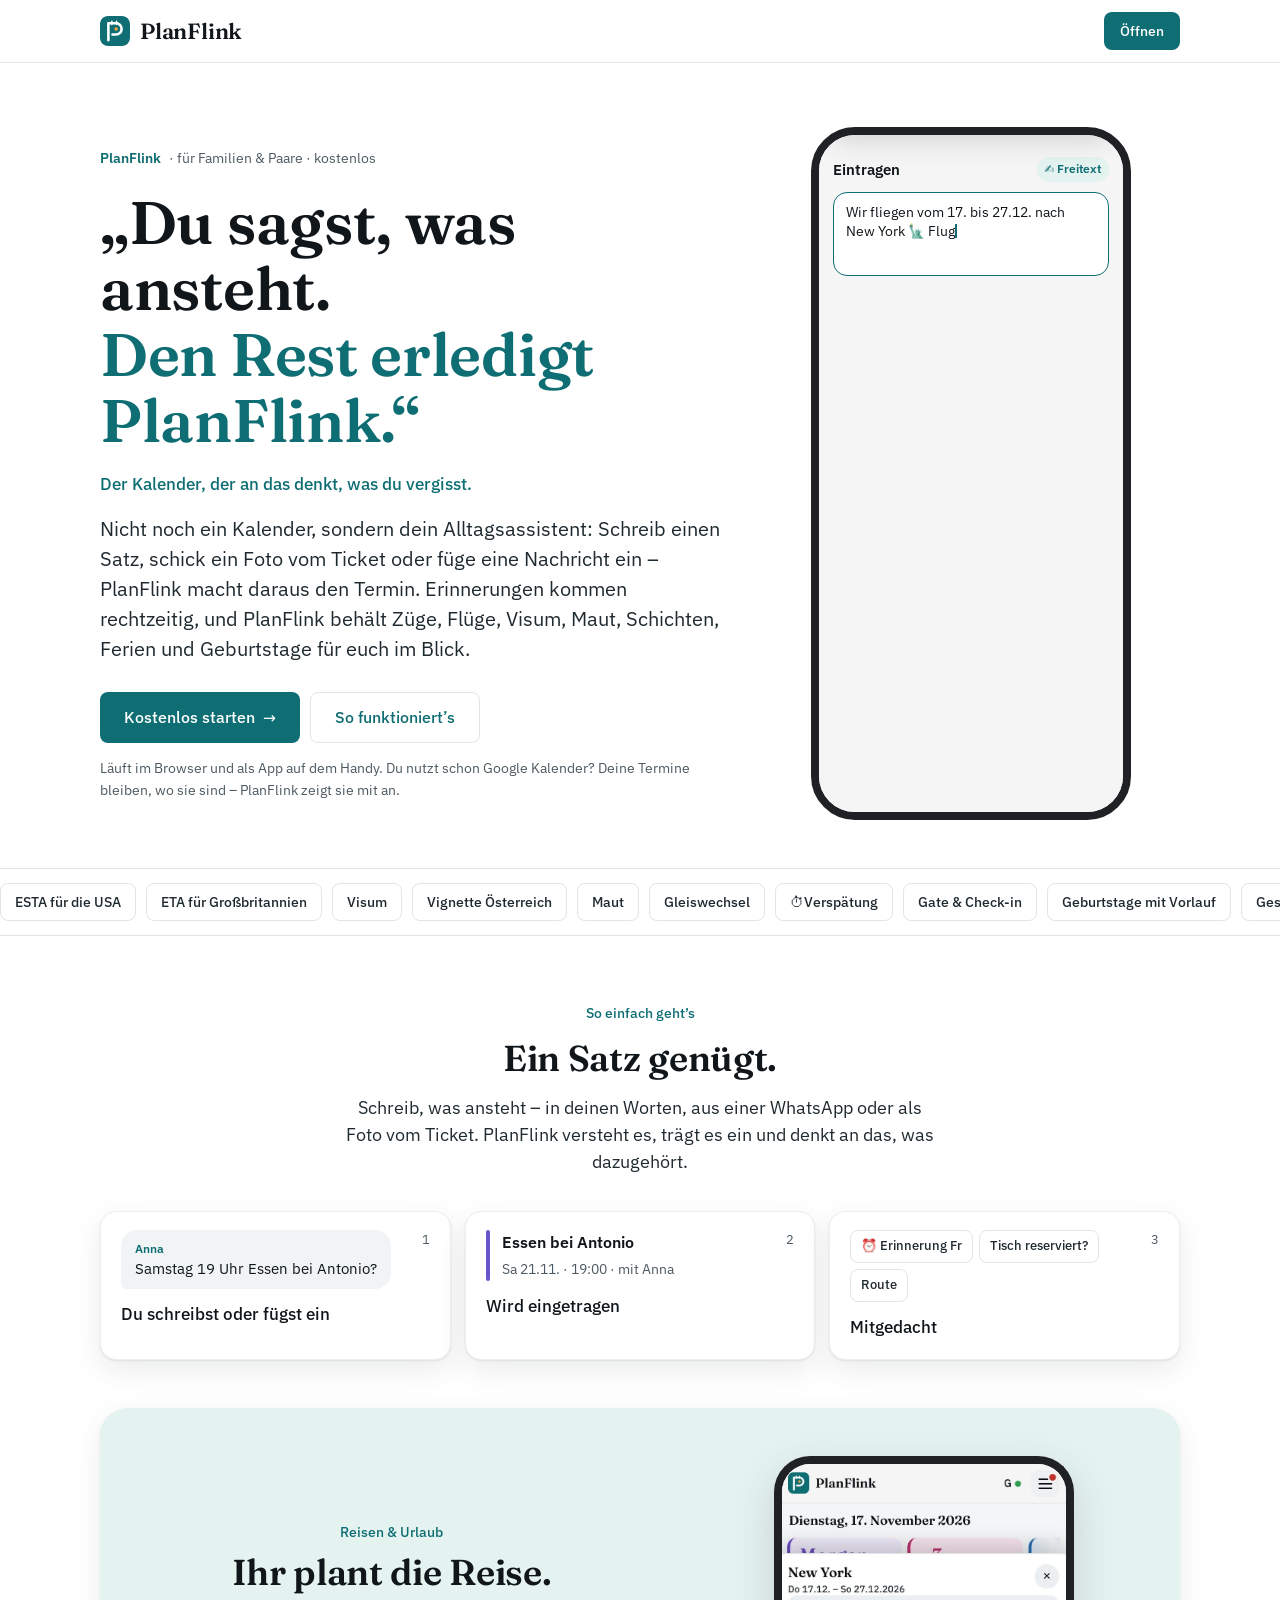
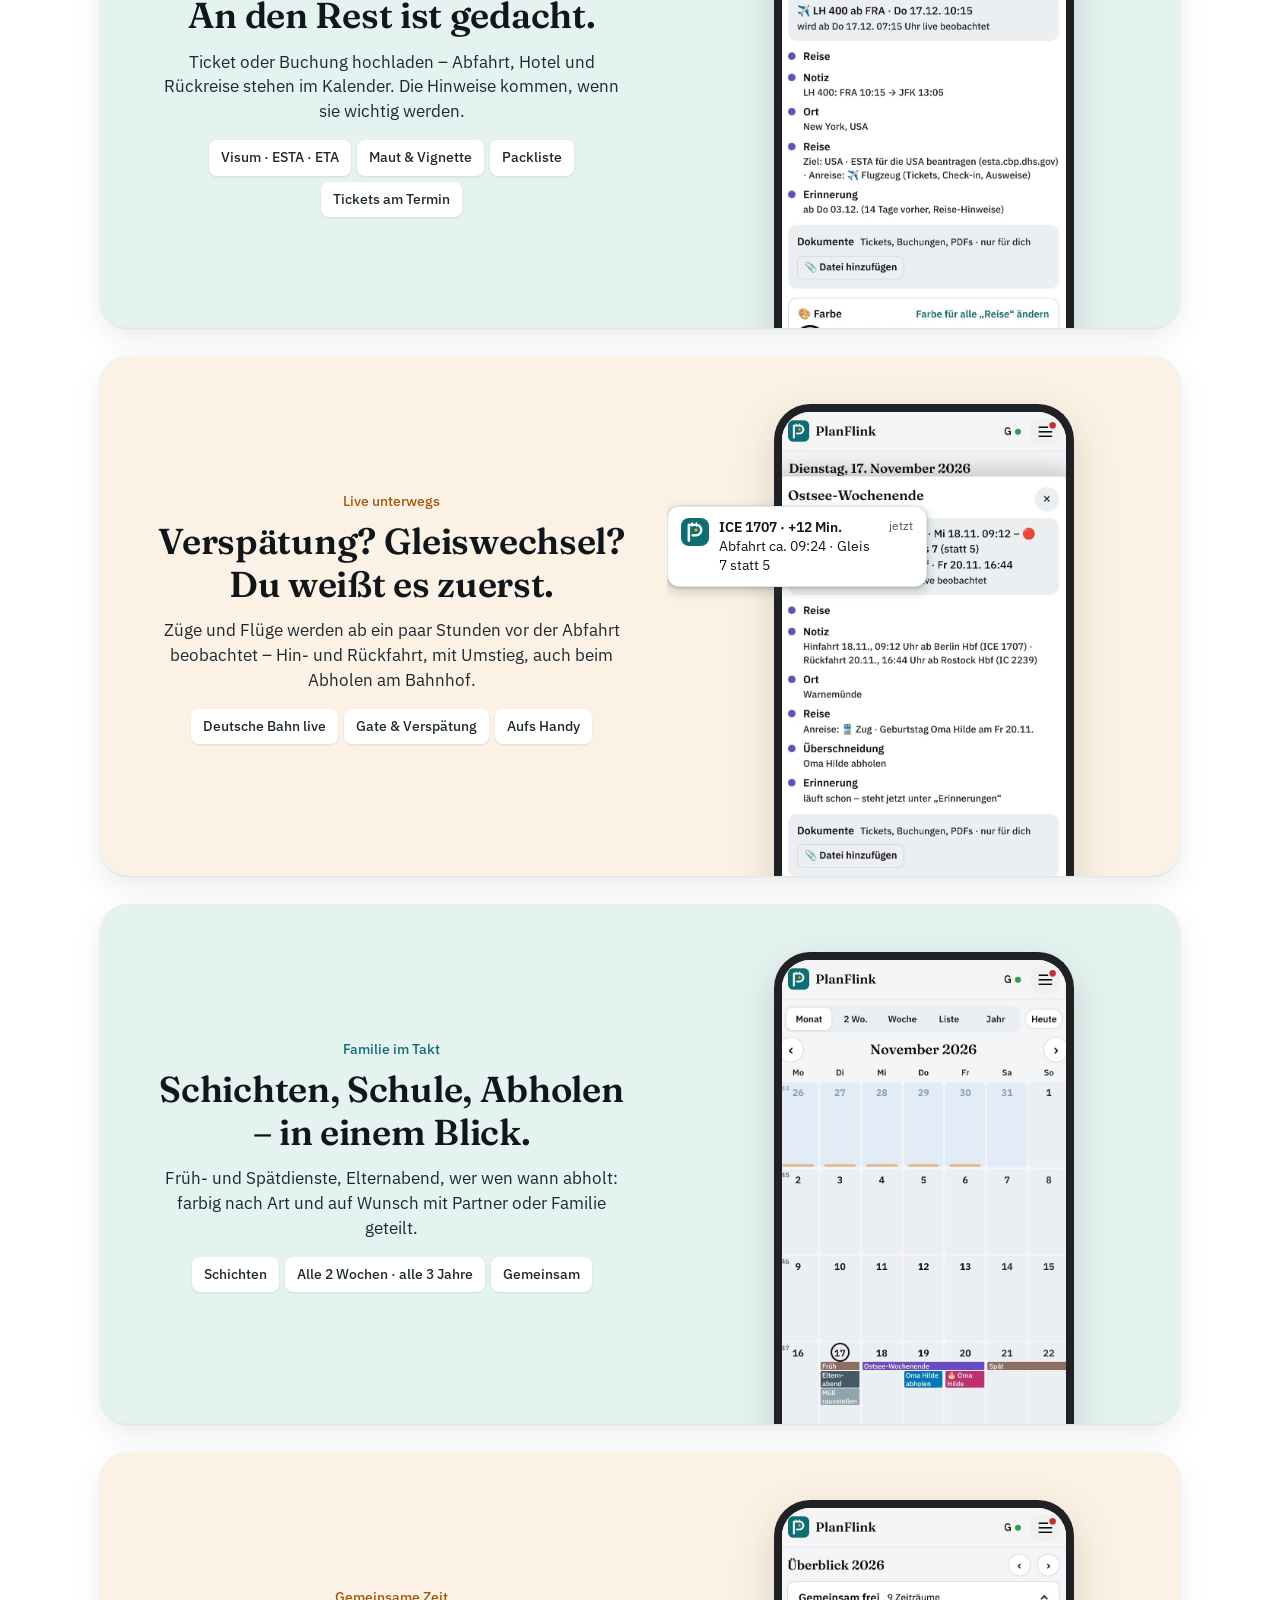
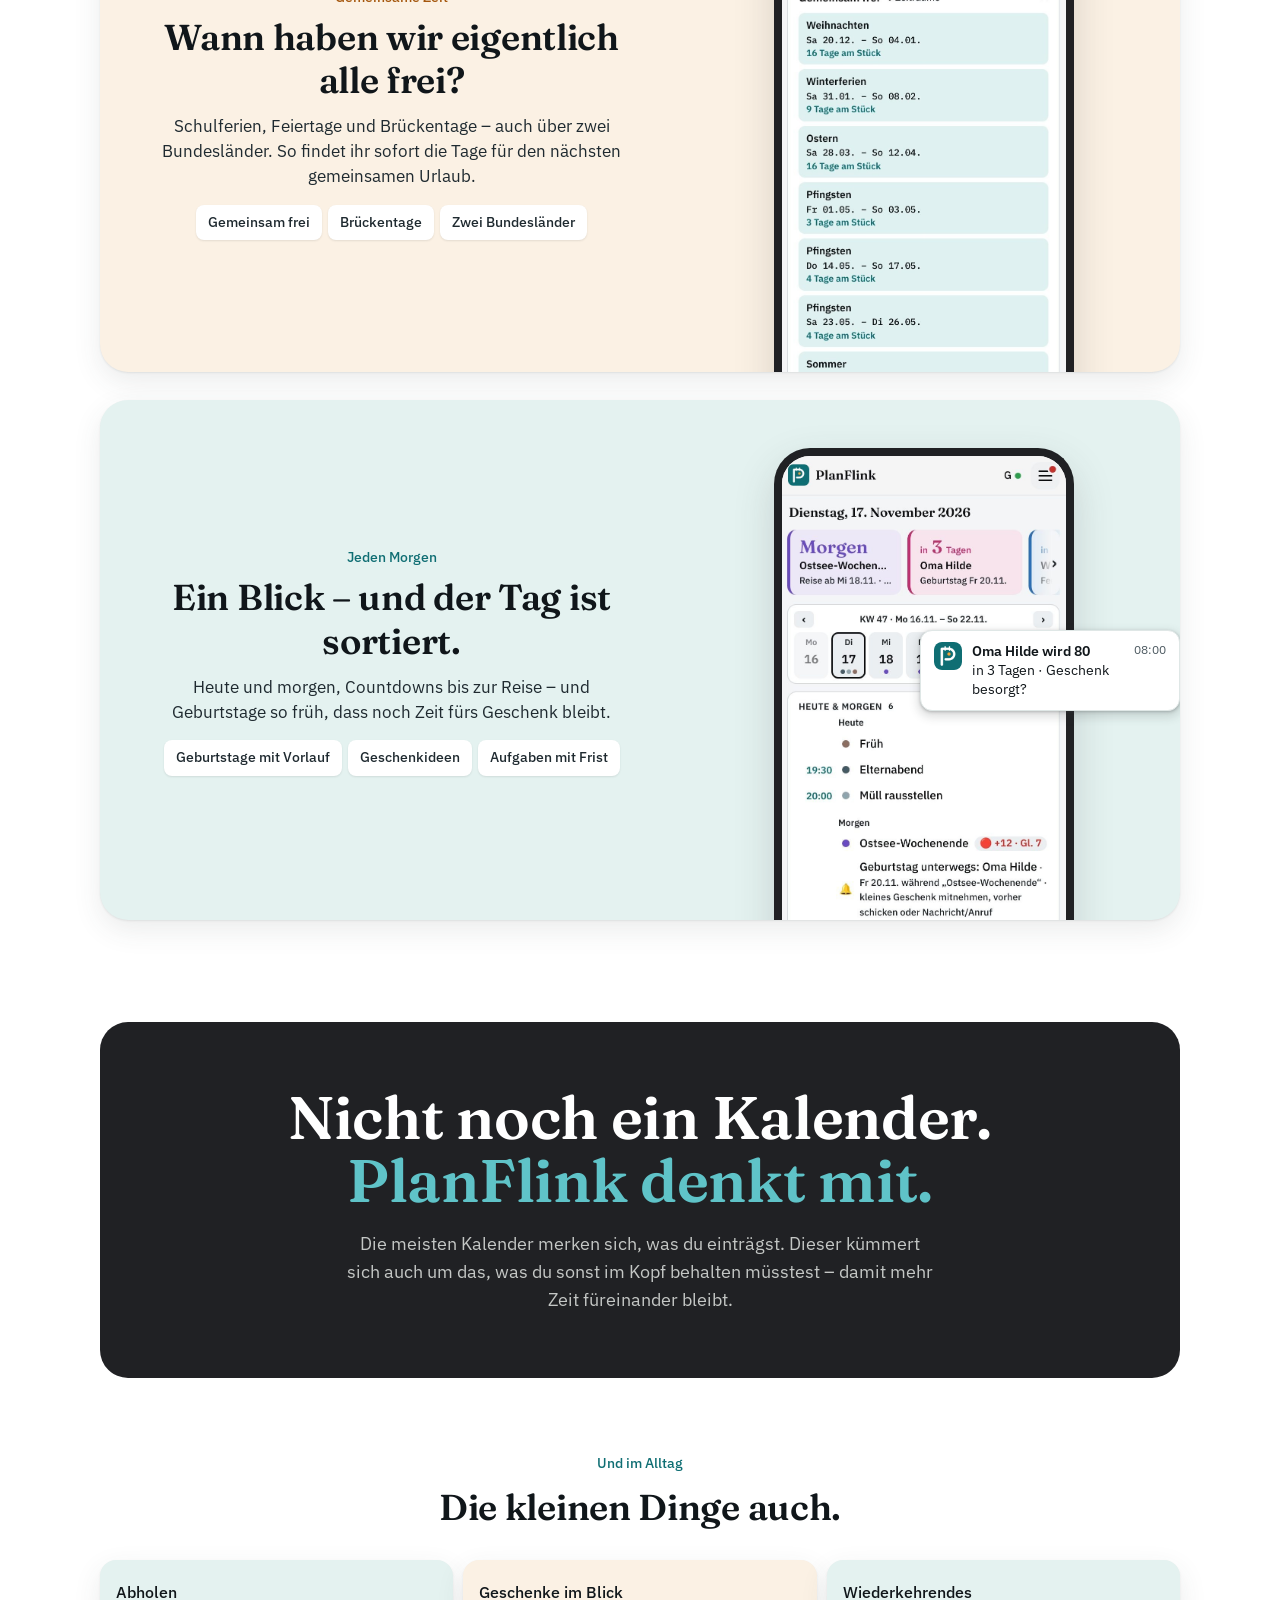
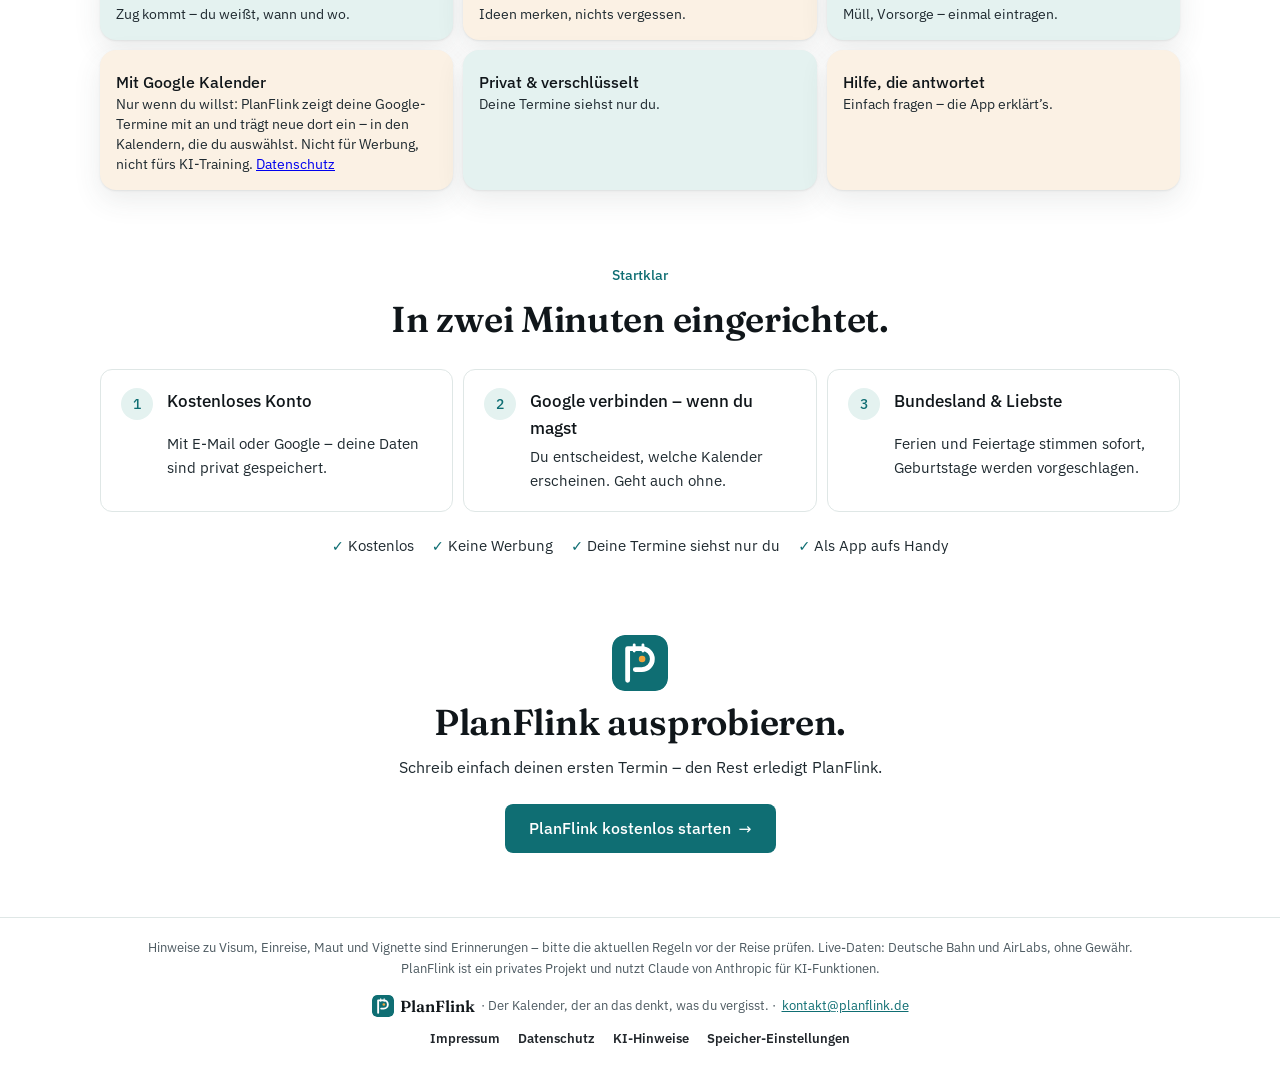
==== commit 474fd946: "PlanFlink überall einfarbig (Kopfzeile, Startseite, Einladung, Vorschaubild, Screenshots) Co-Authore" ====
--- a/index.html
+++ b/index.html
@@ -192,7 +192,7 @@
   .hero h1 { font-size: clamp(36px, 6vw, 60px); line-height: 1.1; } .hero h1 em { color: var(--acc); font-style: normal; }
   .claimline { margin: 10px 0 16px; font-size: 17px; color: var(--acc); font-weight: 500; }
   .kick .kb { color: var(--acc); font-weight: 600; }
-  .brand { font-family: Fraunces, Georgia, serif; font-weight: 600; font-size: 22px; letter-spacing: -.2px; } .brand span, .foot-brand b span { color: var(--acc); }
+  .brand { font-family: Fraunces, Georgia, serif; font-weight: 600; font-size: 22px; letter-spacing: -.2px; }
   .foot-brand { margin-top: 14px; display: flex; flex-wrap: wrap; align-items: center; justify-content: center; gap: 6px; color: var(--soft); } .foot-brand img { width: 22px; height: 22px; border-radius: 5px; } .foot-brand b { font-family: Fraunces, Georgia, serif; font-weight: 600; color: var(--ink); font-size: 16px; } .foot-brand a { color: var(--acc); }
   .cta-logo { width: 56px; height: 56px; border-radius: 13px; display: block; margin: 0 auto 10px; }
   .h2, .sk h2, .cta h2 { font-size: clamp(26px, 3.6vw, 36px); line-height: 1.2; }
@@ -241,7 +241,7 @@
 <script>if (/[?&]geloescht=1/.test(location.search)) document.addEventListener("DOMContentLoaded", function () { var d = document.createElement("div"); d.setAttribute("role", "status"); d.style.cssText = "background:#0f6e73;color:#fff;padding:12px 16px;text-align:center;font-weight:600"; d.textContent = "Dein Konto und alle Daten wurden gelöscht. Danke, dass du PlanFlink ausprobiert hast."; document.body.prepend(d); try { history.replaceState(null, "", "/?info"); } catch (e) {} });</script>
 <div id="backhint" hidden style="position:fixed;left:12px;right:12px;top:max(12px,env(safe-area-inset-top));z-index:60;max-width:520px;margin:0 auto;background:#111317;color:#fff;border-radius:16px;padding:14px 16px;font-size:15px;line-height:1.5;box-shadow:0 12px 30px rgba(0,0,0,.25)">Tippe oben links auf <b>✕</b> bzw. „Zurück“ – dann bist du wieder in deinem Kalender.</div>
 
-<nav class="nav" id="nav"><div class="wrap"><img src="favicon.svg" alt=""> <span class="brand">Plan<span>Flink</span></span><a class="nb" href="/app/" onclick="return openCal()">Öffnen</a></div></nav>
+<nav class="nav" id="nav"><div class="wrap"><img src="favicon.svg" alt=""> <span class="brand">PlanFlink</span><a class="nb" href="/app/" onclick="return openCal()">Öffnen</a></div></nav>
 
 <header class="hero">
   <div class="wrap">
@@ -358,7 +358,7 @@
 <div class="cta"><img class="cta-logo" src="favicon.svg" alt=""><h2>PlanFlink ausprobieren.</h2><p>Schreib einfach deinen ersten Termin – den Rest erledigt PlanFlink.</p><a class="btn" href="/app/" onclick="return openCal()">PlanFlink kostenlos starten <span aria-hidden="true">→</span></a></div>
 <footer>Hinweise zu Visum, Einreise, Maut und Vignette sind Erinnerungen – bitte die aktuellen Regeln vor der Reise prüfen. Live-Daten: Deutsche Bahn und AirLabs, ohne Gewähr.<br>
   PlanFlink ist ein privates Projekt und nutzt Claude von Anthropic für KI-Funktionen.
-  <div class="foot-brand"><img src="favicon.svg" alt=""> <b>Plan<span>Flink</span></b> · Der Kalender, der an das denkt, was du vergisst. · <a href="mailto:kontakt@planflink.de">kontakt@planflink.de</a></div>
+  <div class="foot-brand"><img src="favicon.svg" alt=""> <b>PlanFlink</b> · Der Kalender, der an das denkt, was du vergisst. · <a href="mailto:kontakt@planflink.de">kontakt@planflink.de</a></div>
   <div class="foot-links"><a href="/impressum.html">Impressum</a><a href="/datenschutz.html">Datenschutz</a><a href="/ki-hinweise.html">KI-Hinweise</a><a href="#" onclick="document.getElementById('consent').hidden=false;return false">Speicher-Einstellungen</a></div></footer>
 <div class="consent" id="consent" hidden role="dialog" aria-label="Speicher-Einstellungen">
   <b>Nächstes Mal direkt zum Kalender?</b> Dein Browser merkt sich nur, dass du ihn schon geöffnet hast – keine Cookies, kein Tracking. <a href="/datenschutz.html">Mehr dazu</a>
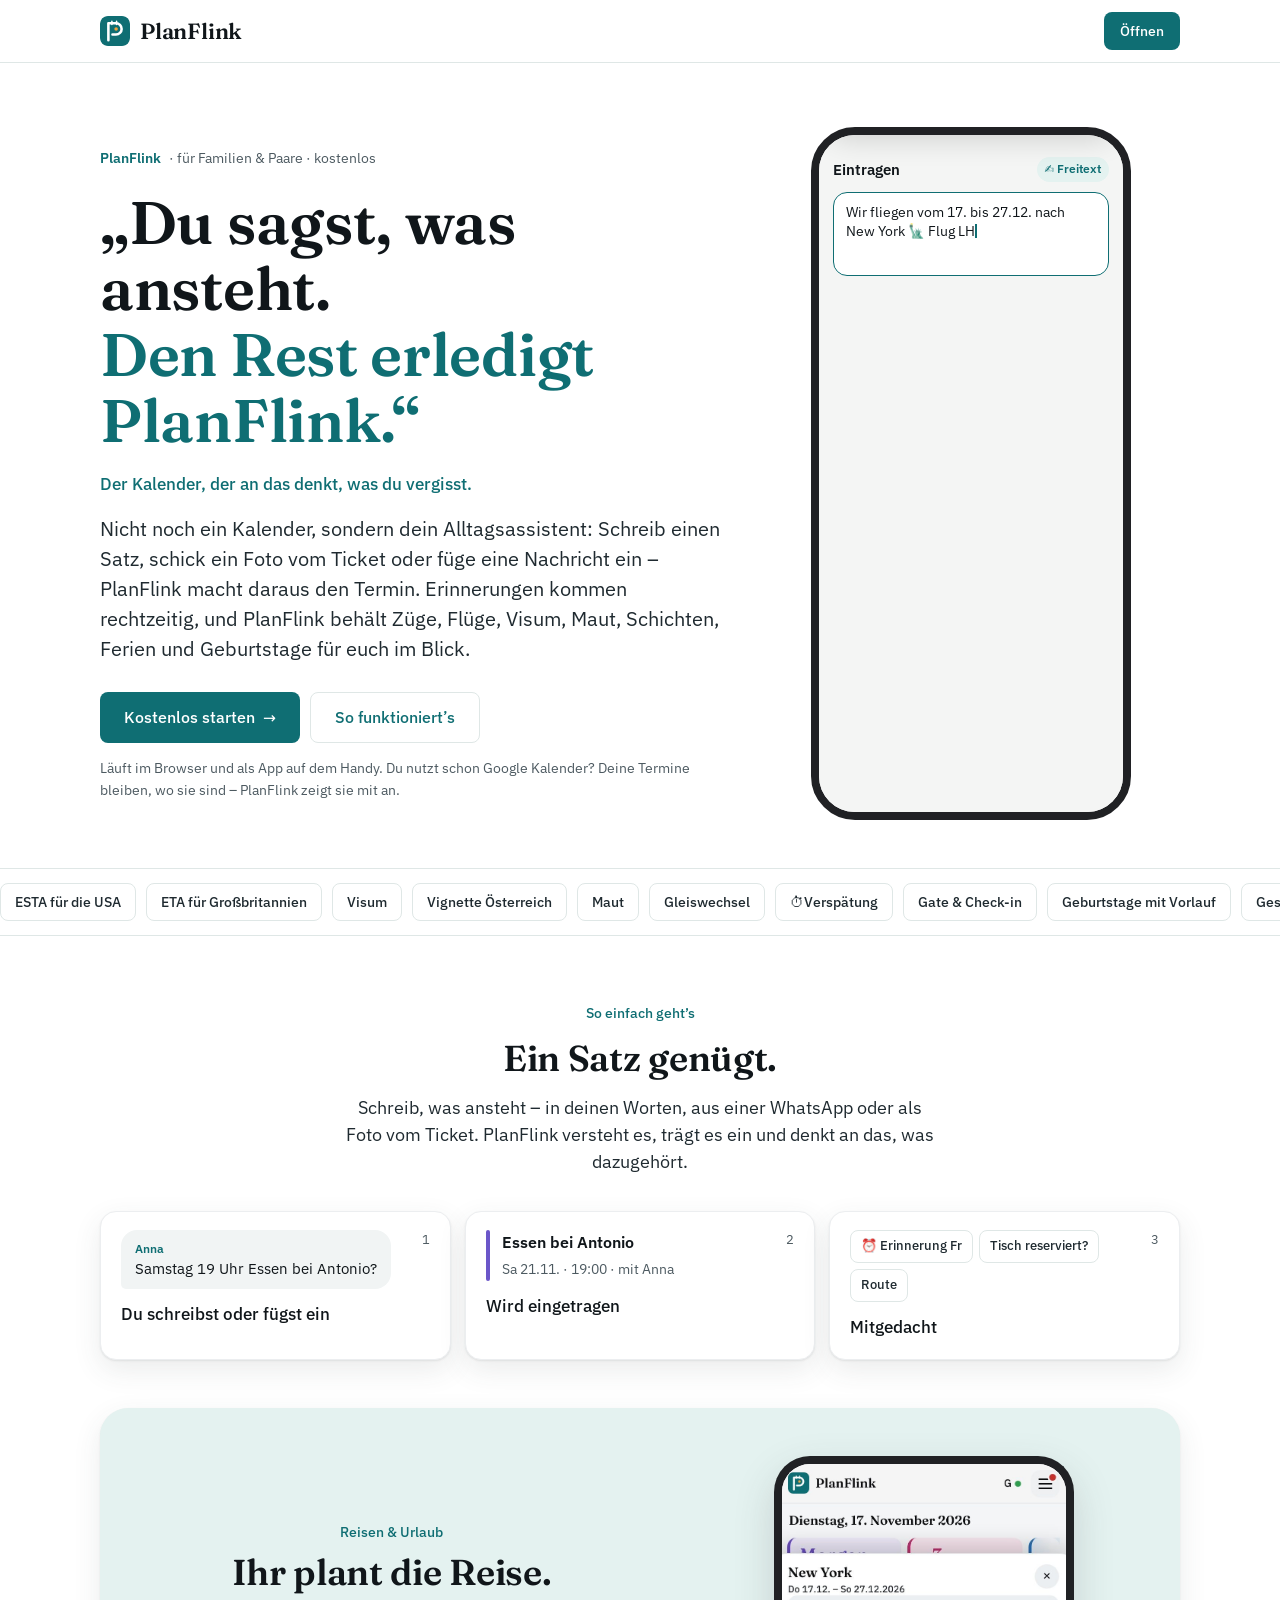
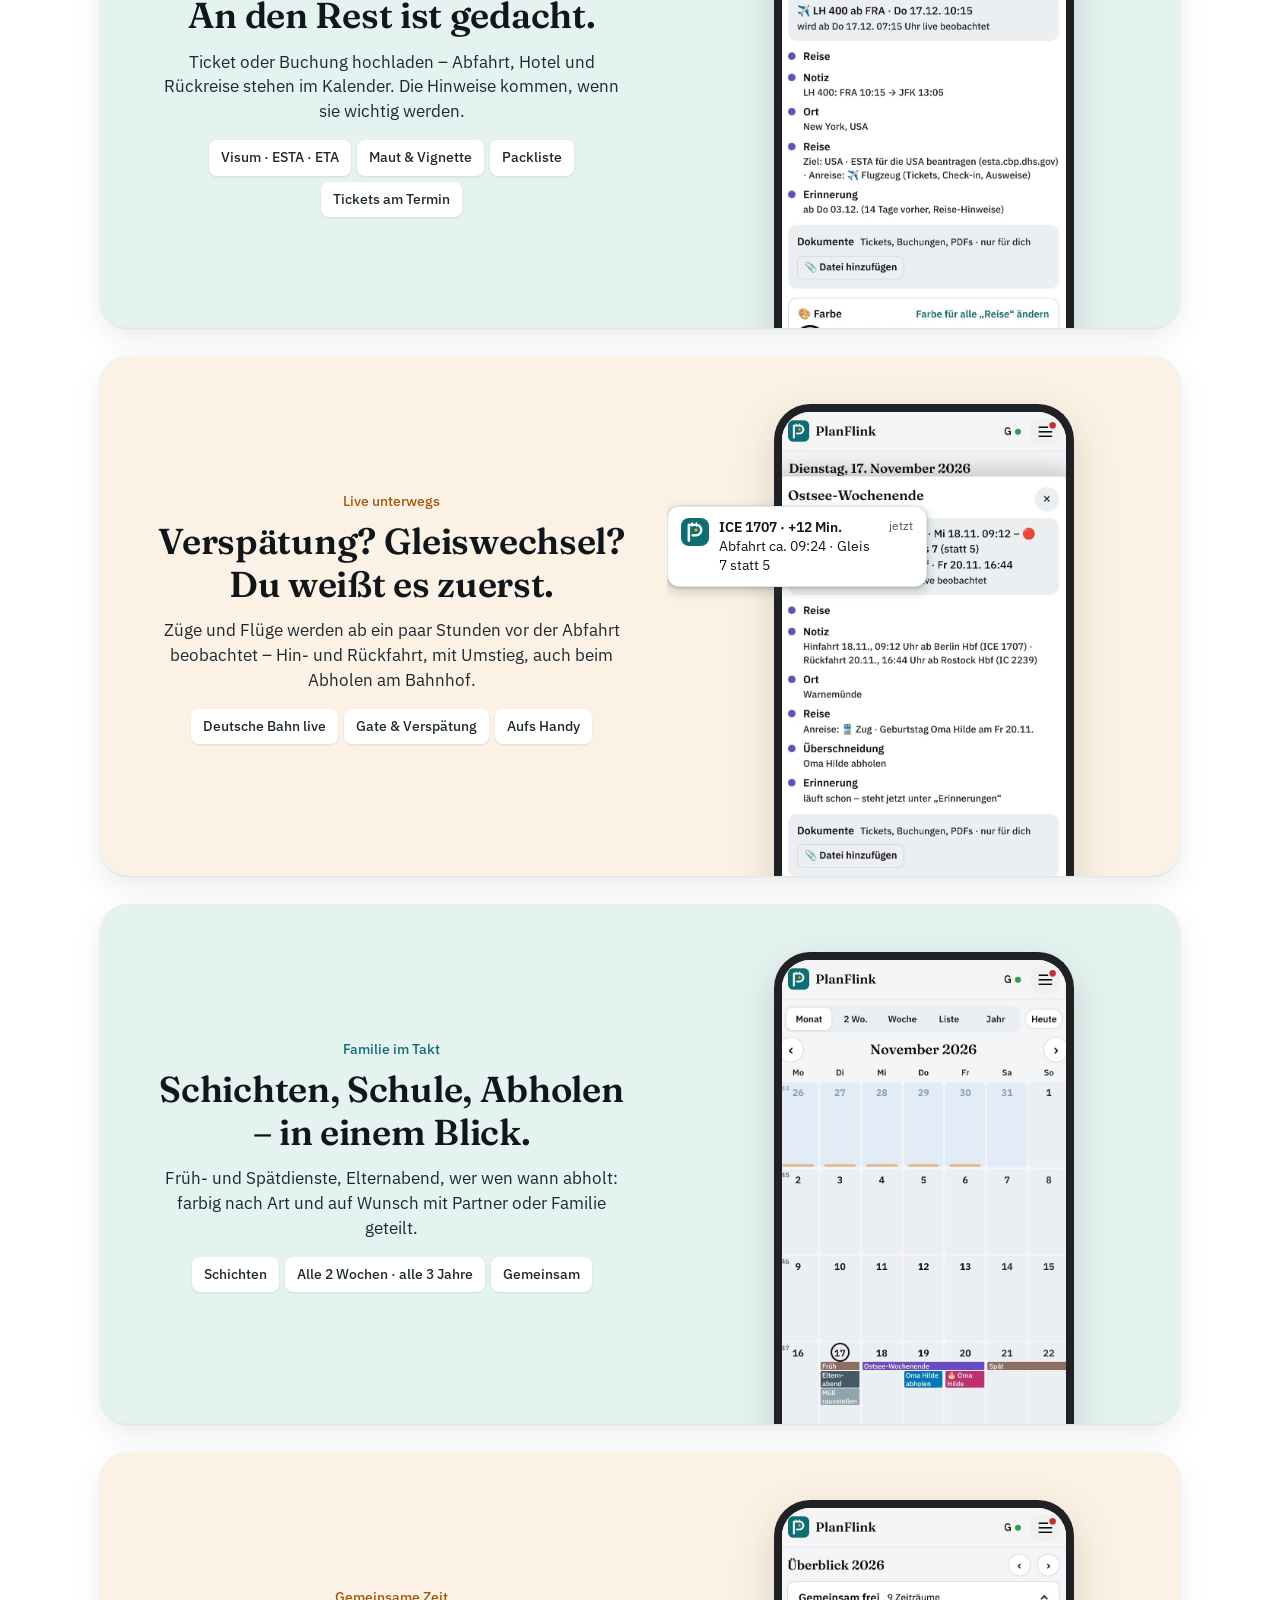
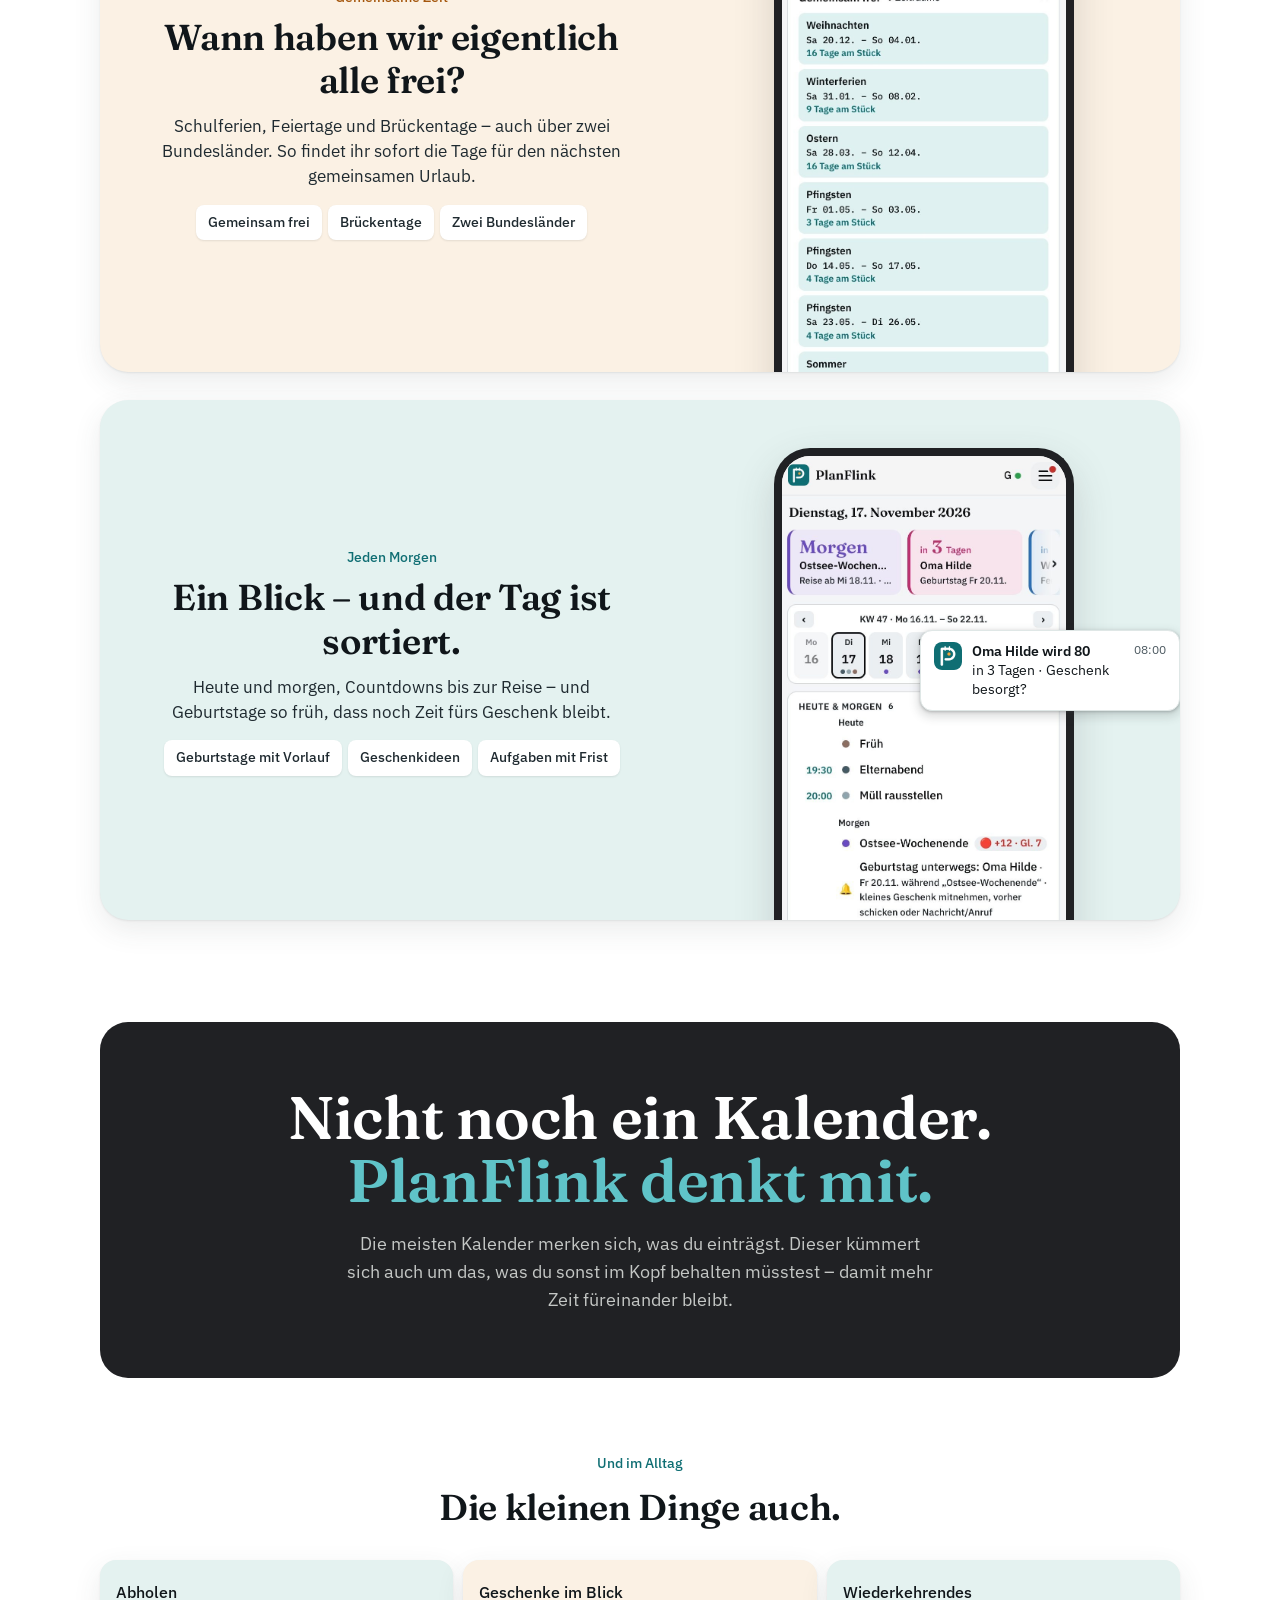
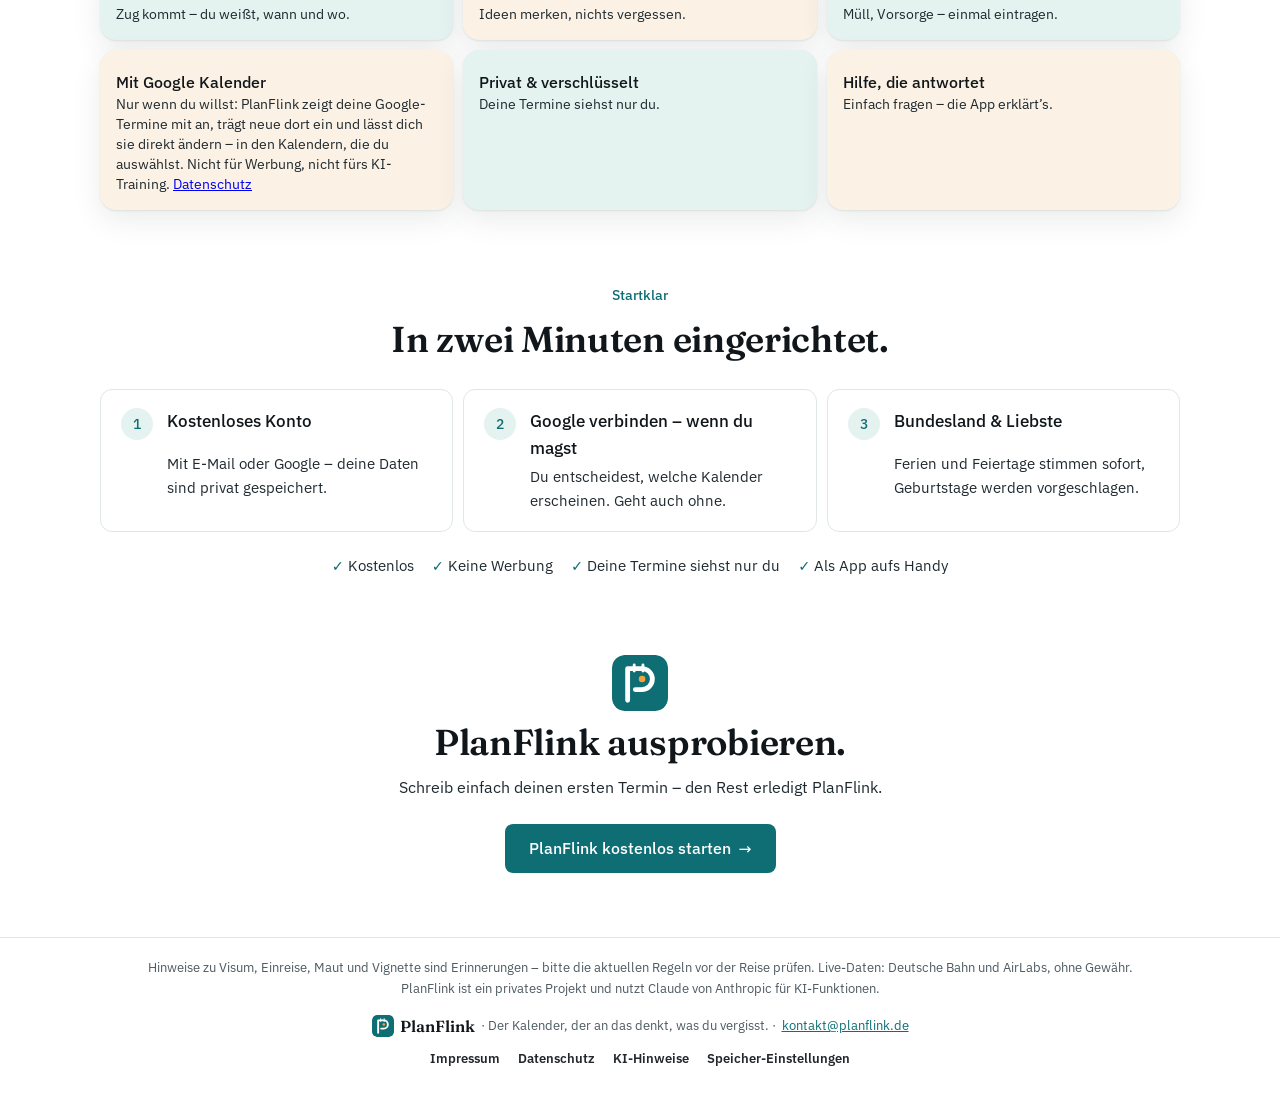
==== commit b92cc39b: "Team-Runde: Paket A (Reise-Zuordnung, Wächter für Reiseplan, Umstiege inkl. Mitternacht/Kette/Flug, " ====
--- a/index.html
+++ b/index.html
@@ -335,7 +335,7 @@
       <div class="tile rv"><span class="ic">🚉</span><b>Abholen</b><span>Zug kommt – du weißt, wann und wo.</span></div>
       <div class="tile rv d1"><span class="ic">🎁</span><b>Geschenke im Blick</b><span>Ideen merken, nichts vergessen.</span></div>
       <div class="tile rv d2"><span class="ic">🔁</span><b>Wiederkehrendes</b><span>Müll, Vorsorge – einmal eintragen.</span></div>
-      <div class="tile rv"><span class="ic">📅</span><b>Mit Google Kalender</b><span>Nur wenn du willst: PlanFlink zeigt deine Google-Termine mit an und trägt neue dort ein – in den Kalendern, die du auswählst. Nicht für Werbung, nicht fürs KI-Training. <a href="datenschutz.html">Datenschutz</a></span></div>
+      <div class="tile rv"><span class="ic">📅</span><b>Mit Google Kalender</b><span>Nur wenn du willst: PlanFlink zeigt deine Google-Termine mit an, trägt neue dort ein und lässt dich sie direkt ändern – in den Kalendern, die du auswählst. Nicht für Werbung, nicht fürs KI-Training. <a href="datenschutz.html">Datenschutz</a></span></div>
       <div class="tile rv d1"><span class="ic">🔒</span><b>Privat &amp; verschlüsselt</b><span>Deine Termine siehst nur du.</span></div>
       <div class="tile rv d2"><span class="ic">❓</span><b>Hilfe, die antwortet</b><span>Einfach fragen – die App erklärt’s.</span></div>
     </div>
